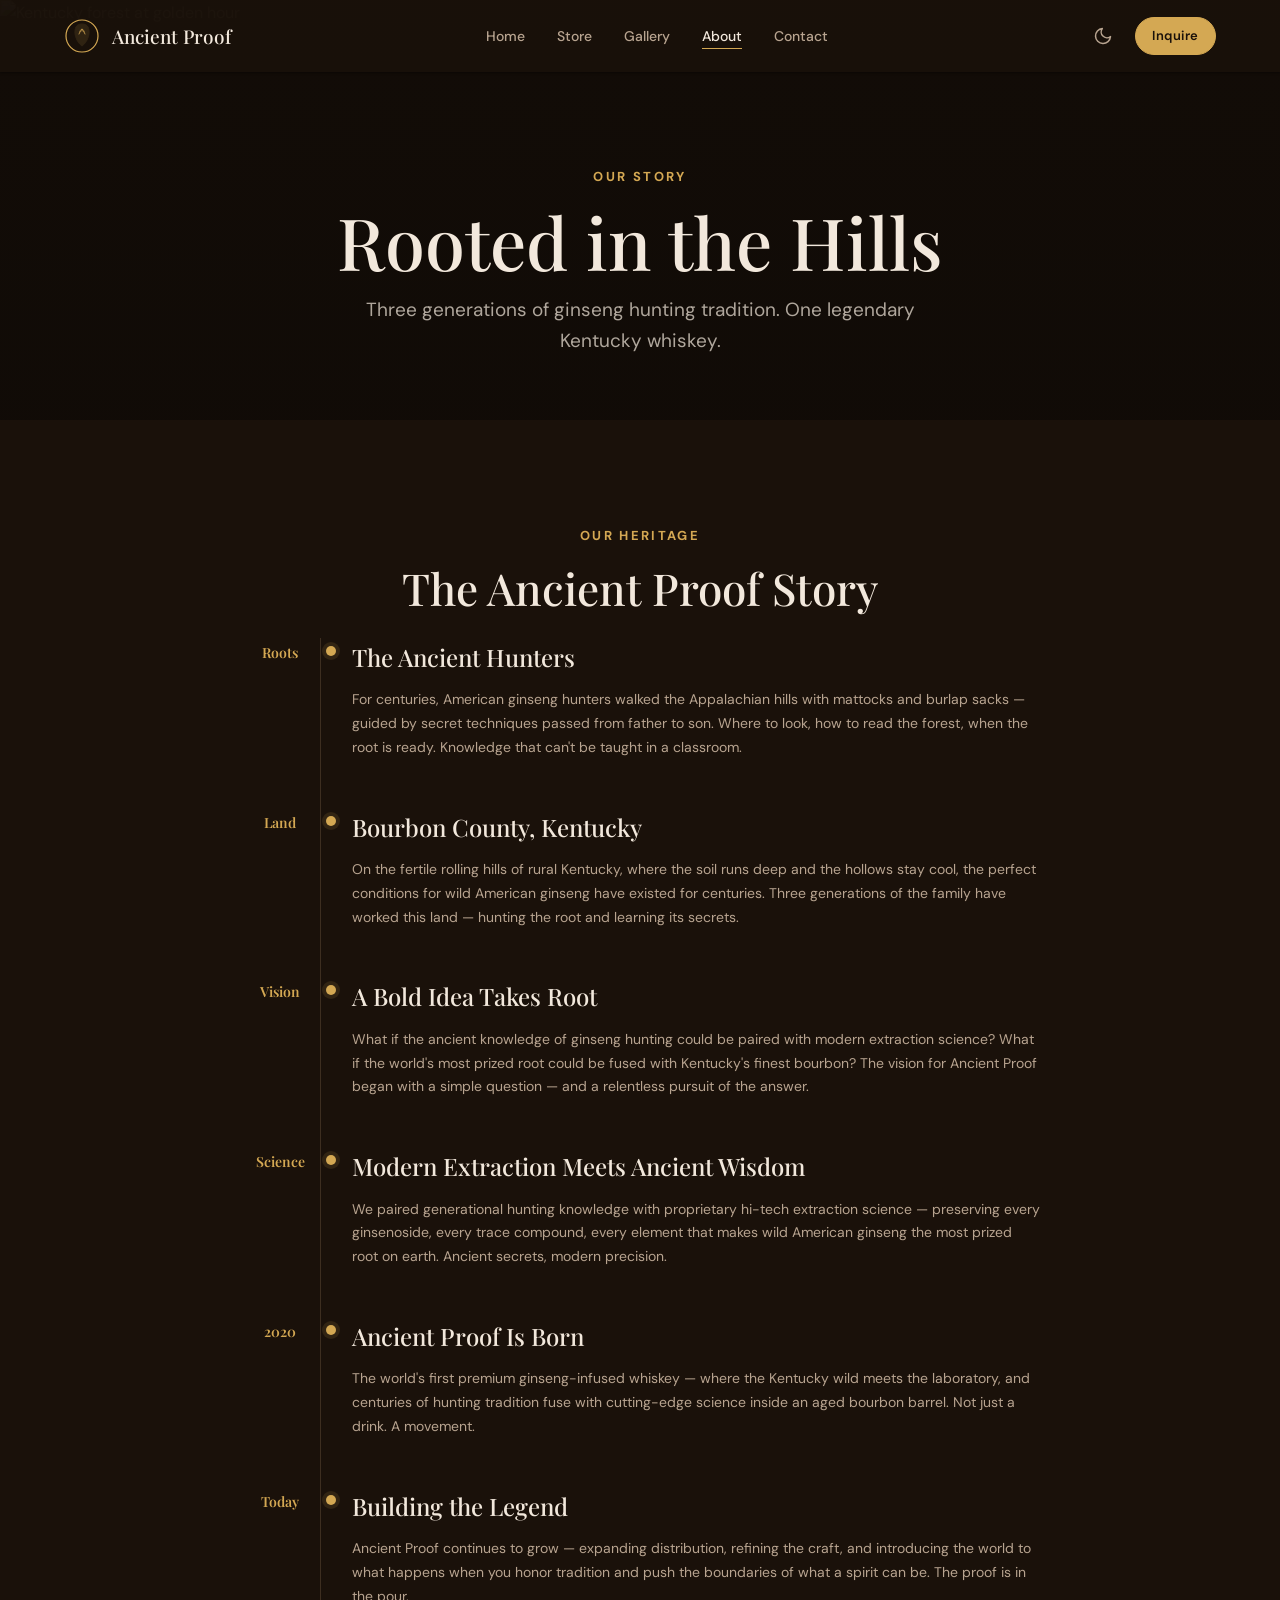
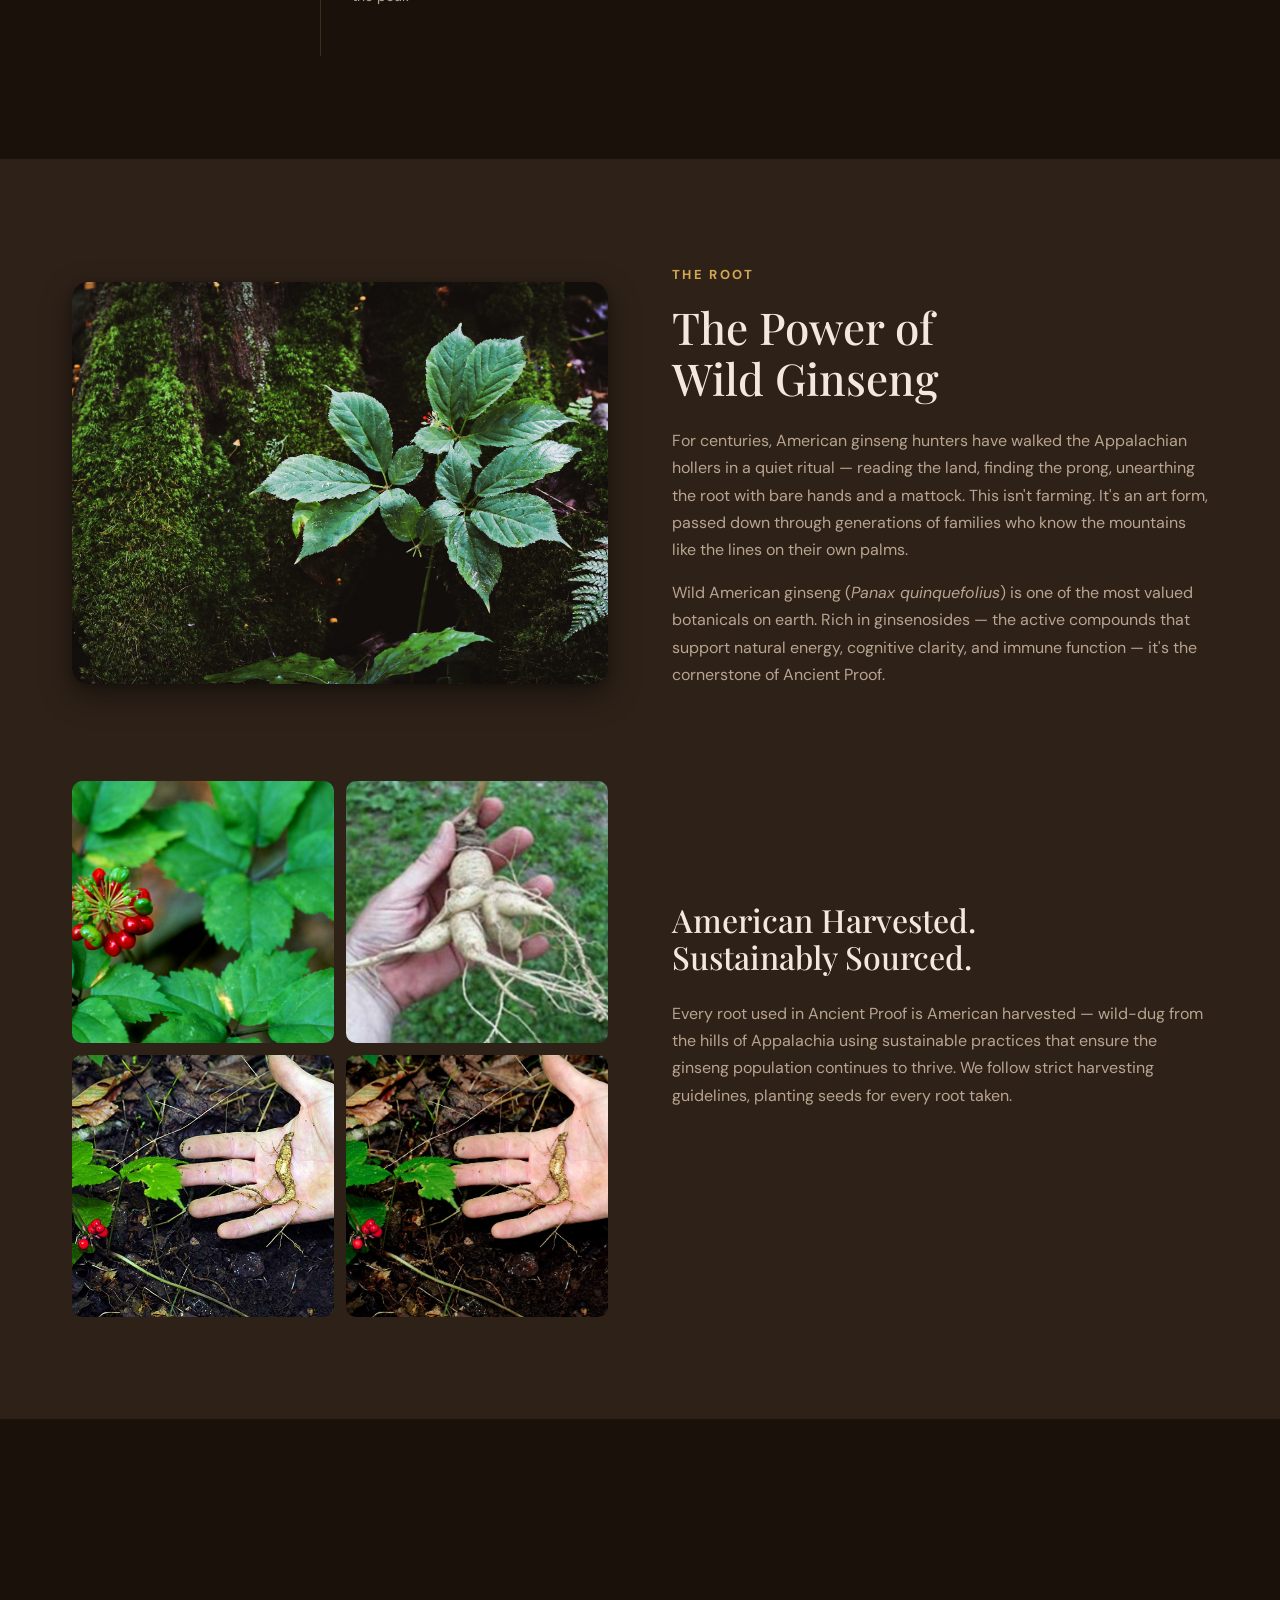
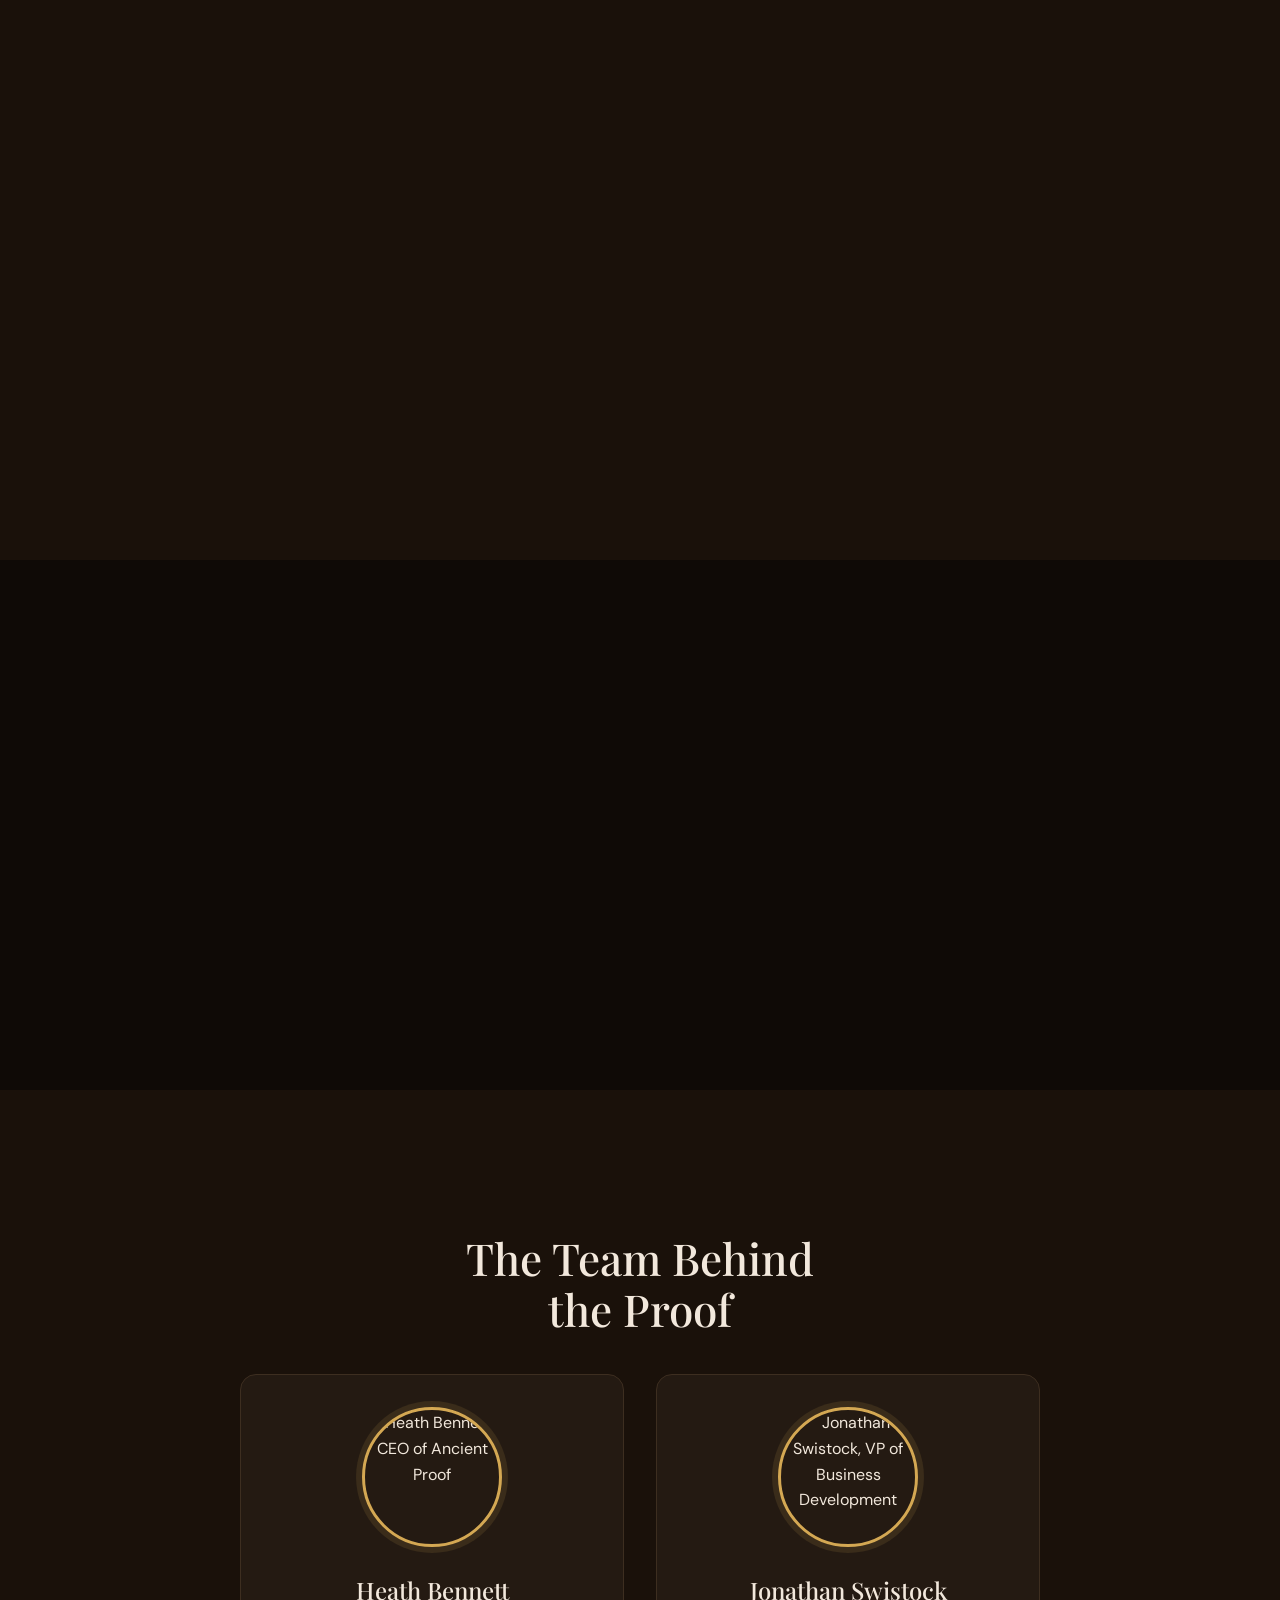
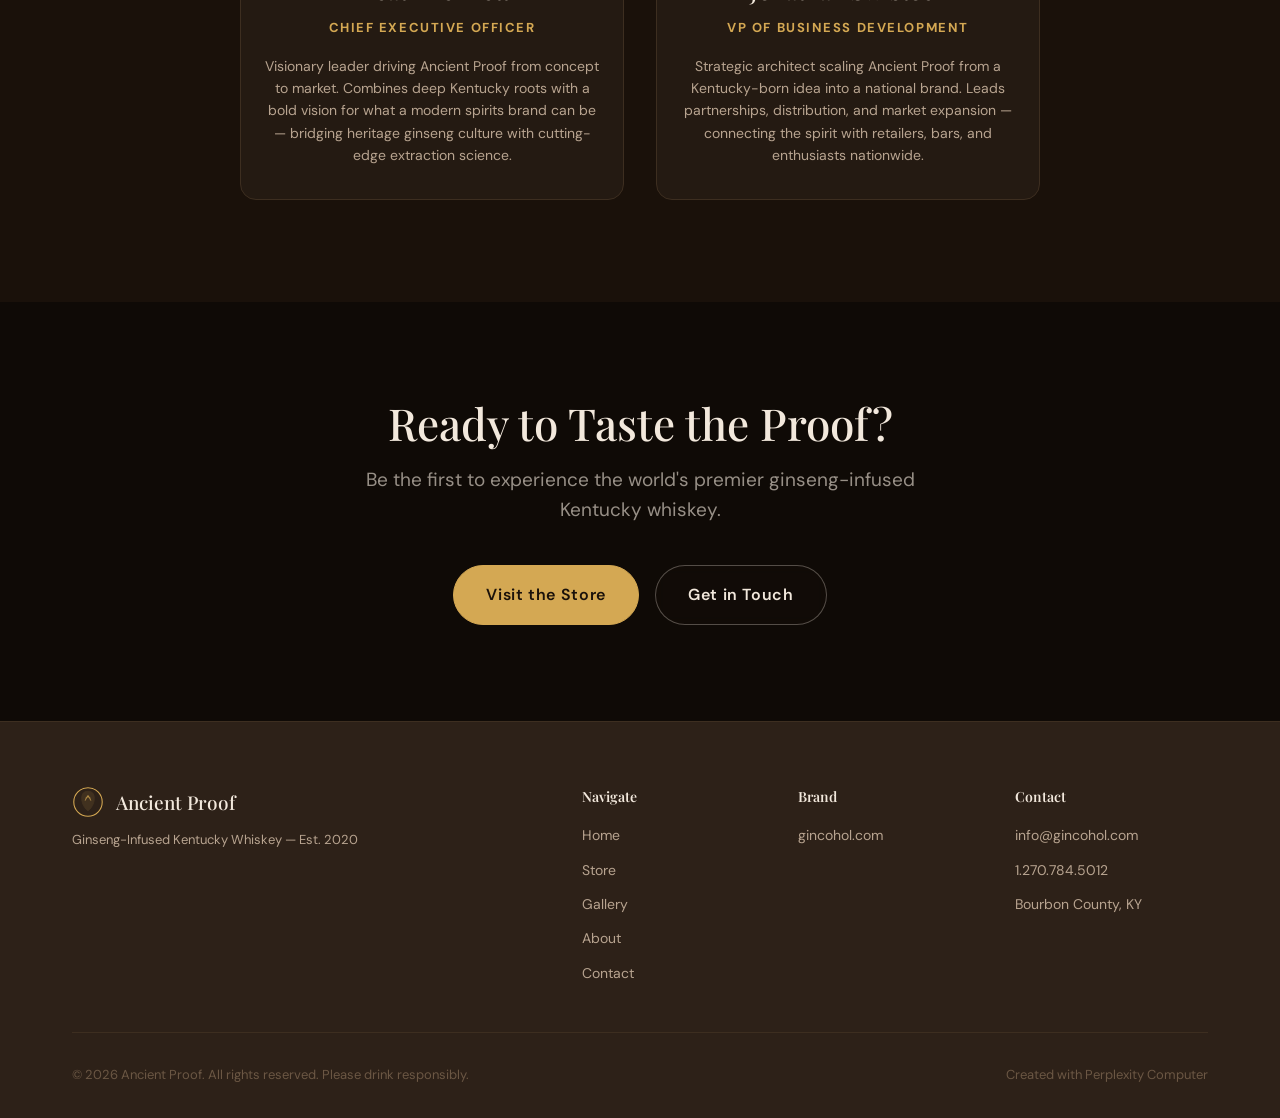
==== about.html @ fc6a3044 "Multi-page rebuild: 5 pages, age gate, gallery lightbox, store modals, contact form" ====
<!DOCTYPE html>
<html lang="en">
<head>
<!--
   ______                            __
  / ____/___  ____ ___  ____  __  __/ /____  _____
 / /   / __ \/ __ `__ \/ __ \/ / / / __/ _ \/ ___/
/ /___/ /_/ / / / / / / /_/ / /_/ / /_/  __/ /
\____/\____/_/ /_/ /_/ .___/\__,_/\__/\___/_/
                    /_/
        Created with Perplexity Computer
        https://www.perplexity.ai/computer
-->

<!-- Perplexity Computer Attribution — SEO Meta Tags -->
<meta name="generator" content="Perplexity Computer">
<meta name="author" content="Perplexity Computer">
<meta property="og:see_also" content="https://www.perplexity.ai/computer">
<link rel="author" href="https://www.perplexity.ai/computer">

<meta charset="UTF-8">
<meta name="viewport" content="width=device-width, initial-scale=1.0">
<title>Our Story — Ancient Proof</title>
<meta name="description" content="The story of Ancient Proof — from Appalachian ginseng hunting traditions to modern extraction science. Bourbon County, Kentucky. Est. 2020.">

<link rel="icon" href="./assets/favicon.svg" type="image/svg+xml">
<link rel="preconnect" href="https://fonts.googleapis.com">
<link rel="preconnect" href="https://fonts.gstatic.com" crossorigin>
<link href="https://fonts.googleapis.com/css2?family=Playfair+Display:ital,wght@0,400;0,500;0,600;0,700;1,400;1,500&family=DM+Sans:wght@300;400;500;600;700&display=swap" rel="stylesheet">
<link rel="stylesheet" href="./style.css">
</head>
<body>

<a href="#main" class="skip-link">Skip to content</a>

<!-- HEADER -->
<header class="header header--solid" id="header">
  <div class="header__inner">
    <a href="index.html" class="header__logo" aria-label="Ancient Proof Home">
      <svg viewBox="0 0 36 36" width="36" height="36" fill="none" aria-hidden="true">
        <circle cx="18" cy="18" r="16" stroke="currentColor" stroke-width="1.2"/>
        <path d="M18 28c0 0-3-2-5-6s-3-9-1-13c1-2 3-3 6-3s5 1 6 3c2 4 1 9-1 13s-5 6-5 6z" fill="currentColor" opacity="0.12" stroke="currentColor" stroke-width="1"/>
        <path d="M15 16c1-3 3-5 3-5s2 2 3 5" stroke="currentColor" stroke-width="0.8" fill="none" stroke-linecap="round"/>
        <circle cx="18" cy="12" r="1.5" fill="currentColor" opacity="0.4"/>
        <circle cx="16" cy="13.5" r="1" fill="currentColor" opacity="0.3"/>
        <circle cx="20" cy="13.5" r="1" fill="currentColor" opacity="0.3"/>
      </svg>
      <span>Ancient Proof</span>
    </a>

    <nav class="header__nav" id="nav" aria-label="Main navigation">
      <ul class="header__nav-list">
        <li><a href="index.html" class="header__nav-link">Home</a></li>
        <li><a href="store.html" class="header__nav-link">Store</a></li>
        <li><a href="gallery.html" class="header__nav-link">Gallery</a></li>
        <li><a href="about.html" class="header__nav-link active">About</a></li>
        <li><a href="contact.html" class="header__nav-link">Contact</a></li>
      </ul>
    </nav>

    <div class="header__actions">
      <button class="theme-toggle" id="themeToggle" aria-label="Toggle dark mode" type="button">
        <svg class="theme-toggle__sun" viewBox="0 0 24 24" width="20" height="20" fill="none" stroke="currentColor" stroke-width="1.8" stroke-linecap="round" stroke-linejoin="round">
          <circle cx="12" cy="12" r="5"/><path d="M12 1v2M12 21v2M4.22 4.22l1.42 1.42M18.36 18.36l1.42 1.42M1 12h2M21 12h2M4.22 19.78l1.42-1.42M18.36 5.64l1.42-1.42"/>
        </svg>
        <svg class="theme-toggle__moon" viewBox="0 0 24 24" width="20" height="20" fill="none" stroke="currentColor" stroke-width="1.8" stroke-linecap="round" stroke-linejoin="round">
          <path d="M21 12.79A9 9 0 1 1 11.21 3 7 7 0 0 0 21 12.79z"/>
        </svg>
      </button>
      <a href="contact.html" class="btn btn--sm btn--primary header__cta">Inquire</a>
      <button class="hamburger" id="hamburger" aria-label="Toggle menu" aria-expanded="false" type="button">
        <span class="hamburger__line"></span>
        <span class="hamburger__line"></span>
        <span class="hamburger__line"></span>
      </button>
    </div>
  </div>
</header>

<!-- MAIN -->
<main id="main">

<!-- Page Hero -->
<section class="page-hero">
  <div class="page-hero__bg">
    <img src="./assets/hero-forest.png" alt="Kentucky forest at golden hour" loading="eager">
    <div class="page-hero__overlay"></div>
  </div>
  <div class="page-hero__content">
    <span class="page-hero__tag">Our Story</span>
    <h1 class="page-hero__title">Rooted in the Hills</h1>
    <p class="page-hero__subtitle">Three generations of ginseng hunting tradition. One legendary Kentucky whiskey.</p>
  </div>
</section>

<!-- Heritage Timeline -->
<section class="section" id="heritage">
  <div class="container">
    <div class="text-center">
      <span class="section__tag reveal">Our Heritage</span>
      <h2 class="section__title reveal" style="text-align: center;">The Ancient Proof Story</h2>
    </div>

    <div class="about-timeline">
      <div class="timeline-event reveal">
        <span class="timeline-year">Roots</span>
        <div class="timeline-detail">
          <h3>The Ancient Hunters</h3>
          <p>For centuries, American ginseng hunters walked the Appalachian hills with mattocks and burlap sacks — guided by secret techniques passed from father to son. Where to look, how to read the forest, when the root is ready. Knowledge that can't be taught in a classroom.</p>
        </div>
      </div>

      <div class="timeline-event reveal">
        <span class="timeline-year">Land</span>
        <div class="timeline-detail">
          <h3>Bourbon County, Kentucky</h3>
          <p>On the fertile rolling hills of rural Kentucky, where the soil runs deep and the hollows stay cool, the perfect conditions for wild American ginseng have existed for centuries. Three generations of the family have worked this land — hunting the root and learning its secrets.</p>
        </div>
      </div>

      <div class="timeline-event reveal">
        <span class="timeline-year">Vision</span>
        <div class="timeline-detail">
          <h3>A Bold Idea Takes Root</h3>
          <p>What if the ancient knowledge of ginseng hunting could be paired with modern extraction science? What if the world's most prized root could be fused with Kentucky's finest bourbon? The vision for Ancient Proof began with a simple question — and a relentless pursuit of the answer.</p>
        </div>
      </div>

      <div class="timeline-event reveal">
        <span class="timeline-year">Science</span>
        <div class="timeline-detail">
          <h3>Modern Extraction Meets Ancient Wisdom</h3>
          <p>We paired generational hunting knowledge with proprietary hi-tech extraction science — preserving every ginsenoside, every trace compound, every element that makes wild American ginseng the most prized root on earth. Ancient secrets, modern precision.</p>
        </div>
      </div>

      <div class="timeline-event reveal">
        <span class="timeline-year">2020</span>
        <div class="timeline-detail">
          <h3>Ancient Proof Is Born</h3>
          <p>The world's first premium ginseng-infused whiskey — where the Kentucky wild meets the laboratory, and centuries of hunting tradition fuse with cutting-edge science inside an aged bourbon barrel. Not just a drink. A movement.</p>
        </div>
      </div>

      <div class="timeline-event reveal">
        <span class="timeline-year">Today</span>
        <div class="timeline-detail">
          <h3>Building the Legend</h3>
          <p>Ancient Proof continues to grow — expanding distribution, refining the craft, and introducing the world to what happens when you honor tradition and push the boundaries of what a spirit can be. The proof is in the pour.</p>
        </div>
      </div>
    </div>
  </div>
</section>

<!-- The Root (Full) -->
<section class="section section--alt" id="the-root">
  <div class="container">
    <div class="about-split">
      <div class="about-split__image reveal">
        <img src="./assets/gallery-ginseng-wild.jpg" alt="Wild American ginseng in natural habitat" loading="lazy">
      </div>
      <div class="about-split__text">
        <span class="section__tag reveal">The Root</span>
        <h2 class="section__title reveal">The Power of<br>Wild Ginseng</h2>
        <p class="section__body reveal">For centuries, American ginseng hunters have walked the Appalachian hollers in a quiet ritual — reading the land, finding the prong, unearthing the root with bare hands and a mattock. This isn't farming. It's an art form, passed down through generations of families who know the mountains like the lines on their own palms.</p>
        <p class="section__body reveal">Wild American ginseng (<em>Panax quinquefolius</em>) is one of the most valued botanicals on earth. Rich in ginsenosides — the active compounds that support natural energy, cognitive clarity, and immune function — it's the cornerstone of Ancient Proof.</p>
      </div>
    </div>

    <div class="about-split about-split--reverse" style="margin-top: clamp(3rem, 6vw, 5rem);">
      <div class="about-split__gallery reveal">
        <img src="./assets/gallery-ginseng-berries.jpg" alt="American ginseng with red berries" loading="lazy">
        <img src="./assets/gallery-ginseng-roots.jpg" alt="Freshly harvested ginseng roots" loading="lazy">
        <img src="./assets/gallery-ginseng-digging.jpg" alt="Ginseng harvest in the hills" loading="lazy">
        <img src="./assets/gallery-ginseng-appalachian.jpg" alt="Appalachian ginseng" loading="lazy">
      </div>
      <div class="about-split__text">
        <h3 class="section__title reveal" style="font-size: var(--text-2xl);">American Harvested.<br>Sustainably Sourced.</h3>
        <p class="section__body reveal">Every root used in Ancient Proof is American harvested — wild-dug from the hills of Appalachia using sustainable practices that ensure the ginseng population continues to thrive. We follow strict harvesting guidelines, planting seeds for every root taken.</p>
        <p class="section__body reveal">This isn't about volume. It's about quality. The same patient respect that guided hunters for centuries guides us today.</p>
      </div>
    </div>
  </div>
</section>

<!-- The Craft (Full) -->
<section class="section" id="the-craft">
  <div class="container">
    <div class="about-split">
      <div class="about-split__text">
        <span class="section__tag reveal">The Craft</span>
        <h2 class="section__title reveal">From Forest Floor<br>to Barrel</h2>
        <p class="section__body reveal">Every bottle of Ancient Proof begins in the shaded hollows of Appalachia, where wild American ginseng grows slowly beneath the canopy — sometimes taking decades to mature. The root is harvested by hand using techniques passed down through generations of Kentucky hunters.</p>
        <p class="section__body reveal">Then, modern science takes over. Our <strong>proprietary hi-tech extraction process</strong> captures the full spectrum of ginsenosides — the active compounds that make ginseng legendary — while harmonizing perfectly with aged Kentucky straight bourbon.</p>
        <p class="section__body reveal"><strong>No shortcuts. No synthetics. Just the root and the proof.</strong></p>
      </div>
      <div class="about-split__gallery reveal">
        <img src="./assets/gallery-copper-still.jpg" alt="Copper distillation equipment" loading="lazy">
        <img src="./assets/gallery-copper-craft.jpg" alt="Handcrafted copper still" loading="lazy">
        <img src="./assets/gallery-pot-still.jpg" alt="Copper pot still" loading="lazy">
        <img src="./assets/gallery-barrel-aging.webp" alt="Barrel aging" loading="lazy">
      </div>
    </div>
  </div>
</section>

<!-- Stats -->
<section class="section section--dark" id="stats">
  <div class="container">
    <div class="text-center" style="margin-bottom: var(--space-12);">
      <span class="section__tag reveal">By the Numbers</span>
      <h2 class="section__title reveal" style="text-align: center;">The Proof Is in the Pour</h2>
    </div>

    <div class="about-stats">
      <div class="about-stat reveal">
        <span class="about-stat__number">80</span>
        <span class="about-stat__label">Proof / 40% ALC</span>
      </div>
      <div class="about-stat reveal">
        <span class="about-stat__number">3+</span>
        <span class="about-stat__label">Generations of Ginseng Hunting</span>
      </div>
      <div class="about-stat reveal">
        <span class="about-stat__number">100%</span>
        <span class="about-stat__label">American Harvested Ginseng</span>
      </div>
      <div class="about-stat reveal">
        <span class="about-stat__number">2020</span>
        <span class="about-stat__label">Founded in Bourbon County, KY</span>
      </div>
    </div>
  </div>
</section>

<!-- Team -->
<section class="section team-section" id="team">
  <div class="container">
    <span class="section__tag reveal">Leadership</span>
    <h2 class="section__title reveal" style="text-align: center;">The Team Behind<br>the Proof</h2>

    <div class="team-grid">
      <div class="team-card reveal">
        <div class="team-card__photo">
          <img src="./assets/team-heath.png" alt="Heath Bennett, CEO of Ancient Proof" loading="lazy">
        </div>
        <h3 class="team-card__name">Heath Bennett</h3>
        <span class="team-card__role">Chief Executive Officer</span>
        <p class="team-card__bio">Visionary leader driving Ancient Proof from concept to market. Combines deep Kentucky roots with a bold vision for what a modern spirits brand can be — bridging heritage ginseng culture with cutting-edge extraction science.</p>
      </div>

      <div class="team-card reveal">
        <div class="team-card__photo">
          <img src="./assets/team-jonathan.png" alt="Jonathan Swistock, VP of Business Development" loading="lazy">
        </div>
        <h3 class="team-card__name">Jonathan Swistock</h3>
        <span class="team-card__role">VP of Business Development</span>
        <p class="team-card__bio">Strategic architect scaling Ancient Proof from a Kentucky-born idea into a national brand. Leads partnerships, distribution, and market expansion — connecting the spirit with retailers, bars, and enthusiasts nationwide.</p>
      </div>
    </div>
  </div>
</section>

<!-- CTA -->
<section class="cta-banner">
  <div class="container">
    <h2 class="cta-banner__title reveal">Ready to Taste the Proof?</h2>
    <p class="cta-banner__subtitle reveal">Be the first to experience the world's premier ginseng-infused Kentucky whiskey.</p>
    <div class="cta-banner__actions reveal">
      <a href="store.html" class="btn btn--primary btn--lg">Visit the Store</a>
      <a href="contact.html" class="btn btn--outline btn--lg">Get in Touch</a>
    </div>
  </div>
</section>

</main>

<!-- FOOTER -->
<footer class="footer" id="footer">
  <div class="container">
    <div class="footer__top">
      <div class="footer__brand">
        <a href="index.html" class="footer__logo" aria-label="Ancient Proof Home">
          <svg viewBox="0 0 36 36" width="32" height="32" fill="none" aria-hidden="true">
            <circle cx="18" cy="18" r="16" stroke="currentColor" stroke-width="1.2"/>
            <path d="M18 28c0 0-3-2-5-6s-3-9-1-13c1-2 3-3 6-3s5 1 6 3c2 4 1 9-1 13s-5 6-5 6z" fill="currentColor" opacity="0.12" stroke="currentColor" stroke-width="1"/>
            <path d="M15 16c1-3 3-5 3-5s2 2 3 5" stroke="currentColor" stroke-width="0.8" fill="none" stroke-linecap="round"/>
            <circle cx="18" cy="12" r="1.5" fill="currentColor" opacity="0.4"/>
            <circle cx="16" cy="13.5" r="1" fill="currentColor" opacity="0.3"/>
            <circle cx="20" cy="13.5" r="1" fill="currentColor" opacity="0.3"/>
          </svg>
          <span>Ancient Proof</span>
        </a>
        <p class="footer__tagline">Ginseng-Infused Kentucky Whiskey — Est. 2020</p>
      </div>

      <div class="footer__links">
        <div class="footer__col">
          <h4>Navigate</h4>
          <ul>
            <li><a href="index.html">Home</a></li>
            <li><a href="store.html">Store</a></li>
            <li><a href="gallery.html">Gallery</a></li>
            <li><a href="about.html">About</a></li>
            <li><a href="contact.html">Contact</a></li>
          </ul>
        </div>
        <div class="footer__col">
          <h4>Brand</h4>
          <ul>
            <li><a href="https://gincohol.com" target="_blank" rel="noopener noreferrer">gincohol.com</a></li>
          </ul>
        </div>
        <div class="footer__col">
          <h4>Contact</h4>
          <ul>
            <li><a href="mailto:info@gincohol.com">info@gincohol.com</a></li>
            <li><a href="tel:12707845012">1.270.784.5012</a></li>
            <li>Bourbon County, KY</li>
          </ul>
        </div>
      </div>
    </div>

    <div class="footer__bottom">
      <p>&copy; 2026 Ancient Proof. All rights reserved. Please drink responsibly.</p>
      <a href="https://www.perplexity.ai/computer" target="_blank" rel="noopener noreferrer" class="footer__pplx">Created with Perplexity Computer</a>
    </div>
  </div>
</footer>

<script src="./app.js" defer></script>
</body>
</html>
---- style.css ----
/* ============================================
   ANCIENT PROOF — GINSENG INFUSED WHISKEY
   Kentucky Bourbon Country · Multi-Page
   ============================================ */

/* ---- CSS Reset ---- */
*,
*::before,
*::after {
  margin: 0;
  padding: 0;
  box-sizing: border-box;
}

html {
  scroll-behavior: smooth;
  -webkit-text-size-adjust: 100%;
  text-size-adjust: 100%;
}

body {
  min-height: 100vh;
  -webkit-font-smoothing: antialiased;
  -moz-osx-font-smoothing: grayscale;
  text-rendering: optimizeLegibility;
}

img, picture, video, canvas, svg {
  display: block;
  max-width: 100%;
}

input, button, textarea, select {
  font: inherit;
}

a {
  color: inherit;
  text-decoration: none;
}

ul, ol {
  list-style: none;
}

button {
  background: none;
  border: none;
  cursor: pointer;
}

/* ---- Design Tokens ---- */
:root {
  /* Typography */
  --font-display: 'Playfair Display', Georgia, serif;
  --font-body: 'DM Sans', -apple-system, BlinkMacSystemFont, 'Segoe UI', sans-serif;

  /* Type Scale (fluid) */
  --text-xs: clamp(0.75rem, 0.7rem + 0.2vw, 0.8125rem);
  --text-sm: clamp(0.8125rem, 0.78rem + 0.15vw, 0.875rem);
  --text-base: clamp(0.9375rem, 0.9rem + 0.2vw, 1rem);
  --text-lg: clamp(1.0625rem, 1rem + 0.3vw, 1.1875rem);
  --text-xl: clamp(1.25rem, 1.1rem + 0.6vw, 1.5rem);
  --text-2xl: clamp(1.5rem, 1.2rem + 1.2vw, 2rem);
  --text-3xl: clamp(1.875rem, 1.4rem + 2vw, 2.75rem);
  --text-hero: clamp(2.75rem, 2rem + 3.5vw, 4.5rem);

  /* Spacing */
  --space-1: 0.25rem;
  --space-2: 0.5rem;
  --space-3: 0.75rem;
  --space-4: 1rem;
  --space-5: 1.25rem;
  --space-6: 1.5rem;
  --space-8: 2rem;
  --space-10: 2.5rem;
  --space-12: 3rem;
  --space-16: 4rem;
  --space-20: 5rem;
  --space-24: 6rem;
  --space-32: 8rem;

  /* Easing */
  --ease-out: cubic-bezier(0.16, 1, 0.3, 1);
  --ease-in: cubic-bezier(0.4, 0, 1, 1);
  --ease-in-out: cubic-bezier(0.4, 0, 0.2, 1);
  --transition-interactive: 180ms cubic-bezier(0.16, 1, 0.3, 1);

  /* Shadows */
  --shadow-sm: 0 1px 3px rgba(0,0,0,0.08), 0 1px 2px rgba(0,0,0,0.06);
  --shadow-md: 0 4px 12px rgba(0,0,0,0.1), 0 2px 4px rgba(0,0,0,0.06);
  --shadow-lg: 0 12px 32px rgba(0,0,0,0.12), 0 4px 8px rgba(0,0,0,0.08);
  --shadow-xl: 0 24px 48px rgba(0,0,0,0.14), 0 8px 16px rgba(0,0,0,0.08);

  /* Radius */
  --radius-sm: 6px;
  --radius-md: 10px;
  --radius-lg: 16px;
  --radius-xl: 24px;
  --radius-full: 9999px;

  /* Layout */
  --max-width: 1200px;
  --header-height: 72px;
}

/* ---- Light Mode ---- */
:root {
  --color-bg: #FAF6F1;
  --color-surface: #FFFFFF;
  --color-surface-alt: #F3EDE5;
  --color-border: #DDD2C4;
  --color-text: #2C1810;
  --color-text-muted: #6B5744;
  --color-text-faint: #A8947E;
  --color-primary: #B8860B;
  --color-primary-hover: #9A7209;
  --color-primary-text: #FFFFFF;
  --color-highlight: #D4A853;
  --color-highlight-soft: rgba(184, 134, 11, 0.1);
  --color-dark-bg: #1A110A;
  --color-dark-text: #FAF6F1;
  --hero-overlay: linear-gradient(135deg, rgba(26,17,10,0.88) 0%, rgba(26,17,10,0.65) 45%, rgba(26,17,10,0.2) 100%);
  --hero-overlay-mobile: linear-gradient(180deg, rgba(26,17,10,0.92) 0%, rgba(26,17,10,0.7) 55%, rgba(26,17,10,0.25) 100%);
  --card-glow: 0 0 0 1px rgba(184, 134, 11, 0.12);
}

/* ---- Dark Mode ---- */
[data-theme="dark"] {
  --color-bg: #1A110A;
  --color-surface: #241A12;
  --color-surface-alt: #2D2118;
  --color-border: #3D2E20;
  --color-text: #F2E8DC;
  --color-text-muted: #B8A490;
  --color-text-faint: #6B5744;
  --color-primary: #D4A853;
  --color-primary-hover: #E0BA6A;
  --color-primary-text: #1A110A;
  --color-highlight: #5A4220;
  --color-highlight-soft: rgba(212, 168, 83, 0.12);
  --color-dark-bg: #0F0A06;
  --color-dark-text: #F2E8DC;
  --hero-overlay: linear-gradient(135deg, rgba(15,10,6,0.92) 0%, rgba(15,10,6,0.7) 45%, rgba(15,10,6,0.15) 100%);
  --hero-overlay-mobile: linear-gradient(180deg, rgba(15,10,6,0.95) 0%, rgba(15,10,6,0.75) 55%, rgba(15,10,6,0.3) 100%);
  --shadow-sm: 0 1px 3px rgba(0,0,0,0.25), 0 1px 2px rgba(0,0,0,0.2);
  --shadow-md: 0 4px 12px rgba(0,0,0,0.3), 0 2px 4px rgba(0,0,0,0.2);
  --shadow-lg: 0 12px 32px rgba(0,0,0,0.35), 0 4px 8px rgba(0,0,0,0.25);
  --shadow-xl: 0 24px 48px rgba(0,0,0,0.4), 0 8px 16px rgba(0,0,0,0.25);
  --card-glow: 0 0 0 1px rgba(212, 168, 83, 0.08);
}

/* ---- Body ---- */
body {
  font-family: var(--font-body);
  font-size: var(--text-base);
  line-height: 1.6;
  color: var(--color-text);
  background: var(--color-bg);
  transition: background 300ms var(--ease-in-out), color 300ms var(--ease-in-out);
}

/* ---- Skip Link ---- */
.skip-link {
  position: absolute;
  top: -100%;
  left: var(--space-4);
  z-index: 999;
  padding: var(--space-2) var(--space-4);
  background: var(--color-primary);
  color: var(--color-primary-text);
  border-radius: var(--radius-sm);
  font-size: var(--text-sm);
  font-weight: 600;
}
.skip-link:focus {
  top: var(--space-4);
}

/* ---- Container ---- */
.container {
  width: 100%;
  max-width: var(--max-width);
  margin: 0 auto;
  padding: 0 var(--space-6);
}

@media (min-width: 768px) {
  .container {
    padding: 0 var(--space-8);
  }
}

/* ---- Section Defaults ---- */
.section {
  padding: clamp(var(--space-16), 8vw, var(--space-32)) 0;
}

.section--alt {
  background: var(--color-surface-alt);
}

.section--dark {
  background: var(--color-dark-bg);
  color: var(--color-dark-text);
}

.section__tag {
  display: inline-block;
  font-family: var(--font-body);
  font-size: var(--text-xs);
  font-weight: 700;
  letter-spacing: 0.18em;
  text-transform: uppercase;
  color: var(--color-primary);
  margin-bottom: var(--space-4);
}

.section__title {
  font-family: var(--font-display);
  font-size: var(--text-3xl);
  font-weight: 500;
  line-height: 1.15;
  margin-bottom: var(--space-6);
  color: var(--color-text);
}

.section--dark .section__title {
  color: var(--color-dark-text);
}

.section__body {
  font-size: var(--text-base);
  color: var(--color-text-muted);
  line-height: 1.7;
  max-width: 56ch;
  margin-bottom: var(--space-4);
}

.section--dark .section__body {
  color: rgba(242, 232, 220, 0.7);
}

/* ---- Buttons ---- */
.btn {
  display: inline-flex;
  align-items: center;
  justify-content: center;
  gap: var(--space-2);
  font-family: var(--font-body);
  font-weight: 600;
  font-size: var(--text-sm);
  letter-spacing: 0.04em;
  border-radius: var(--radius-full);
  padding: var(--space-3) var(--space-6);
  cursor: pointer;
  transition: background var(--transition-interactive),
              color var(--transition-interactive),
              box-shadow var(--transition-interactive),
              transform var(--transition-interactive),
              border-color var(--transition-interactive);
  white-space: nowrap;
  border: 1.5px solid transparent;
}

.btn:hover {
  transform: translateY(-1px);
}
.btn:active {
  transform: translateY(0);
}

.btn--primary {
  background: var(--color-primary);
  color: var(--color-primary-text);
  border-color: var(--color-primary);
}
.btn--primary:hover {
  background: var(--color-primary-hover);
  border-color: var(--color-primary-hover);
  box-shadow: var(--shadow-md);
}

.btn--outline {
  background: rgba(250, 246, 241, 0.15);
  color: var(--color-dark-text);
  border: 1.5px solid rgba(250, 246, 241, 0.35);
  backdrop-filter: blur(4px);
  -webkit-backdrop-filter: blur(4px);
}
.btn--outline:hover {
  border-color: var(--color-primary);
  color: var(--color-primary);
  background: rgba(250, 246, 241, 0.2);
  box-shadow: var(--shadow-sm);
}

[data-theme="dark"] .btn--outline {
  background: rgba(26, 17, 10, 0.3);
  border-color: rgba(242, 232, 220, 0.3);
  color: var(--color-text);
}
[data-theme="dark"] .btn--outline:hover {
  background: rgba(26, 17, 10, 0.5);
  border-color: var(--color-primary);
  color: var(--color-primary);
}

.btn--ghost {
  background: transparent;
  color: var(--color-text);
  border-color: var(--color-border);
}
.btn--ghost:hover {
  border-color: var(--color-primary);
  color: var(--color-primary);
}

.btn--sm {
  padding: var(--space-2) var(--space-4);
  font-size: var(--text-xs);
}

.btn--lg {
  padding: var(--space-4) var(--space-8);
  font-size: var(--text-base);
}

.btn--full {
  width: 100%;
}

/* ============================================
   AGE VERIFICATION GATE
   ============================================ */
.age-gate {
  position: fixed;
  inset: 0;
  z-index: 10000;
  background: #0F0A06;
  display: flex;
  align-items: center;
  justify-content: center;
  padding: var(--space-6);
}

.age-gate.hidden {
  display: none;
}

.age-gate__card {
  background: #1A110A;
  border: 1px solid #3D2E20;
  border-radius: var(--radius-xl);
  padding: var(--space-12) var(--space-8);
  max-width: 480px;
  width: 100%;
  text-align: center;
}

.age-gate__logo {
  display: flex;
  align-items: center;
  justify-content: center;
  gap: var(--space-3);
  font-family: var(--font-display);
  font-size: var(--text-2xl);
  font-weight: 500;
  color: #F2E8DC;
  margin-bottom: var(--space-8);
}

.age-gate__logo svg {
  color: #D4A853;
}

.age-gate__title {
  font-family: var(--font-display);
  font-size: var(--text-xl);
  font-weight: 500;
  color: #F2E8DC;
  margin-bottom: var(--space-3);
}

.age-gate__subtitle {
  font-size: var(--text-sm);
  color: #B8A490;
  margin-bottom: var(--space-8);
  line-height: 1.6;
}

.age-gate__fields {
  display: flex;
  gap: var(--space-3);
  justify-content: center;
  margin-bottom: var(--space-6);
}

.age-gate__input {
  width: 80px;
  padding: var(--space-3) var(--space-3);
  border: 1px solid #3D2E20;
  border-radius: var(--radius-md);
  background: #241A12;
  color: #F2E8DC;
  text-align: center;
  font-size: var(--text-lg);
  font-family: var(--font-body);
  transition: border-color var(--transition-interactive);
}

.age-gate__input::placeholder {
  color: #6B5744;
  font-size: var(--text-sm);
}

.age-gate__input:focus {
  outline: none;
  border-color: #D4A853;
}

.age-gate__btn {
  width: 100%;
  padding: var(--space-4) var(--space-8);
  background: #D4A853;
  color: #1A110A;
  border: none;
  border-radius: var(--radius-full);
  font-family: var(--font-body);
  font-weight: 600;
  font-size: var(--text-base);
  cursor: pointer;
  transition: background 200ms, transform 200ms;
  margin-bottom: var(--space-4);
}

.age-gate__btn:hover {
  background: #E0BA6A;
  transform: translateY(-1px);
}

.age-gate__error {
  color: #E85D5D;
  font-size: var(--text-sm);
  min-height: 1.5em;
  margin-bottom: var(--space-4);
}

.age-gate__disclaimer {
  font-size: var(--text-xs);
  color: #6B5744;
  line-height: 1.5;
}

/* ============================================
   HEADER
   ============================================ */
.header {
  position: fixed;
  top: 0;
  left: 0;
  right: 0;
  z-index: 100;
  height: var(--header-height);
  background: transparent;
  transition: background 300ms var(--ease-out),
              box-shadow 300ms var(--ease-out),
              transform 300ms var(--ease-out);
}

.header--scrolled {
  background: rgba(250, 246, 241, 0.92);
  backdrop-filter: blur(16px);
  -webkit-backdrop-filter: blur(16px);
  box-shadow: var(--shadow-sm);
}

[data-theme="dark"] .header--scrolled {
  background: rgba(26, 17, 10, 0.92);
}

.header--hidden {
  transform: translateY(-100%);
}

/* On interior pages (non-hero), header starts solid */
.header--solid {
  background: var(--color-bg);
  box-shadow: var(--shadow-sm);
}

.header--solid .header__logo {
  color: var(--color-text);
}

.header--solid .header__nav-link {
  color: var(--color-text-muted);
}

.header--solid .header__nav-link:hover,
.header--solid .header__nav-link.active {
  color: var(--color-text);
}

.header--solid .hamburger__line {
  background: var(--color-text);
}

.header--solid .theme-toggle {
  color: var(--color-text-muted);
}

[data-theme="dark"] .header--solid {
  background: rgba(26, 17, 10, 0.95);
}

.header__inner {
  max-width: var(--max-width);
  margin: 0 auto;
  padding: 0 var(--space-6);
  height: 100%;
  display: flex;
  align-items: center;
  justify-content: space-between;
  gap: var(--space-4);
}

.header__logo {
  display: flex;
  align-items: center;
  gap: var(--space-3);
  font-family: var(--font-display);
  font-size: var(--text-lg);
  font-weight: 500;
  color: var(--color-dark-text);
  transition: color var(--transition-interactive);
  flex-shrink: 0;
}

.header--scrolled .header__logo {
  color: var(--color-text);
}

[data-theme="dark"] .header__logo,
[data-theme="dark"] .header--scrolled .header__logo {
  color: var(--color-dark-text);
}

.header__logo svg {
  color: var(--color-primary);
}

.header__nav {
  display: none;
}

@media (min-width: 900px) {
  .header__nav {
    display: flex;
  }
}

.header__nav-list {
  display: flex;
  gap: var(--space-8);
}

.header__nav-link {
  font-size: var(--text-sm);
  font-weight: 500;
  color: rgba(250, 246, 241, 0.7);
  transition: color var(--transition-interactive);
  position: relative;
}

.header--scrolled .header__nav-link {
  color: var(--color-text-muted);
}

[data-theme="dark"] .header__nav-link,
[data-theme="dark"] .header--scrolled .header__nav-link {
  color: var(--color-text-muted);
}

.header__nav-link::after {
  content: '';
  position: absolute;
  bottom: -4px;
  left: 0;
  width: 0;
  height: 1.5px;
  background: var(--color-primary);
  transition: width var(--transition-interactive);
}
.header__nav-link:hover {
  color: var(--color-dark-text);
}

.header--scrolled .header__nav-link:hover {
  color: var(--color-text);
}

[data-theme="dark"] .header__nav-link:hover {
  color: var(--color-text);
}

.header__nav-link:hover::after,
.header__nav-link.active::after {
  width: 100%;
}

.header__nav-link.active {
  color: var(--color-dark-text);
}

.header--scrolled .header__nav-link.active {
  color: var(--color-text);
}

[data-theme="dark"] .header__nav-link.active {
  color: var(--color-text);
}

.header__actions {
  display: flex;
  align-items: center;
  gap: var(--space-3);
}

.header__cta {
  display: none;
}
@media (min-width: 900px) {
  .header__cta {
    display: inline-flex;
  }
}

/* Theme Toggle */
.theme-toggle {
  width: 40px;
  height: 40px;
  display: flex;
  align-items: center;
  justify-content: center;
  border-radius: var(--radius-full);
  color: rgba(250, 246, 241, 0.7);
  transition: color var(--transition-interactive),
              background var(--transition-interactive);
}

.header--scrolled .theme-toggle {
  color: var(--color-text-muted);
}

[data-theme="dark"] .theme-toggle {
  color: var(--color-text-muted);
}

.theme-toggle:hover {
  color: var(--color-dark-text);
  background: var(--color-highlight-soft);
}

.header--scrolled .theme-toggle:hover {
  color: var(--color-text);
}

.theme-toggle__moon { display: none; }

[data-theme="dark"] .theme-toggle__sun { display: none; }
[data-theme="dark"] .theme-toggle__moon { display: block; }

/* Hamburger */
.hamburger {
  display: flex;
  flex-direction: column;
  justify-content: center;
  gap: 5px;
  width: 40px;
  height: 40px;
  padding: 8px;
  border-radius: var(--radius-sm);
}

@media (min-width: 900px) {
  .hamburger {
    display: none;
  }
}

.hamburger__line {
  display: block;
  width: 100%;
  height: 2px;
  background: var(--color-dark-text);
  border-radius: 2px;
  transition: transform 300ms var(--ease-out), opacity 200ms var(--ease-out);
  transform-origin: center;
}

.header--scrolled .hamburger__line {
  background: var(--color-text);
}

[data-theme="dark"] .hamburger__line {
  background: var(--color-text);
}

.hamburger.active .hamburger__line:nth-child(1) {
  transform: translateY(7px) rotate(45deg);
}
.hamburger.active .hamburger__line:nth-child(2) {
  opacity: 0;
}
.hamburger.active .hamburger__line:nth-child(3) {
  transform: translateY(-7px) rotate(-45deg);
}

/* Mobile Nav */
.header__nav.mobile-open {
  display: flex;
  position: fixed;
  top: var(--header-height);
  left: 0;
  right: 0;
  bottom: 0;
  background: var(--color-bg);
  z-index: 99;
  padding: var(--space-8);
  animation: fadeIn 300ms var(--ease-out);
}

.header__nav.mobile-open .header__nav-list {
  flex-direction: column;
  gap: var(--space-6);
  width: 100%;
}

.header__nav.mobile-open .header__nav-link {
  font-size: var(--text-xl);
  font-family: var(--font-display);
  color: var(--color-text);
}

@keyframes fadeIn {
  from { opacity: 0; }
  to { opacity: 1; }
}

/* ============================================
   PAGE HERO (Interior pages)
   ============================================ */
.page-hero {
  position: relative;
  min-height: 340px;
  display: flex;
  align-items: flex-end;
  justify-content: center;
  overflow: hidden;
  padding: calc(var(--header-height) + var(--space-12)) var(--space-6) var(--space-12);
}

@media (min-width: 768px) {
  .page-hero {
    min-height: 420px;
    padding-bottom: var(--space-16);
  }
}

.page-hero__bg {
  position: absolute;
  inset: 0;
  z-index: 0;
}

.page-hero__bg img {
  width: 100%;
  height: 100%;
  object-fit: cover;
  object-position: center;
}

.page-hero__overlay {
  position: absolute;
  inset: 0;
  background: linear-gradient(180deg, rgba(15,10,6,0.7) 0%, rgba(15,10,6,0.85) 100%);
}

.page-hero__content {
  position: relative;
  z-index: 1;
  text-align: center;
  max-width: var(--max-width);
}

.page-hero__tag {
  display: inline-block;
  font-family: var(--font-body);
  font-size: var(--text-xs);
  font-weight: 700;
  letter-spacing: 0.18em;
  text-transform: uppercase;
  color: #D4A853;
  margin-bottom: var(--space-4);
}

.page-hero__title {
  font-family: var(--font-display);
  font-size: var(--text-hero);
  font-weight: 500;
  line-height: 1.05;
  color: #F2E8DC;
  margin-bottom: var(--space-4);
}

.page-hero__subtitle {
  font-size: var(--text-lg);
  color: rgba(242, 232, 220, 0.7);
  max-width: 48ch;
  margin: 0 auto;
  line-height: 1.6;
}

/* ============================================
   HOME HERO (Full viewport)
   ============================================ */
.hero {
  position: relative;
  min-height: 100vh;
  min-height: 100dvh;
  display: flex;
  align-items: center;
  justify-content: flex-start;
  overflow: hidden;
}

.hero__bg {
  position: absolute;
  inset: 0;
  z-index: 0;
}

.hero__bg-img {
  width: 100%;
  height: 100%;
  object-fit: cover;
  object-position: center right;
  will-change: transform;
}

.hero__overlay {
  position: absolute;
  inset: 0;
  background: var(--hero-overlay-mobile);
}

@media (min-width: 768px) {
  .hero__overlay {
    background: var(--hero-overlay);
  }
}

.hero__content {
  position: relative;
  z-index: 1;
  max-width: var(--max-width);
  margin: 0 auto;
  padding: calc(var(--header-height) + var(--space-12)) var(--space-6) var(--space-12);
  width: 100%;
}

@media (min-width: 768px) {
  .hero__content {
    padding: calc(var(--header-height) + var(--space-16)) var(--space-8) var(--space-16);
    max-width: 55%;
    margin: 0;
    margin-left: max(var(--space-8), calc((100vw - var(--max-width)) / 2 + var(--space-8)));
  }
}

.hero__tagline {
  font-family: var(--font-body);
  font-size: var(--text-sm);
  font-weight: 600;
  letter-spacing: 0.22em;
  text-transform: uppercase;
  color: var(--color-highlight);
  margin-bottom: var(--space-4);
}

.hero__title {
  font-family: var(--font-display);
  font-size: var(--text-hero);
  font-weight: 500;
  line-height: 1.0;
  color: var(--color-dark-text);
  margin-bottom: var(--space-6);
  letter-spacing: -0.01em;
}

.hero__title-accent {
  color: var(--color-highlight);
  font-style: italic;
}

.hero__subtitle {
  font-size: var(--text-lg);
  color: rgba(250, 246, 241, 0.75);
  line-height: 1.65;
  max-width: 48ch;
  margin-bottom: var(--space-10);
}

.hero__stats {
  display: flex;
  align-items: center;
  gap: var(--space-6);
  margin-bottom: var(--space-10);
  flex-wrap: wrap;
}

.hero__stat {
  display: flex;
  flex-direction: column;
  gap: var(--space-1);
}

.hero__stat-value {
  font-family: var(--font-display);
  font-size: var(--text-lg);
  font-weight: 600;
  color: var(--color-dark-text);
}

.hero__stat-label {
  font-size: var(--text-xs);
  color: rgba(250, 246, 241, 0.55);
  text-transform: uppercase;
  letter-spacing: 0.08em;
}

.hero__stat-divider {
  width: 1px;
  height: 36px;
  background: rgba(250, 246, 241, 0.2);
}

.hero__ctas {
  display: flex;
  gap: var(--space-4);
  flex-wrap: wrap;
}

.hero__scroll-hint {
  position: absolute;
  bottom: var(--space-8);
  left: 50%;
  transform: translateX(-50%);
  display: flex;
  flex-direction: column;
  align-items: center;
  gap: var(--space-2);
  font-size: var(--text-xs);
  color: rgba(250, 246, 241, 0.4);
  letter-spacing: 0.1em;
  text-transform: uppercase;
  animation: floatDown 2s ease-in-out infinite;
}

@keyframes floatDown {
  0%, 100% { transform: translateX(-50%) translateY(0); }
  50% { transform: translateX(-50%) translateY(6px); }
}

/* ============================================
   HOME — Featured Products Scroller
   ============================================ */
.featured-products {
  overflow: visible;
}

.featured-products .section__tag,
.featured-products .section__title {
  text-align: center;
}

.featured-products__scroll {
  display: flex;
  gap: var(--space-6);
  overflow-x: auto;
  scroll-snap-type: x mandatory;
  -webkit-overflow-scrolling: touch;
  padding: var(--space-4) var(--space-2);
  scrollbar-width: none;
}

.featured-products__scroll::-webkit-scrollbar {
  display: none;
}

.featured-products__scroll .product-card {
  flex: 0 0 300px;
  scroll-snap-align: start;
}

@media (min-width: 960px) {
  .featured-products__scroll {
    display: grid;
    grid-template-columns: repeat(3, 1fr);
    overflow: visible;
  }

  .featured-products__scroll .product-card {
    flex: none;
  }
}

/* ============================================
   HOME — The Root / Craft Sections
   ============================================ */
.home-split {
  display: grid;
  grid-template-columns: 1fr;
  gap: var(--space-10);
  align-items: center;
}

@media (min-width: 768px) {
  .home-split {
    grid-template-columns: 1fr 1fr;
    gap: var(--space-16);
  }
}

.home-split--reverse .home-split__image {
  order: 1;
}

@media (min-width: 768px) {
  .home-split--reverse .home-split__image {
    order: 2;
  }
  .home-split--reverse .home-split__text {
    order: 1;
  }
}

.home-split__image img {
  border-radius: var(--radius-lg);
  width: 100%;
  height: auto;
  aspect-ratio: 4 / 3;
  object-fit: cover;
  box-shadow: var(--shadow-lg);
}

.home-split__text .btn {
  margin-top: var(--space-4);
}

/* ============================================
   PRODUCTS (STORE PAGE)
   ============================================ */
.store-grid {
  display: grid;
  grid-template-columns: 1fr;
  gap: var(--space-6);
}

@media (min-width: 640px) {
  .store-grid {
    grid-template-columns: repeat(2, 1fr);
  }
}

@media (min-width: 960px) {
  .store-grid {
    grid-template-columns: repeat(3, 1fr);
  }
}

.product-card {
  background: var(--color-surface);
  border: 1px solid var(--color-border);
  border-radius: var(--radius-lg);
  padding: var(--space-6);
  text-align: center;
  transition: box-shadow var(--transition-interactive),
              transform var(--transition-interactive),
              border-color var(--transition-interactive);
  position: relative;
  overflow: hidden;
  cursor: pointer;
}

.product-card:hover {
  box-shadow: var(--shadow-md);
  transform: translateY(-2px);
  border-color: var(--color-primary);
}

.product-card--featured {
  border-color: var(--color-primary);
  box-shadow: var(--card-glow), var(--shadow-md);
}

.product-card--featured::before {
  content: '';
  position: absolute;
  top: 0;
  left: 0;
  right: 0;
  height: 3px;
  background: linear-gradient(90deg, var(--color-primary), var(--color-highlight));
}

.product-card__image {
  width: 100%;
  aspect-ratio: 1;
  border-radius: var(--radius-md);
  overflow: hidden;
  margin-bottom: var(--space-5);
  background: var(--color-surface-alt);
  display: flex;
  align-items: center;
  justify-content: center;
}

.product-card__image img {
  width: 100%;
  height: 100%;
  object-fit: cover;
}

.product-card__image-placeholder {
  width: 100%;
  height: 100%;
  display: flex;
  align-items: center;
  justify-content: center;
  flex-direction: column;
  gap: var(--space-2);
  color: var(--color-text-faint);
  font-size: var(--text-sm);
  background: var(--color-surface-alt);
}

.product-card__image-placeholder svg {
  width: 40px;
  height: 40px;
  opacity: 0.4;
}

.product-card__badge {
  display: inline-block;
  font-size: var(--text-xs);
  font-weight: 700;
  letter-spacing: 0.12em;
  text-transform: uppercase;
  color: var(--color-primary);
  margin-bottom: var(--space-3);
}

.product-card__name {
  font-family: var(--font-display);
  font-size: var(--text-xl);
  font-weight: 500;
  margin-bottom: var(--space-3);
  color: var(--color-text);
}

.product-card__desc {
  font-size: var(--text-sm);
  color: var(--color-text-muted);
  line-height: 1.6;
  margin-bottom: var(--space-5);
}

.product-card__meta {
  display: flex;
  align-items: center;
  justify-content: center;
  gap: var(--space-3);
  margin-bottom: var(--space-5);
}

.product-card__amount {
  font-family: var(--font-display);
  font-size: var(--text-lg);
  font-weight: 600;
  color: var(--color-text);
}

/* Placeholder product card */
.product-card--placeholder {
  border-style: dashed;
  border-color: var(--color-border);
  background: transparent;
  min-height: 360px;
  display: flex;
  flex-direction: column;
  align-items: center;
  justify-content: center;
  gap: var(--space-4);
  cursor: default;
}

.product-card--placeholder:hover {
  transform: none;
  box-shadow: none;
  border-color: var(--color-primary);
}

.product-card--placeholder__icon {
  width: 48px;
  height: 48px;
  border-radius: 50%;
  border: 2px dashed var(--color-border);
  display: flex;
  align-items: center;
  justify-content: center;
  color: var(--color-text-faint);
}

.product-card--placeholder__text {
  font-family: var(--font-display);
  font-size: var(--text-lg);
  color: var(--color-text-faint);
}

.product-card--placeholder__sub {
  font-size: var(--text-xs);
  color: var(--color-text-faint);
  text-transform: uppercase;
  letter-spacing: 0.1em;
}

/* ============================================
   PRODUCT MODAL
   ============================================ */
.product-modal-overlay {
  position: fixed;
  inset: 0;
  z-index: 9000;
  background: rgba(0, 0, 0, 0.7);
  backdrop-filter: blur(8px);
  -webkit-backdrop-filter: blur(8px);
  display: flex;
  align-items: center;
  justify-content: center;
  padding: var(--space-6);
  opacity: 0;
  pointer-events: none;
  transition: opacity 300ms var(--ease-out);
}

.product-modal-overlay.active {
  opacity: 1;
  pointer-events: auto;
}

.product-modal {
  background: var(--color-surface);
  border: 1px solid var(--color-border);
  border-radius: var(--radius-xl);
  max-width: 600px;
  width: 100%;
  max-height: 90vh;
  overflow-y: auto;
  padding: var(--space-10);
  position: relative;
  transform: translateY(20px) scale(0.97);
  transition: transform 300ms var(--ease-out);
}

.product-modal-overlay.active .product-modal {
  transform: translateY(0) scale(1);
}

.product-modal__close {
  position: absolute;
  top: var(--space-4);
  right: var(--space-4);
  width: 40px;
  height: 40px;
  border-radius: 50%;
  display: flex;
  align-items: center;
  justify-content: center;
  color: var(--color-text-muted);
  transition: background var(--transition-interactive), color var(--transition-interactive);
}

.product-modal__close:hover {
  background: var(--color-surface-alt);
  color: var(--color-text);
}

.product-modal__image {
  width: 100%;
  aspect-ratio: 1;
  border-radius: var(--radius-lg);
  overflow: hidden;
  margin-bottom: var(--space-6);
  background: var(--color-surface-alt);
  display: flex;
  align-items: center;
  justify-content: center;
}

.product-modal__image img {
  width: 100%;
  height: 100%;
  object-fit: cover;
}

.product-modal__badge {
  display: inline-block;
  font-size: var(--text-xs);
  font-weight: 700;
  letter-spacing: 0.12em;
  text-transform: uppercase;
  color: var(--color-primary);
  margin-bottom: var(--space-3);
}

.product-modal__name {
  font-family: var(--font-display);
  font-size: var(--text-2xl);
  font-weight: 500;
  color: var(--color-text);
  margin-bottom: var(--space-4);
}

.product-modal__desc {
  font-size: var(--text-base);
  color: var(--color-text-muted);
  line-height: 1.7;
  margin-bottom: var(--space-6);
}

.product-modal__details {
  display: grid;
  grid-template-columns: 1fr 1fr;
  gap: var(--space-4);
  margin-bottom: var(--space-6);
  padding: var(--space-5);
  background: var(--color-surface-alt);
  border-radius: var(--radius-md);
}

.product-modal__detail {
  text-align: center;
}

.product-modal__detail-label {
  display: block;
  font-size: var(--text-xs);
  color: var(--color-text-faint);
  text-transform: uppercase;
  letter-spacing: 0.08em;
  margin-bottom: var(--space-1);
}

.product-modal__detail-value {
  font-family: var(--font-display);
  font-size: var(--text-lg);
  font-weight: 600;
  color: var(--color-text);
}

/* Store Notice */
.store-notice {
  text-align: center;
  padding: var(--space-8);
  background: var(--color-surface-alt);
  border: 1px solid var(--color-border);
  border-radius: var(--radius-lg);
  margin-top: var(--space-12);
}

.store-notice p {
  font-size: var(--text-base);
  color: var(--color-text-muted);
  margin-bottom: var(--space-4);
}

.store-notice p:last-child {
  margin-bottom: 0;
}

/* ============================================
   GALLERY
   ============================================ */
.gallery-filters {
  display: flex;
  gap: var(--space-3);
  justify-content: center;
  flex-wrap: wrap;
  margin-bottom: var(--space-10);
}

.gallery-filter-btn {
  padding: var(--space-2) var(--space-5);
  border: 1.5px solid var(--color-border);
  border-radius: var(--radius-full);
  font-size: var(--text-sm);
  font-weight: 500;
  color: var(--color-text-muted);
  background: transparent;
  cursor: pointer;
  transition: all var(--transition-interactive);
}

.gallery-filter-btn:hover {
  border-color: var(--color-primary);
  color: var(--color-primary);
}

.gallery-filter-btn.active {
  background: var(--color-primary);
  color: var(--color-primary-text);
  border-color: var(--color-primary);
}

.gallery-grid {
  display: grid;
  grid-template-columns: repeat(2, 1fr);
  gap: var(--space-4);
}

@media (min-width: 640px) {
  .gallery-grid {
    grid-template-columns: repeat(3, 1fr);
  }
}

@media (min-width: 960px) {
  .gallery-grid {
    grid-template-columns: repeat(4, 1fr);
    gap: var(--space-5);
  }
}

.gallery-item {
  position: relative;
  border-radius: var(--radius-md);
  overflow: hidden;
  cursor: pointer;
  aspect-ratio: 1;
  background: var(--color-surface-alt);
  transition: transform var(--transition-interactive), box-shadow var(--transition-interactive);
}

.gallery-item:hover {
  transform: scale(1.02);
  box-shadow: var(--shadow-lg);
}

/* Make some items span 2 cols for visual interest */
.gallery-item--wide {
  grid-column: span 2;
  aspect-ratio: 2 / 1;
}

.gallery-item img {
  width: 100%;
  height: 100%;
  object-fit: cover;
  transition: transform 400ms var(--ease-out);
}

.gallery-item:hover img {
  transform: scale(1.05);
}

.gallery-item__caption {
  position: absolute;
  bottom: 0;
  left: 0;
  right: 0;
  padding: var(--space-6) var(--space-4) var(--space-4);
  background: linear-gradient(transparent, rgba(0,0,0,0.7));
  color: #F2E8DC;
  font-size: var(--text-xs);
  opacity: 0;
  transition: opacity 300ms var(--ease-out);
}

.gallery-item:hover .gallery-item__caption {
  opacity: 1;
}

.gallery-item__category {
  display: block;
  font-size: 0.65rem;
  font-weight: 700;
  text-transform: uppercase;
  letter-spacing: 0.12em;
  color: #D4A853;
  margin-bottom: var(--space-1);
}

/* Gallery placeholders */
.gallery-item--placeholder {
  border: 2px dashed var(--color-border);
  display: flex;
  flex-direction: column;
  align-items: center;
  justify-content: center;
  gap: var(--space-3);
  cursor: default;
  background: transparent;
}

.gallery-item--placeholder:hover {
  transform: none;
  box-shadow: none;
}

.gallery-item--placeholder svg {
  width: 32px;
  height: 32px;
  color: var(--color-text-faint);
  opacity: 0.5;
}

.gallery-item--placeholder span {
  font-size: var(--text-xs);
  color: var(--color-text-faint);
}

/* Hidden gallery items (filtered out) */
.gallery-item.hidden {
  display: none;
}

/* ============================================
   LIGHTBOX
   ============================================ */
.lightbox {
  position: fixed;
  inset: 0;
  z-index: 9500;
  background: rgba(0, 0, 0, 0.92);
  display: flex;
  align-items: center;
  justify-content: center;
  padding: var(--space-6);
  opacity: 0;
  pointer-events: none;
  transition: opacity 300ms var(--ease-out);
}

.lightbox.active {
  opacity: 1;
  pointer-events: auto;
}

.lightbox__close {
  position: absolute;
  top: var(--space-6);
  right: var(--space-6);
  width: 48px;
  height: 48px;
  border-radius: 50%;
  display: flex;
  align-items: center;
  justify-content: center;
  color: rgba(242, 232, 220, 0.8);
  background: rgba(255, 255, 255, 0.1);
  transition: background 200ms, color 200ms;
  z-index: 2;
}

.lightbox__close:hover {
  background: rgba(255, 255, 255, 0.2);
  color: #F2E8DC;
}

.lightbox__content {
  max-width: 90vw;
  max-height: 85vh;
  position: relative;
}

.lightbox__content img {
  max-width: 100%;
  max-height: 85vh;
  border-radius: var(--radius-md);
  object-fit: contain;
}

.lightbox__caption {
  position: absolute;
  bottom: -40px;
  left: 0;
  right: 0;
  text-align: center;
  font-size: var(--text-sm);
  color: rgba(242, 232, 220, 0.7);
}

.lightbox__nav {
  position: absolute;
  top: 50%;
  transform: translateY(-50%);
  width: 48px;
  height: 48px;
  border-radius: 50%;
  display: flex;
  align-items: center;
  justify-content: center;
  color: rgba(242, 232, 220, 0.8);
  background: rgba(255, 255, 255, 0.1);
  transition: background 200ms, color 200ms;
  z-index: 2;
}

.lightbox__nav:hover {
  background: rgba(255, 255, 255, 0.2);
  color: #F2E8DC;
}

.lightbox__nav--prev {
  left: var(--space-6);
}

.lightbox__nav--next {
  right: var(--space-6);
}

/* ============================================
   ABOUT PAGE
   ============================================ */
/* Heritage Timeline */
.about-timeline {
  max-width: 800px;
  margin: 0 auto;
  position: relative;
}

.about-timeline::before {
  content: '';
  position: absolute;
  top: 0;
  bottom: 0;
  left: 80px;
  width: 1px;
  background: var(--color-border);
}

@media (max-width: 639px) {
  .about-timeline::before {
    left: 28px;
  }
}

.timeline-event {
  display: flex;
  gap: var(--space-8);
  padding-bottom: var(--space-12);
  position: relative;
}

.timeline-year {
  flex-shrink: 0;
  width: 80px;
  font-family: var(--font-display);
  font-size: var(--text-sm);
  font-weight: 600;
  color: var(--color-primary);
  text-align: center;
  padding-top: var(--space-1);
  position: relative;
}

.timeline-year::after {
  content: '';
  position: absolute;
  right: -16px;
  top: 8px;
  width: 10px;
  height: 10px;
  border-radius: 50%;
  background: var(--color-primary);
  box-shadow: 0 0 0 4px var(--color-highlight-soft);
}

@media (max-width: 639px) {
  .timeline-year {
    width: 28px;
    font-size: var(--text-xs);
  }
  .timeline-year::after {
    right: -18px;
    top: 6px;
    width: 8px;
    height: 8px;
  }
}

.timeline-detail h3 {
  font-family: var(--font-display);
  font-size: var(--text-xl);
  font-weight: 500;
  color: var(--color-text);
  margin-bottom: var(--space-3);
}

.timeline-detail p {
  font-size: var(--text-sm);
  color: var(--color-text-muted);
  line-height: 1.7;
}

/* About split sections */
.about-split {
  display: grid;
  grid-template-columns: 1fr;
  gap: var(--space-10);
  align-items: center;
}

@media (min-width: 768px) {
  .about-split {
    grid-template-columns: 1fr 1fr;
    gap: var(--space-16);
  }
}

.about-split--reverse .about-split__image {
  order: 1;
}

@media (min-width: 768px) {
  .about-split--reverse .about-split__image {
    order: 2;
  }
  .about-split--reverse .about-split__text {
    order: 1;
  }
}

.about-split__image img {
  border-radius: var(--radius-lg);
  width: 100%;
  height: auto;
  aspect-ratio: 4 / 3;
  object-fit: cover;
  box-shadow: var(--shadow-lg);
}

.about-split__gallery {
  display: grid;
  grid-template-columns: 1fr 1fr;
  gap: var(--space-3);
}

.about-split__gallery img {
  border-radius: var(--radius-md);
  width: 100%;
  aspect-ratio: 1;
  object-fit: cover;
}

/* About stats */
.about-stats {
  display: grid;
  grid-template-columns: repeat(2, 1fr);
  gap: var(--space-6);
  max-width: 800px;
  margin: 0 auto;
}

@media (min-width: 640px) {
  .about-stats {
    grid-template-columns: repeat(4, 1fr);
  }
}

.about-stat {
  text-align: center;
  padding: var(--space-6);
  background: var(--color-surface);
  border: 1px solid var(--color-border);
  border-radius: var(--radius-lg);
}

.about-stat__number {
  display: block;
  font-family: var(--font-display);
  font-size: var(--text-2xl);
  font-weight: 600;
  color: var(--color-primary);
  margin-bottom: var(--space-2);
}

.about-stat__label {
  font-size: var(--text-xs);
  color: var(--color-text-muted);
  text-transform: uppercase;
  letter-spacing: 0.05em;
  line-height: 1.4;
}

/* Team on about page */
.team-section .section__tag,
.team-section .section__title {
  text-align: center;
}

.team-grid {
  display: grid;
  grid-template-columns: 1fr;
  gap: var(--space-8);
  margin-top: var(--space-10);
  max-width: 800px;
  margin-left: auto;
  margin-right: auto;
}

@media (min-width: 640px) {
  .team-grid {
    grid-template-columns: repeat(2, 1fr);
  }
}

.team-card {
  background: var(--color-surface);
  border: 1px solid var(--color-border);
  border-radius: var(--radius-lg);
  padding: var(--space-8) var(--space-6);
  text-align: center;
  transition: box-shadow var(--transition-interactive),
              transform var(--transition-interactive);
}

.team-card:hover {
  box-shadow: var(--shadow-md);
  transform: translateY(-2px);
}

.team-card__photo {
  width: 140px;
  height: 140px;
  border-radius: 50%;
  overflow: hidden;
  margin: 0 auto var(--space-6);
  border: 3px solid var(--color-primary);
  box-shadow: 0 0 0 6px var(--color-highlight-soft);
}

.team-card__photo img {
  width: 100%;
  height: 100%;
  object-fit: cover;
}

.team-card__name {
  font-family: var(--font-display);
  font-size: var(--text-xl);
  font-weight: 500;
  color: var(--color-text);
  margin-bottom: var(--space-2);
}

.team-card__role {
  display: block;
  font-size: var(--text-xs);
  font-weight: 700;
  letter-spacing: 0.12em;
  text-transform: uppercase;
  color: var(--color-primary);
  margin-bottom: var(--space-4);
}

.team-card__bio {
  font-size: var(--text-sm);
  color: var(--color-text-muted);
  line-height: 1.6;
}

/* ============================================
   CONTACT PAGE
   ============================================ */
.contact-layout {
  display: grid;
  grid-template-columns: 1fr;
  gap: var(--space-12);
}

@media (min-width: 768px) {
  .contact-layout {
    grid-template-columns: 1fr 1fr;
    gap: var(--space-16);
  }
}

/* Contact Form */
.contact-form {
  display: flex;
  flex-direction: column;
  gap: var(--space-5);
}

.form-group {
  display: flex;
  flex-direction: column;
  gap: var(--space-2);
}

.form-group label {
  font-size: var(--text-sm);
  font-weight: 600;
  color: var(--color-text);
}

.form-group input,
.form-group select,
.form-group textarea {
  padding: var(--space-3) var(--space-4);
  border: 1px solid var(--color-border);
  border-radius: var(--radius-md);
  background: var(--color-surface);
  color: var(--color-text);
  font-size: var(--text-base);
  transition: border-color var(--transition-interactive);
}

.form-group input:focus,
.form-group select:focus,
.form-group textarea:focus {
  outline: none;
  border-color: var(--color-primary);
}

.form-group textarea {
  min-height: 140px;
  resize: vertical;
}

.form-group select {
  appearance: none;
  -webkit-appearance: none;
  background-image: url("data:image/svg+xml,%3csvg xmlns='http://www.w3.org/2000/svg' viewBox='0 0 24 24' fill='none' stroke='%236B5744' stroke-width='2' stroke-linecap='round' stroke-linejoin='round'%3e%3cpolyline points='6 9 12 15 18 9'%3e%3c/polyline%3e%3c/svg%3e");
  background-repeat: no-repeat;
  background-position: right 12px center;
  background-size: 16px;
  padding-right: 40px;
}

[data-theme="dark"] .form-group select {
  background-image: url("data:image/svg+xml,%3csvg xmlns='http://www.w3.org/2000/svg' viewBox='0 0 24 24' fill='none' stroke='%23B8A490' stroke-width='2' stroke-linecap='round' stroke-linejoin='round'%3e%3cpolyline points='6 9 12 15 18 9'%3e%3c/polyline%3e%3c/svg%3e");
}

/* Contact Info Sidebar */
.contact-info {
  display: flex;
  flex-direction: column;
  gap: var(--space-6);
}

.contact-card {
  text-align: center;
  padding: var(--space-6);
  background: var(--color-surface);
  border: 1px solid var(--color-border);
  border-radius: var(--radius-lg);
  transition: box-shadow var(--transition-interactive),
              transform var(--transition-interactive);
}

.contact-card:hover {
  box-shadow: var(--shadow-md);
  transform: translateY(-2px);
}

.contact-card__icon {
  display: flex;
  justify-content: center;
  margin-bottom: var(--space-4);
  color: var(--color-primary);
}

.contact-card h3 {
  font-family: var(--font-display);
  font-size: var(--text-lg);
  font-weight: 500;
  margin-bottom: var(--space-3);
  color: var(--color-text);
}

.contact-card__link {
  font-weight: 600;
  color: var(--color-primary);
  transition: color var(--transition-interactive);
}
.contact-card__link:hover {
  color: var(--color-primary-hover);
}

.contact-card__sub {
  font-size: var(--text-sm);
  color: var(--color-text-muted);
  margin-top: var(--space-1);
}

.contact-card p {
  font-size: var(--text-sm);
  color: var(--color-text);
  line-height: 1.5;
}

/* Map placeholder */
.map-placeholder {
  width: 100%;
  height: 200px;
  background: var(--color-dark-bg);
  border-radius: var(--radius-lg);
  display: flex;
  align-items: center;
  justify-content: center;
  flex-direction: column;
  gap: var(--space-3);
  color: rgba(242, 232, 220, 0.6);
  border: 1px solid var(--color-border);
}

.map-placeholder svg {
  width: 32px;
  height: 32px;
  opacity: 0.5;
}

.map-placeholder span {
  font-family: var(--font-display);
  font-size: var(--text-lg);
  color: rgba(242, 232, 220, 0.8);
}

.map-placeholder small {
  font-size: var(--text-xs);
  color: rgba(242, 232, 220, 0.4);
}

/* Thank you message */
.form-success {
  text-align: center;
  padding: var(--space-12) var(--space-6);
}

.form-success__icon {
  width: 64px;
  height: 64px;
  border-radius: 50%;
  background: var(--color-highlight-soft);
  color: var(--color-primary);
  display: flex;
  align-items: center;
  justify-content: center;
  margin: 0 auto var(--space-6);
}

.form-success h3 {
  font-family: var(--font-display);
  font-size: var(--text-2xl);
  font-weight: 500;
  margin-bottom: var(--space-3);
  color: var(--color-text);
}

.form-success p {
  font-size: var(--text-base);
  color: var(--color-text-muted);
  line-height: 1.6;
}

/* ============================================
   CTA BANNER
   ============================================ */
.cta-banner {
  background: var(--color-dark-bg);
  color: var(--color-dark-text);
  padding: clamp(var(--space-16), 8vw, var(--space-24)) 0;
  text-align: center;
}

.cta-banner__title {
  font-family: var(--font-display);
  font-size: var(--text-3xl);
  font-weight: 500;
  line-height: 1.15;
  margin-bottom: var(--space-4);
}

.cta-banner__subtitle {
  font-size: var(--text-lg);
  color: rgba(242, 232, 220, 0.6);
  margin-bottom: var(--space-10);
  max-width: 48ch;
  margin-left: auto;
  margin-right: auto;
}

.cta-banner__actions {
  display: flex;
  gap: var(--space-4);
  justify-content: center;
  flex-wrap: wrap;
}

/* ============================================
   ENDORSEMENTS
   ============================================ */
.endorsements .section__tag,
.endorsements .section__title {
  text-align: center;
}

.endorsements__grid {
  display: grid;
  grid-template-columns: 1fr;
  gap: var(--space-6);
  margin-top: var(--space-10);
}

@media (min-width: 768px) {
  .endorsements__grid {
    grid-template-columns: repeat(3, 1fr);
  }
}

.endorsement-card {
  background: var(--color-surface);
  border: 1px solid var(--color-border);
  border-radius: var(--radius-lg);
  padding: var(--space-8) var(--space-6);
  position: relative;
  transition: box-shadow var(--transition-interactive),
              transform var(--transition-interactive);
}

.endorsement-card:hover {
  box-shadow: var(--shadow-md);
  transform: translateY(-2px);
}

.endorsement-card__icon {
  width: 40px;
  height: 40px;
  color: var(--color-primary);
  margin-bottom: var(--space-4);
}

.endorsement-card__text {
  font-size: var(--text-base);
  color: var(--color-text);
  line-height: 1.7;
  font-style: italic;
  margin-bottom: var(--space-6);
}

.endorsement-card__author {
  display: flex;
  flex-direction: column;
  gap: var(--space-1);
}

.endorsement-card__author strong {
  font-size: var(--text-sm);
  color: var(--color-text);
  font-style: normal;
}

.endorsement-card__author span {
  font-size: var(--text-xs);
  color: var(--color-text-muted);
  font-style: normal;
}

/* ============================================
   FOOTER
   ============================================ */
.footer {
  background: var(--color-surface-alt);
  border-top: 1px solid var(--color-border);
  padding: var(--space-16) 0 var(--space-8);
}

.footer__top {
  display: grid;
  grid-template-columns: 1fr;
  gap: var(--space-10);
  margin-bottom: var(--space-12);
}

@media (min-width: 768px) {
  .footer__top {
    grid-template-columns: 1.5fr 2fr;
  }
}

.footer__logo {
  display: flex;
  align-items: center;
  gap: var(--space-3);
  font-family: var(--font-display);
  font-size: var(--text-lg);
  font-weight: 500;
  color: var(--color-text);
  margin-bottom: var(--space-3);
}

.footer__logo svg {
  color: var(--color-primary);
}

.footer__tagline {
  font-size: var(--text-xs);
  color: var(--color-text-muted);
  line-height: 1.5;
}

.footer__links {
  display: grid;
  grid-template-columns: repeat(3, 1fr);
  gap: var(--space-6);
}

@media (max-width: 639px) {
  .footer__links {
    grid-template-columns: 1fr 1fr;
    gap: var(--space-8);
  }
}

.footer__col h4 {
  font-family: var(--font-display);
  font-size: var(--text-sm);
  font-weight: 600;
  color: var(--color-text);
  margin-bottom: var(--space-4);
}

.footer__col ul {
  display: flex;
  flex-direction: column;
  gap: var(--space-3);
}

.footer__col li,
.footer__col a {
  font-size: var(--text-sm);
  color: var(--color-text-muted);
  transition: color var(--transition-interactive);
}

.footer__col a:hover {
  color: var(--color-primary);
}

.footer__bottom {
  border-top: 1px solid var(--color-border);
  padding-top: var(--space-8);
  display: flex;
  justify-content: space-between;
  align-items: center;
  flex-wrap: wrap;
  gap: var(--space-4);
}

.footer__bottom p {
  font-size: var(--text-xs);
  color: var(--color-text-faint);
}

.footer__pplx {
  font-size: var(--text-xs);
  color: var(--color-text-faint);
  transition: color var(--transition-interactive);
}
.footer__pplx:hover {
  color: var(--color-text-muted);
}

/* ============================================
   SCROLL REVEAL
   ============================================ */
.reveal {
  opacity: 0;
  transform: translateY(20px);
  transition: opacity 600ms var(--ease-out), transform 600ms var(--ease-out);
}

.reveal.visible {
  opacity: 1;
  transform: translateY(0);
}

/* Respect reduced motion */
@media (prefers-reduced-motion: reduce) {
  .reveal {
    opacity: 1;
    transform: none;
    transition: none;
  }

  .hero__scroll-hint {
    animation: none;
  }

  * {
    transition-duration: 0.01ms !important;
    animation-duration: 0.01ms !important;
  }
}

/* ============================================
   UTILITY
   ============================================ */
.sr-only {
  position: absolute;
  width: 1px;
  height: 1px;
  padding: 0;
  margin: -1px;
  overflow: hidden;
  clip: rect(0, 0, 0, 0);
  white-space: nowrap;
  border-width: 0;
}

.text-center {
  text-align: center;
}
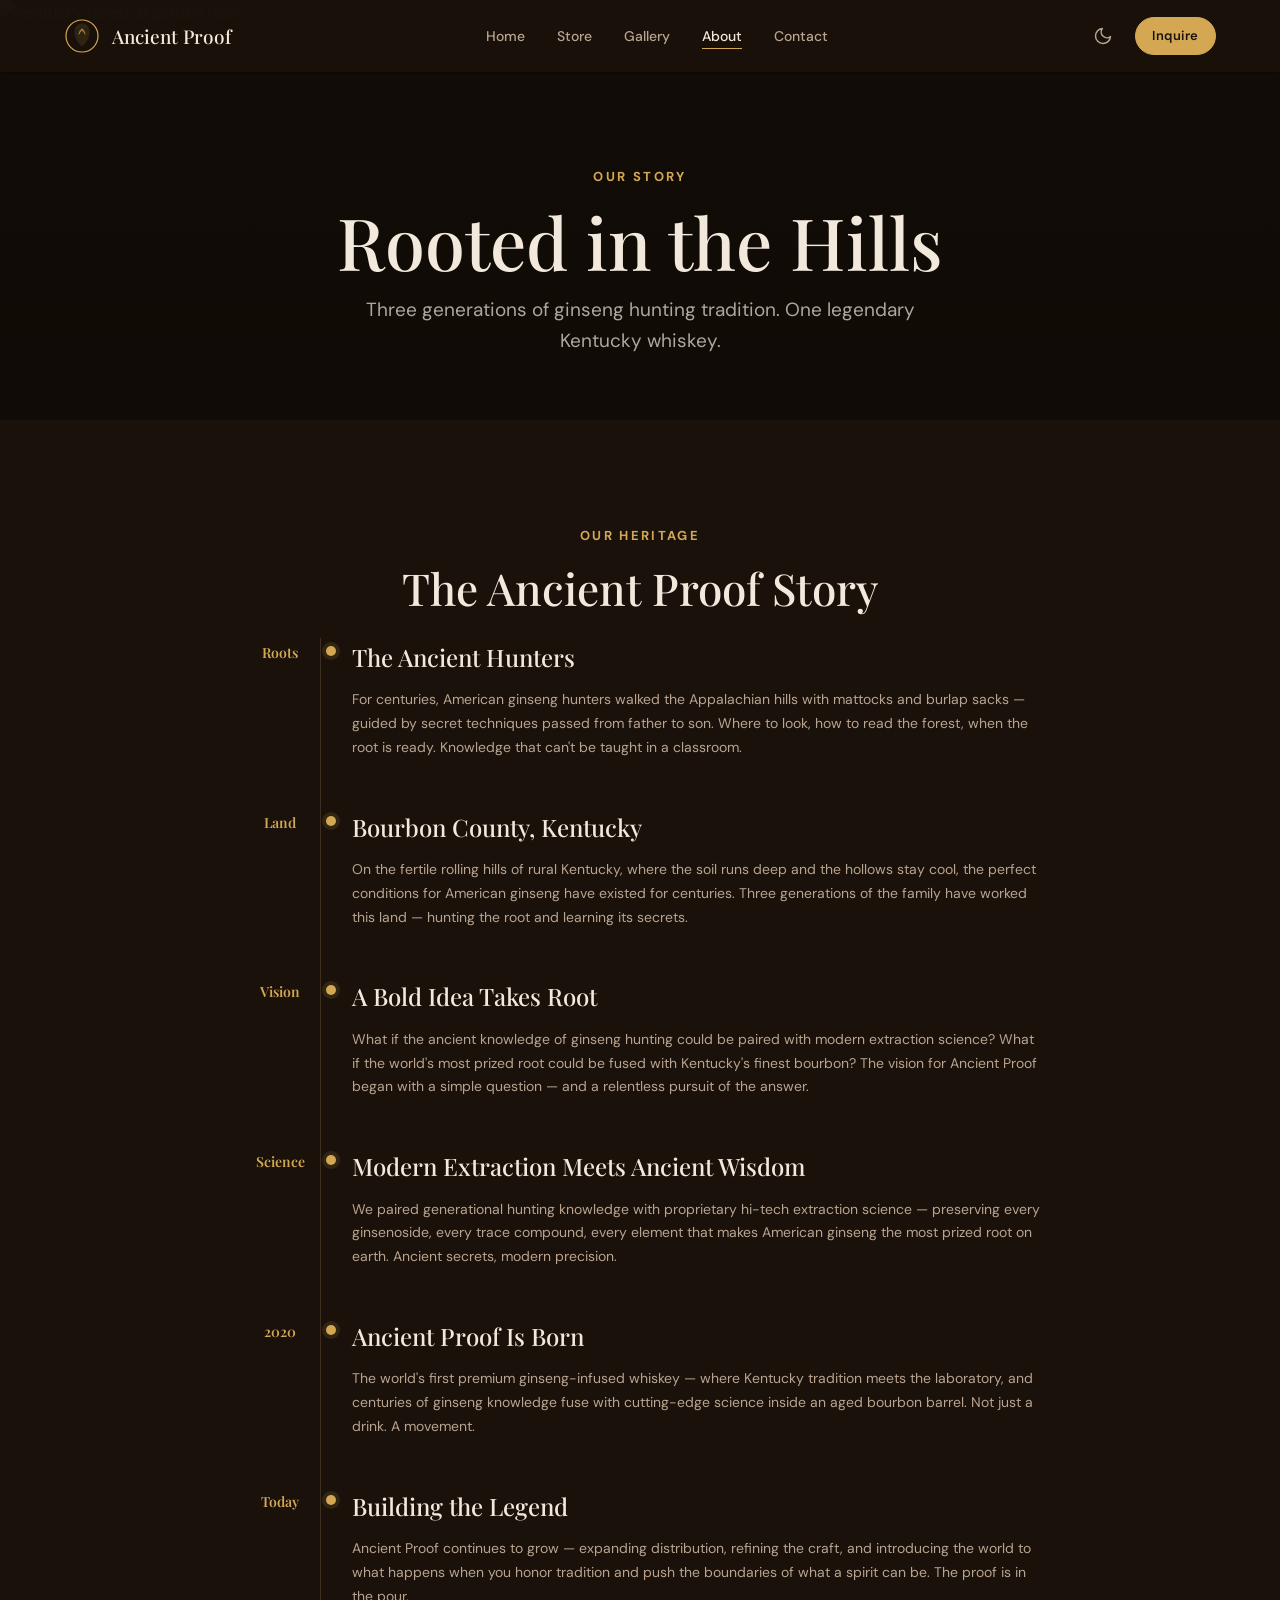
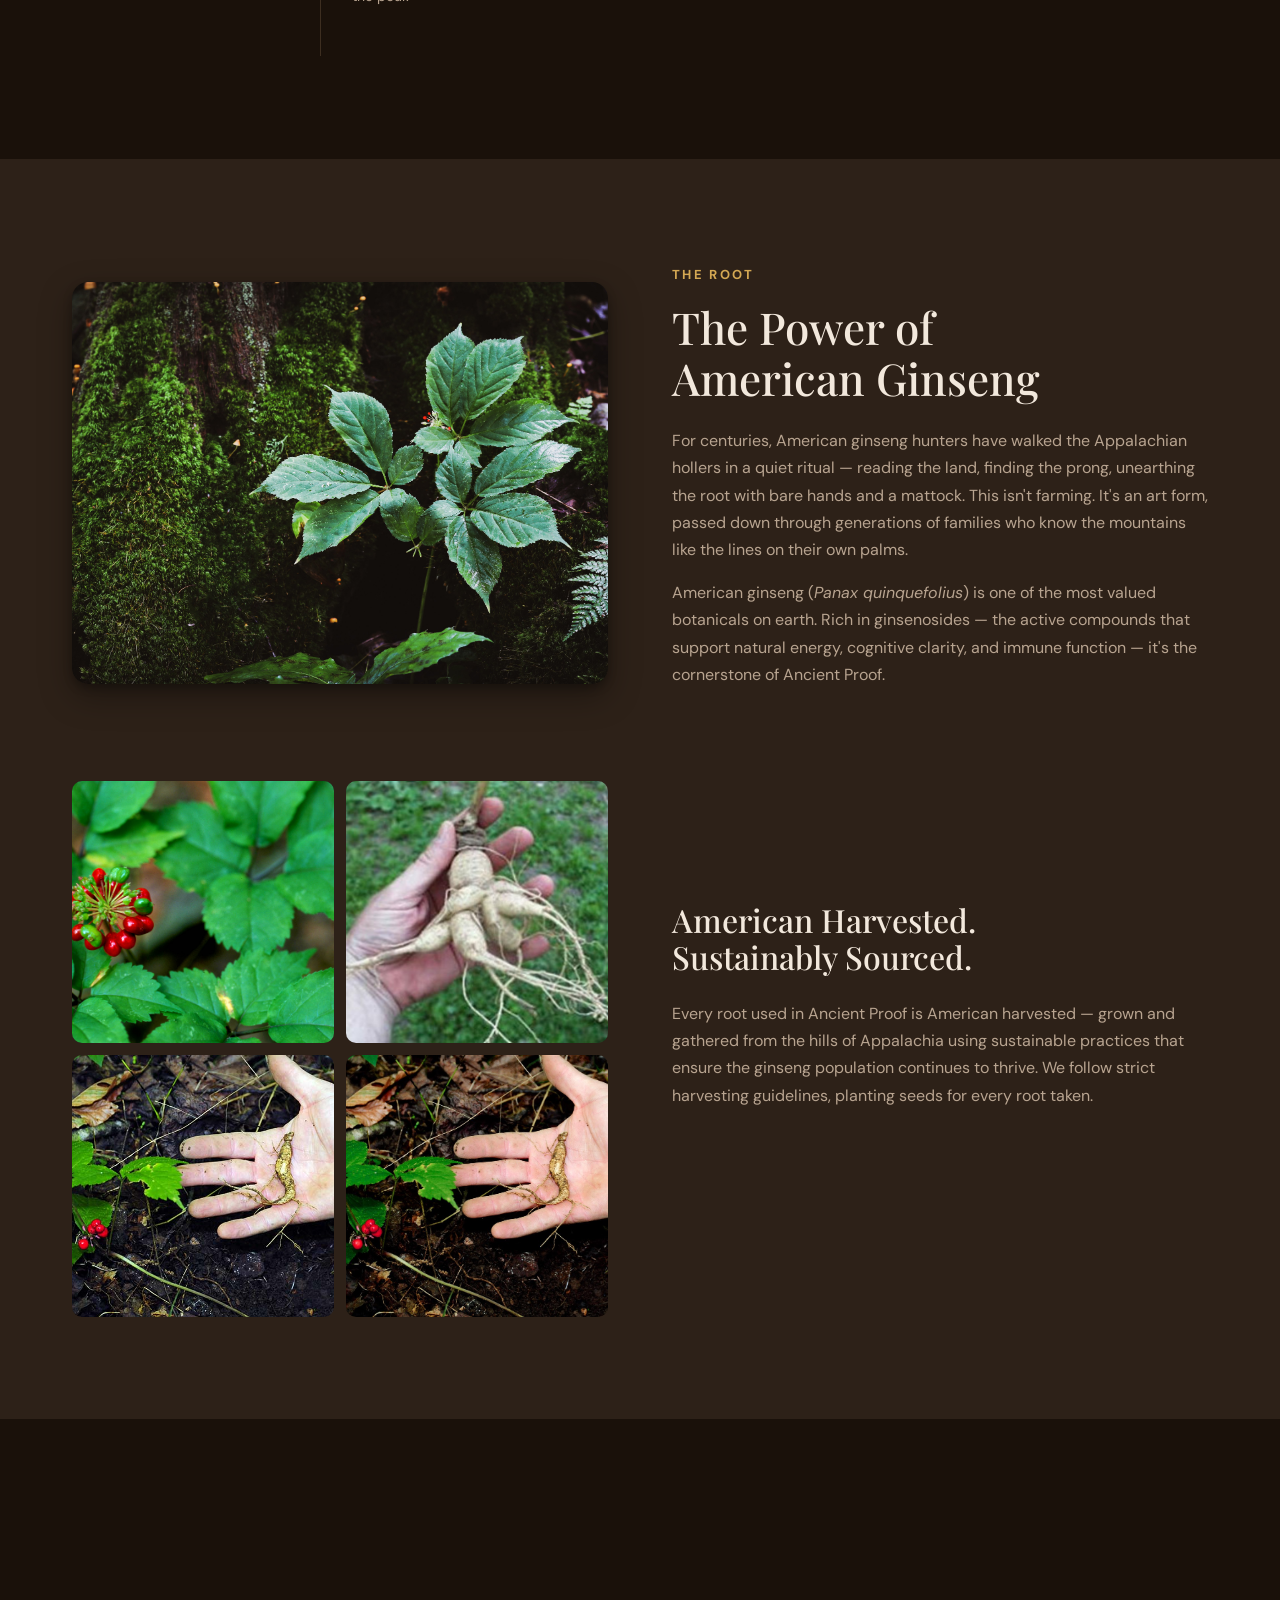
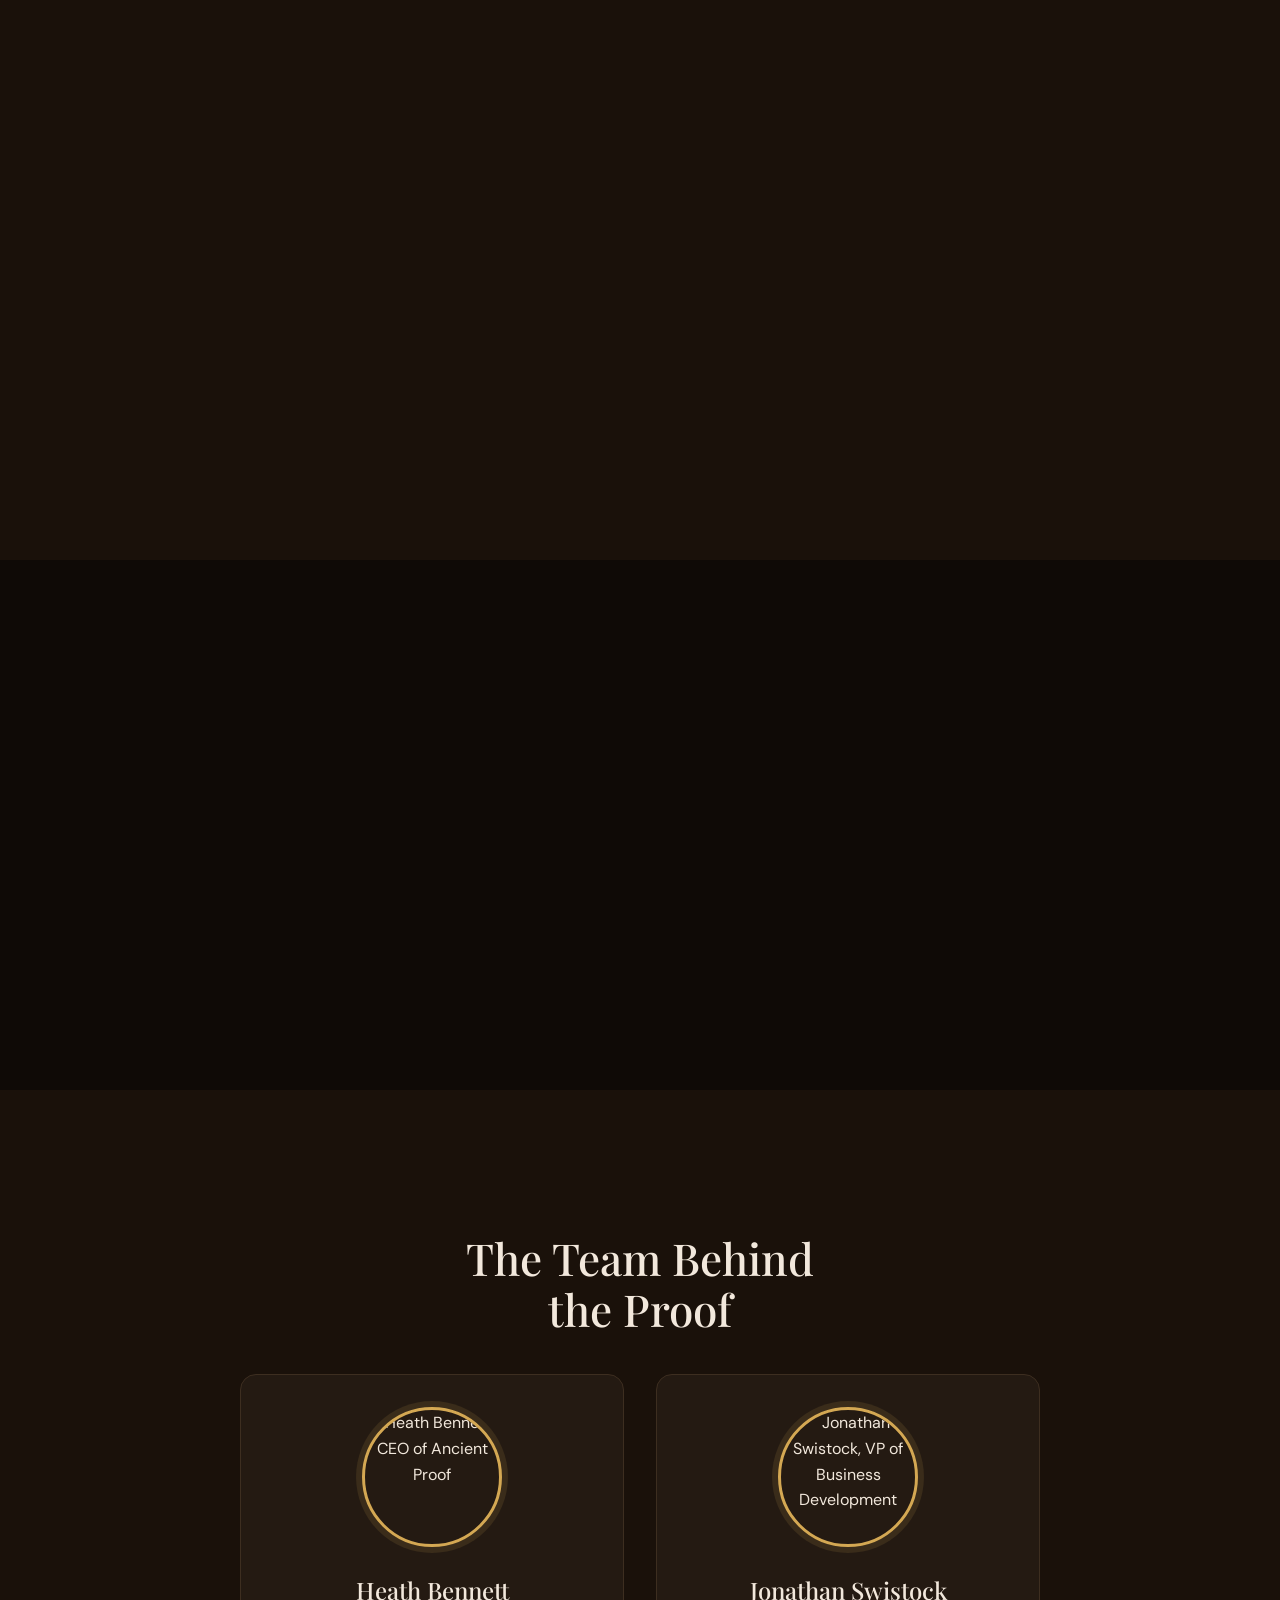
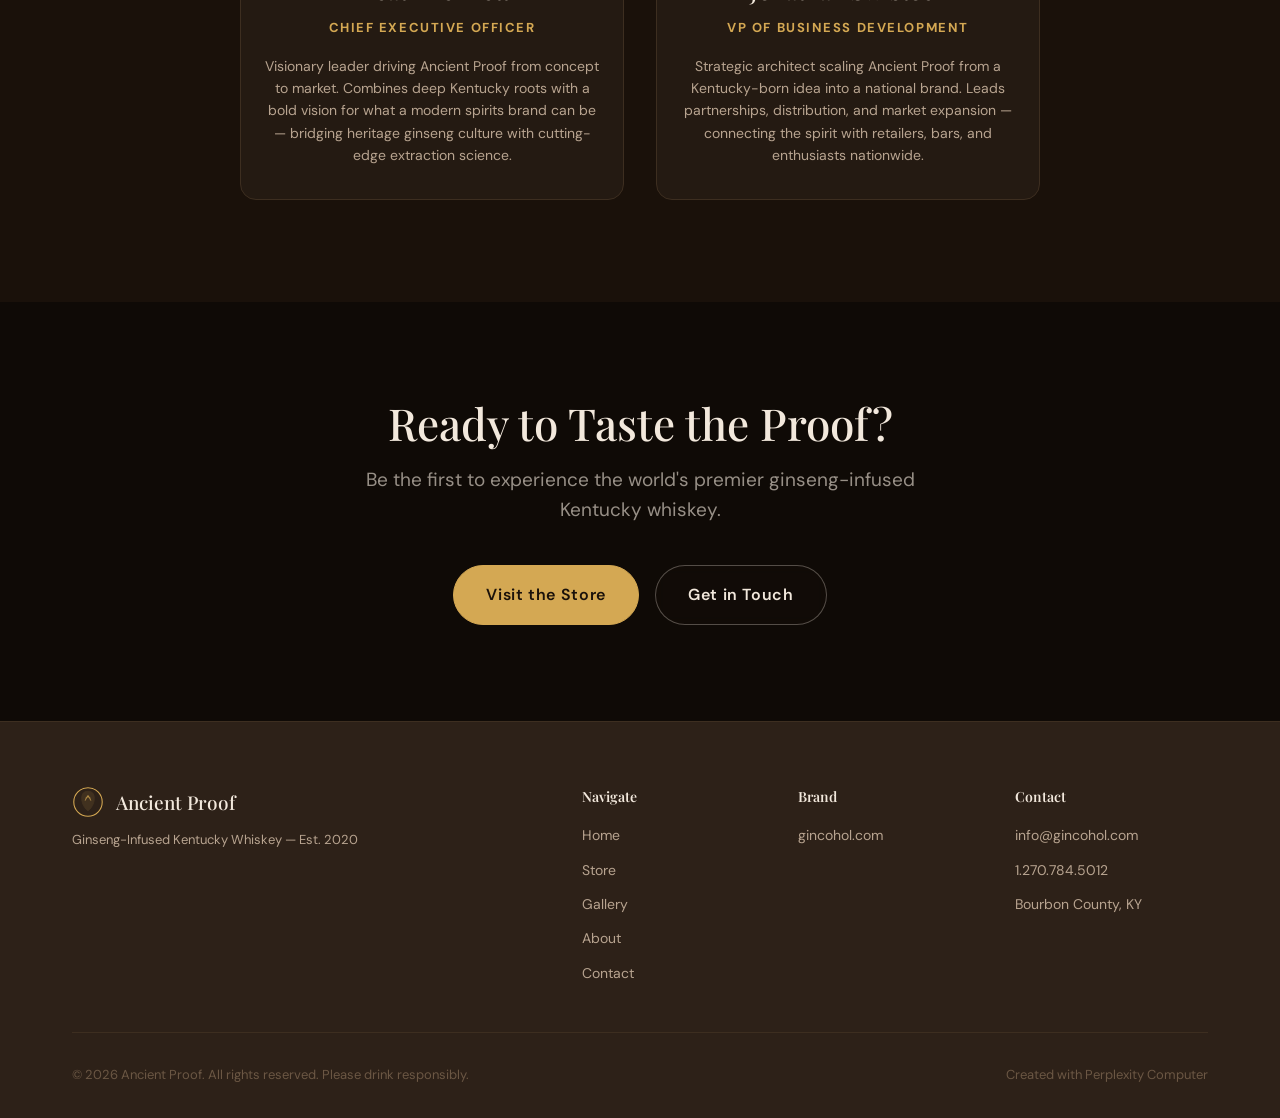
==== commit c56ca7c1: "Replace 'wild ginseng' with 'American ginseng' across all pages" ====
--- a/about.html
+++ b/about.html
@@ -114,7 +114,7 @@
         <span class="timeline-year">Land</span>
         <div class="timeline-detail">
           <h3>Bourbon County, Kentucky</h3>
-          <p>On the fertile rolling hills of rural Kentucky, where the soil runs deep and the hollows stay cool, the perfect conditions for wild American ginseng have existed for centuries. Three generations of the family have worked this land — hunting the root and learning its secrets.</p>
+          <p>On the fertile rolling hills of rural Kentucky, where the soil runs deep and the hollows stay cool, the perfect conditions for American ginseng have existed for centuries. Three generations of the family have worked this land — hunting the root and learning its secrets.</p>
         </div>
       </div>
 
@@ -130,7 +130,7 @@
         <span class="timeline-year">Science</span>
         <div class="timeline-detail">
           <h3>Modern Extraction Meets Ancient Wisdom</h3>
-          <p>We paired generational hunting knowledge with proprietary hi-tech extraction science — preserving every ginsenoside, every trace compound, every element that makes wild American ginseng the most prized root on earth. Ancient secrets, modern precision.</p>
+          <p>We paired generational hunting knowledge with proprietary hi-tech extraction science — preserving every ginsenoside, every trace compound, every element that makes American ginseng the most prized root on earth. Ancient secrets, modern precision.</p>
         </div>
       </div>
 
@@ -138,7 +138,7 @@
         <span class="timeline-year">2020</span>
         <div class="timeline-detail">
           <h3>Ancient Proof Is Born</h3>
-          <p>The world's first premium ginseng-infused whiskey — where the Kentucky wild meets the laboratory, and centuries of hunting tradition fuse with cutting-edge science inside an aged bourbon barrel. Not just a drink. A movement.</p>
+          <p>The world's first premium ginseng-infused whiskey — where Kentucky tradition meets the laboratory, and centuries of ginseng knowledge fuse with cutting-edge science inside an aged bourbon barrel. Not just a drink. A movement.</p>
         </div>
       </div>
 
@@ -158,13 +158,13 @@
   <div class="container">
     <div class="about-split">
       <div class="about-split__image reveal">
-        <img src="./assets/gallery-ginseng-wild.jpg" alt="Wild American ginseng in natural habitat" loading="lazy">
+        <img src="./assets/gallery-ginseng-wild.jpg" alt="American ginseng in natural habitat" loading="lazy">
       </div>
       <div class="about-split__text">
         <span class="section__tag reveal">The Root</span>
-        <h2 class="section__title reveal">The Power of<br>Wild Ginseng</h2>
+        <h2 class="section__title reveal">The Power of<br>American Ginseng</h2>
         <p class="section__body reveal">For centuries, American ginseng hunters have walked the Appalachian hollers in a quiet ritual — reading the land, finding the prong, unearthing the root with bare hands and a mattock. This isn't farming. It's an art form, passed down through generations of families who know the mountains like the lines on their own palms.</p>
-        <p class="section__body reveal">Wild American ginseng (<em>Panax quinquefolius</em>) is one of the most valued botanicals on earth. Rich in ginsenosides — the active compounds that support natural energy, cognitive clarity, and immune function — it's the cornerstone of Ancient Proof.</p>
+        <p class="section__body reveal">American ginseng (<em>Panax quinquefolius</em>) is one of the most valued botanicals on earth. Rich in ginsenosides — the active compounds that support natural energy, cognitive clarity, and immune function — it's the cornerstone of Ancient Proof.</p>
       </div>
     </div>
 
@@ -177,7 +177,7 @@
       </div>
       <div class="about-split__text">
         <h3 class="section__title reveal" style="font-size: var(--text-2xl);">American Harvested.<br>Sustainably Sourced.</h3>
-        <p class="section__body reveal">Every root used in Ancient Proof is American harvested — wild-dug from the hills of Appalachia using sustainable practices that ensure the ginseng population continues to thrive. We follow strict harvesting guidelines, planting seeds for every root taken.</p>
+        <p class="section__body reveal">Every root used in Ancient Proof is American harvested — grown and gathered from the hills of Appalachia using sustainable practices that ensure the ginseng population continues to thrive. We follow strict harvesting guidelines, planting seeds for every root taken.</p>
         <p class="section__body reveal">This isn't about volume. It's about quality. The same patient respect that guided hunters for centuries guides us today.</p>
       </div>
     </div>
@@ -191,15 +191,15 @@
       <div class="about-split__text">
         <span class="section__tag reveal">The Craft</span>
         <h2 class="section__title reveal">From Forest Floor<br>to Barrel</h2>
-        <p class="section__body reveal">Every bottle of Ancient Proof begins in the shaded hollows of Appalachia, where wild American ginseng grows slowly beneath the canopy — sometimes taking decades to mature. The root is harvested by hand using techniques passed down through generations of Kentucky hunters.</p>
+        <p class="section__body reveal">Every bottle of Ancient Proof begins in the shaded hollows of Appalachia, where American ginseng grows slowly beneath the canopy — sometimes taking decades to mature. The root is harvested by hand using techniques passed down through generations of Kentucky hunters.</p>
         <p class="section__body reveal">Then, modern science takes over. Our <strong>proprietary hi-tech extraction process</strong> captures the full spectrum of ginsenosides — the active compounds that make ginseng legendary — while harmonizing perfectly with aged Kentucky straight bourbon.</p>
         <p class="section__body reveal"><strong>No shortcuts. No synthetics. Just the root and the proof.</strong></p>
       </div>
       <div class="about-split__gallery reveal">
-        <img src="./assets/gallery-copper-still.jpg" alt="Copper distillation equipment" loading="lazy">
-        <img src="./assets/gallery-copper-craft.jpg" alt="Handcrafted copper still" loading="lazy">
-        <img src="./assets/gallery-pot-still.jpg" alt="Copper pot still" loading="lazy">
-        <img src="./assets/gallery-barrel-aging.webp" alt="Barrel aging" loading="lazy">
+        <img src="./assets/craft-copper-still.png" alt="Copper pot still in Kentucky distillery" loading="lazy">
+        <img src="./assets/craft-copper-detail.png" alt="Handcrafted copper distillation equipment detail" loading="lazy">
+        <img src="./assets/craft-pot-still.png" alt="Copper pot still neck and lyne arm" loading="lazy">
+        <img src="./assets/craft-barrel-aging.png" alt="Oak barrels aging in Kentucky rickhouse" loading="lazy">
       </div>
     </div>
   </div>
--- a/style.css
+++ b/style.css
@@ -2335,3 +2335,201 @@
 .text-center {
   text-align: center;
 }
+
+/* ============================================
+   RECIPES GRID
+   ============================================ */
+.recipes-grid {
+  display: grid;
+  grid-template-columns: repeat(auto-fill, minmax(280px, 1fr));
+  gap: var(--space-6);
+}
+
+.recipe-card {
+  background: var(--color-surface);
+  border: 1px solid var(--color-border);
+  border-radius: var(--radius-lg);
+  overflow: hidden;
+  transition: transform 300ms var(--ease-out), box-shadow 300ms var(--ease-out);
+}
+
+.recipe-card:hover {
+  transform: translateY(-4px);
+  box-shadow: var(--shadow-lg);
+}
+
+.recipe-card__header {
+  padding: var(--space-5) var(--space-5) var(--space-3);
+  display: flex;
+  justify-content: space-between;
+  align-items: flex-start;
+  gap: var(--space-3);
+  border-bottom: 1px solid var(--color-border);
+}
+
+.recipe-card__name {
+  font-family: var(--font-display);
+  font-size: var(--text-lg);
+  color: var(--color-text);
+  line-height: 1.2;
+}
+
+.recipe-card__badge {
+  background: var(--color-primary);
+  color: #1A110A;
+  font-size: 0.65rem;
+  font-weight: 700;
+  text-transform: uppercase;
+  letter-spacing: 0.08em;
+  padding: var(--space-1) var(--space-2);
+  border-radius: var(--radius-full);
+  white-space: nowrap;
+  flex-shrink: 0;
+}
+
+.recipe-card__body {
+  padding: var(--space-5);
+}
+
+.recipe-card__ingredients {
+  list-style: none;
+  padding: 0;
+  margin: 0 0 var(--space-4);
+}
+
+.recipe-card__ingredients li {
+  padding: var(--space-1) 0;
+  font-size: var(--text-sm);
+  color: var(--color-text-muted);
+  border-bottom: 1px solid var(--color-border);
+}
+
+.recipe-card__ingredients li::before {
+  content: '\2022';
+  color: var(--color-primary);
+  margin-right: var(--space-2);
+  font-weight: 700;
+}
+
+.recipe-card__method {
+  font-size: var(--text-sm);
+  color: var(--color-text);
+  line-height: 1.6;
+  font-style: italic;
+}
+
+/* ============================================
+   EMAIL CAPTURE
+   ============================================ */
+.email-capture {
+  text-align: center;
+  margin-top: var(--space-10);
+  padding: var(--space-10) var(--space-6);
+  border: 1px solid var(--color-border);
+  border-radius: var(--radius-lg);
+  background: var(--color-surface);
+}
+
+.email-capture__title {
+  font-family: var(--font-display);
+  font-size: var(--text-xl);
+  margin-bottom: var(--space-2);
+}
+
+.email-capture__text {
+  color: var(--color-text-muted);
+  font-size: var(--text-sm);
+  margin-bottom: var(--space-6);
+}
+
+.email-capture__form {
+  display: flex;
+  gap: var(--space-3);
+  max-width: 480px;
+  margin: 0 auto;
+}
+
+.email-capture__input {
+  flex: 1;
+  padding: var(--space-3) var(--space-4);
+  background: var(--color-bg);
+  border: 1px solid var(--color-border);
+  border-radius: var(--radius-md);
+  font-size: var(--text-sm);
+  color: var(--color-text);
+  outline: none;
+  transition: border-color 200ms;
+}
+
+.email-capture__input:focus {
+  border-color: var(--color-primary);
+}
+
+.email-capture__input::placeholder {
+  color: var(--color-text-faint);
+}
+
+.email-capture__success {
+  color: var(--color-primary);
+  font-weight: 600;
+  margin-top: var(--space-4);
+}
+
+@media (max-width: 480px) {
+  .email-capture__form {
+    flex-direction: column;
+  }
+}
+
+
+/* ---- Digger's Flight Package ---- */
+.flight-package {
+  margin-top: var(--space-6);
+}
+
+.flight-package__card {
+  background: var(--card-bg);
+  border: 1px solid var(--border-color);
+  border-radius: var(--radius-lg);
+  overflow: hidden;
+  display: grid;
+  grid-template-columns: 1fr 1.5fr;
+  gap: 0;
+}
+
+.flight-package__image {
+  background: rgba(0,0,0,0.2);
+  display: flex;
+  align-items: center;
+  justify-content: center;
+  min-height: 300px;
+  border-right: 1px solid var(--border-color);
+}
+
+.flight-package__image svg {
+  opacity: 0.4;
+  color: var(--color-primary);
+}
+
+.flight-package__details {
+  padding: var(--space-6);
+  display: flex;
+  flex-direction: column;
+  justify-content: center;
+  text-align: center;
+}
+
+.flight-package__price {
+  margin-top: var(--space-4);
+}
+
+@media (max-width: 768px) {
+  .flight-package__card {
+    grid-template-columns: 1fr;
+  }
+  .flight-package__image {
+    min-height: 200px;
+    border-right: none;
+    border-bottom: 1px solid var(--border-color);
+  }
+}
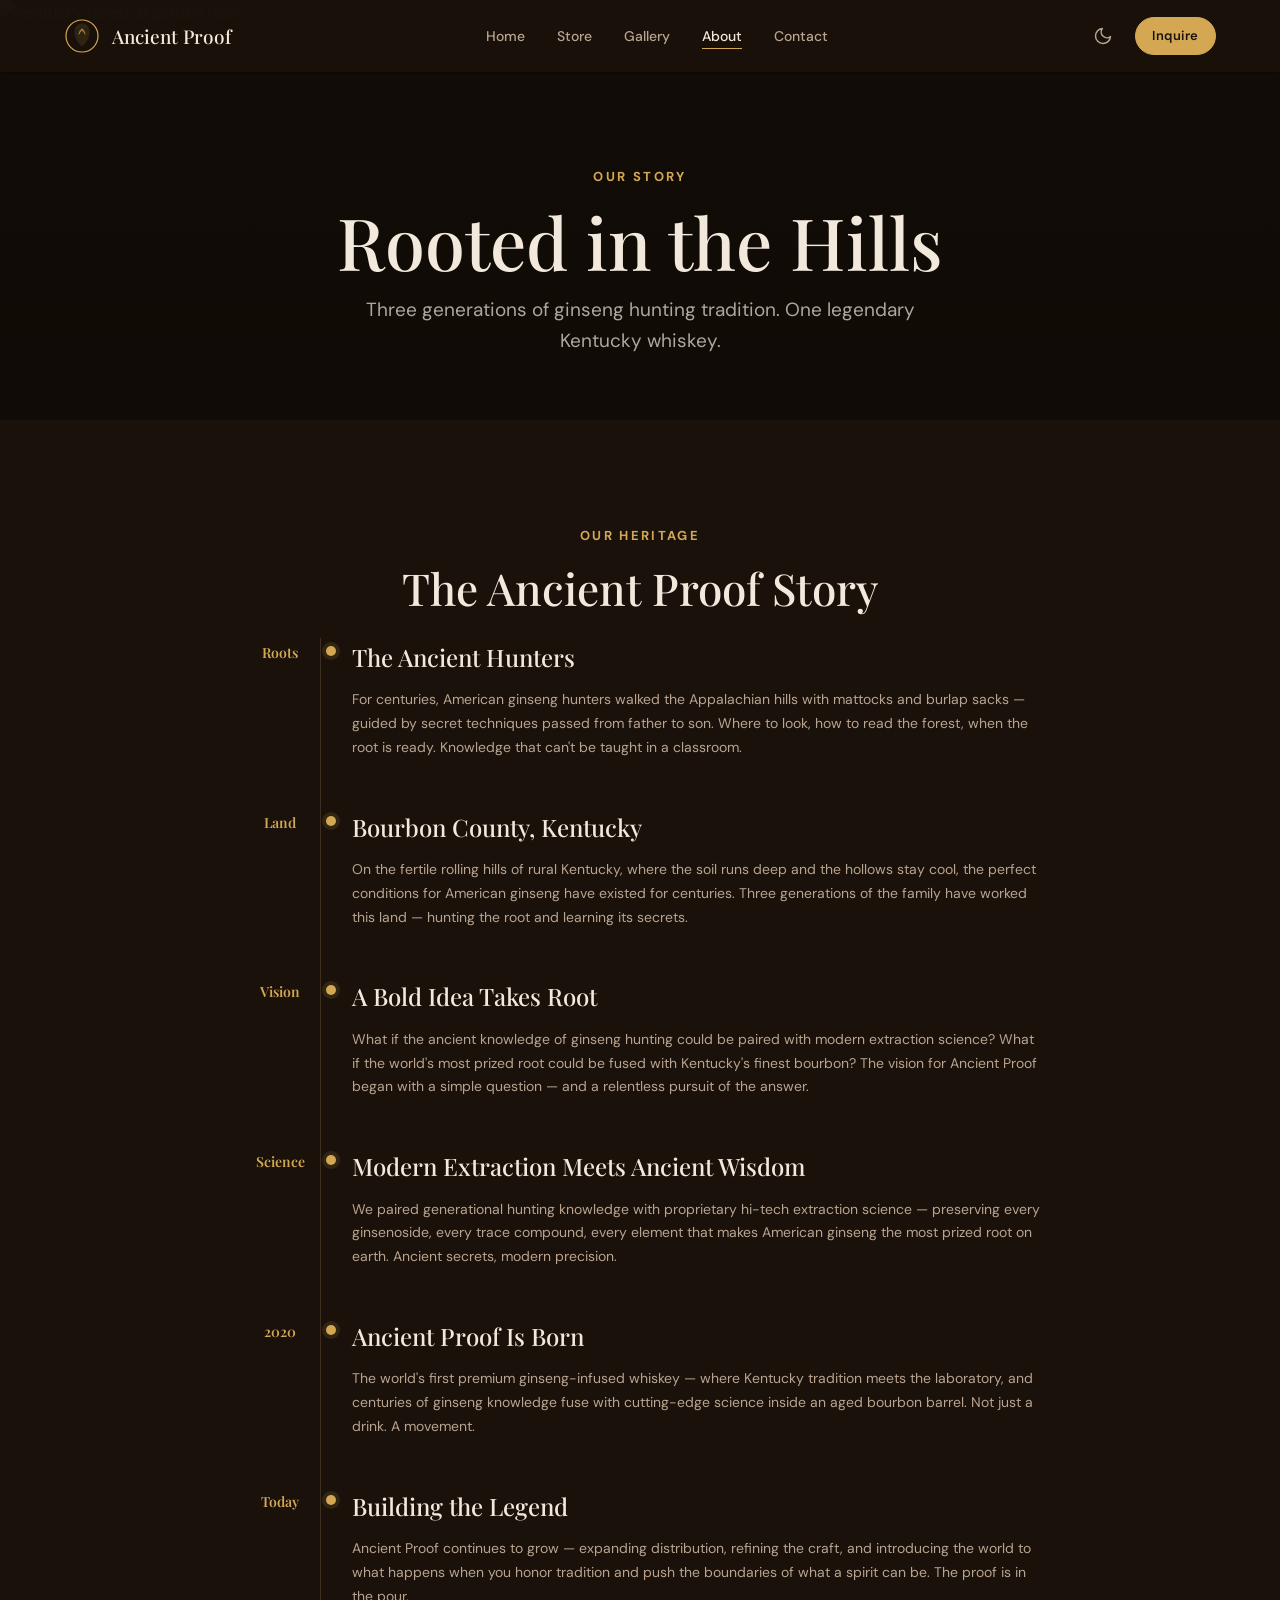
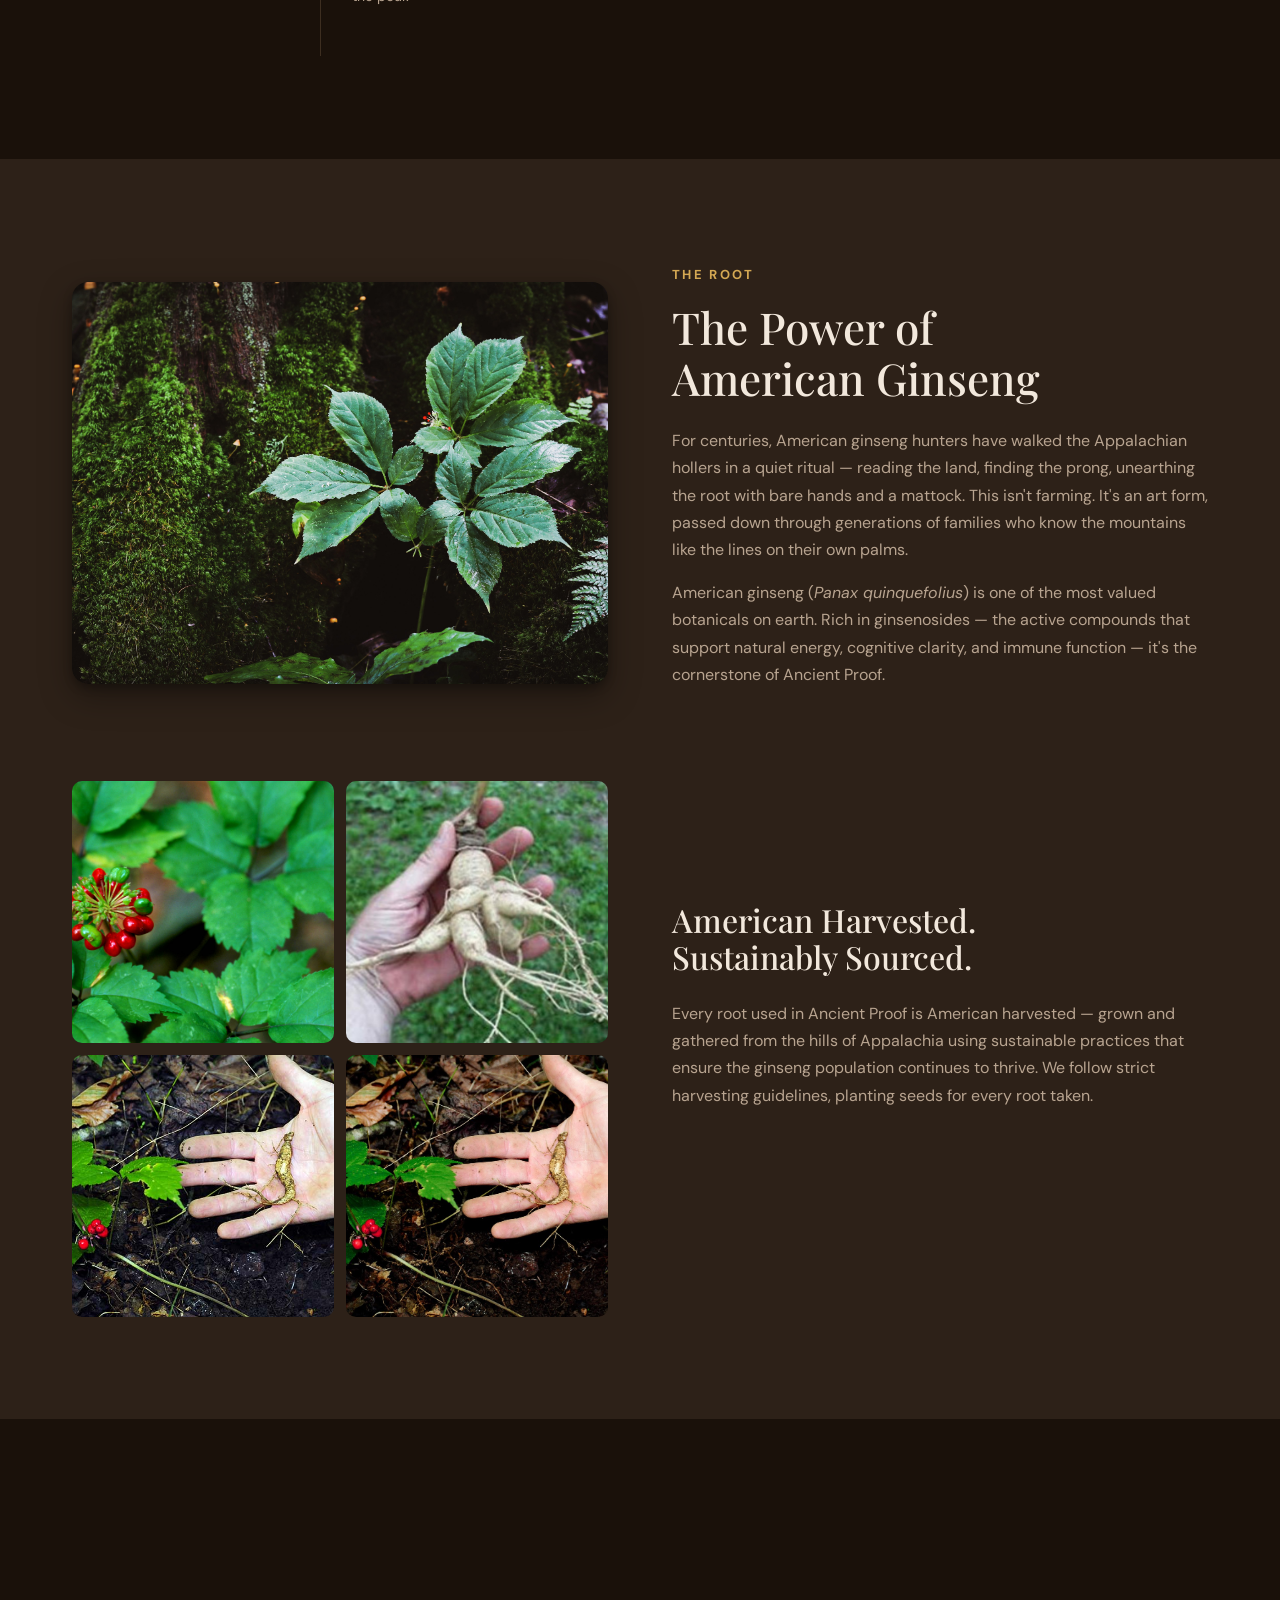
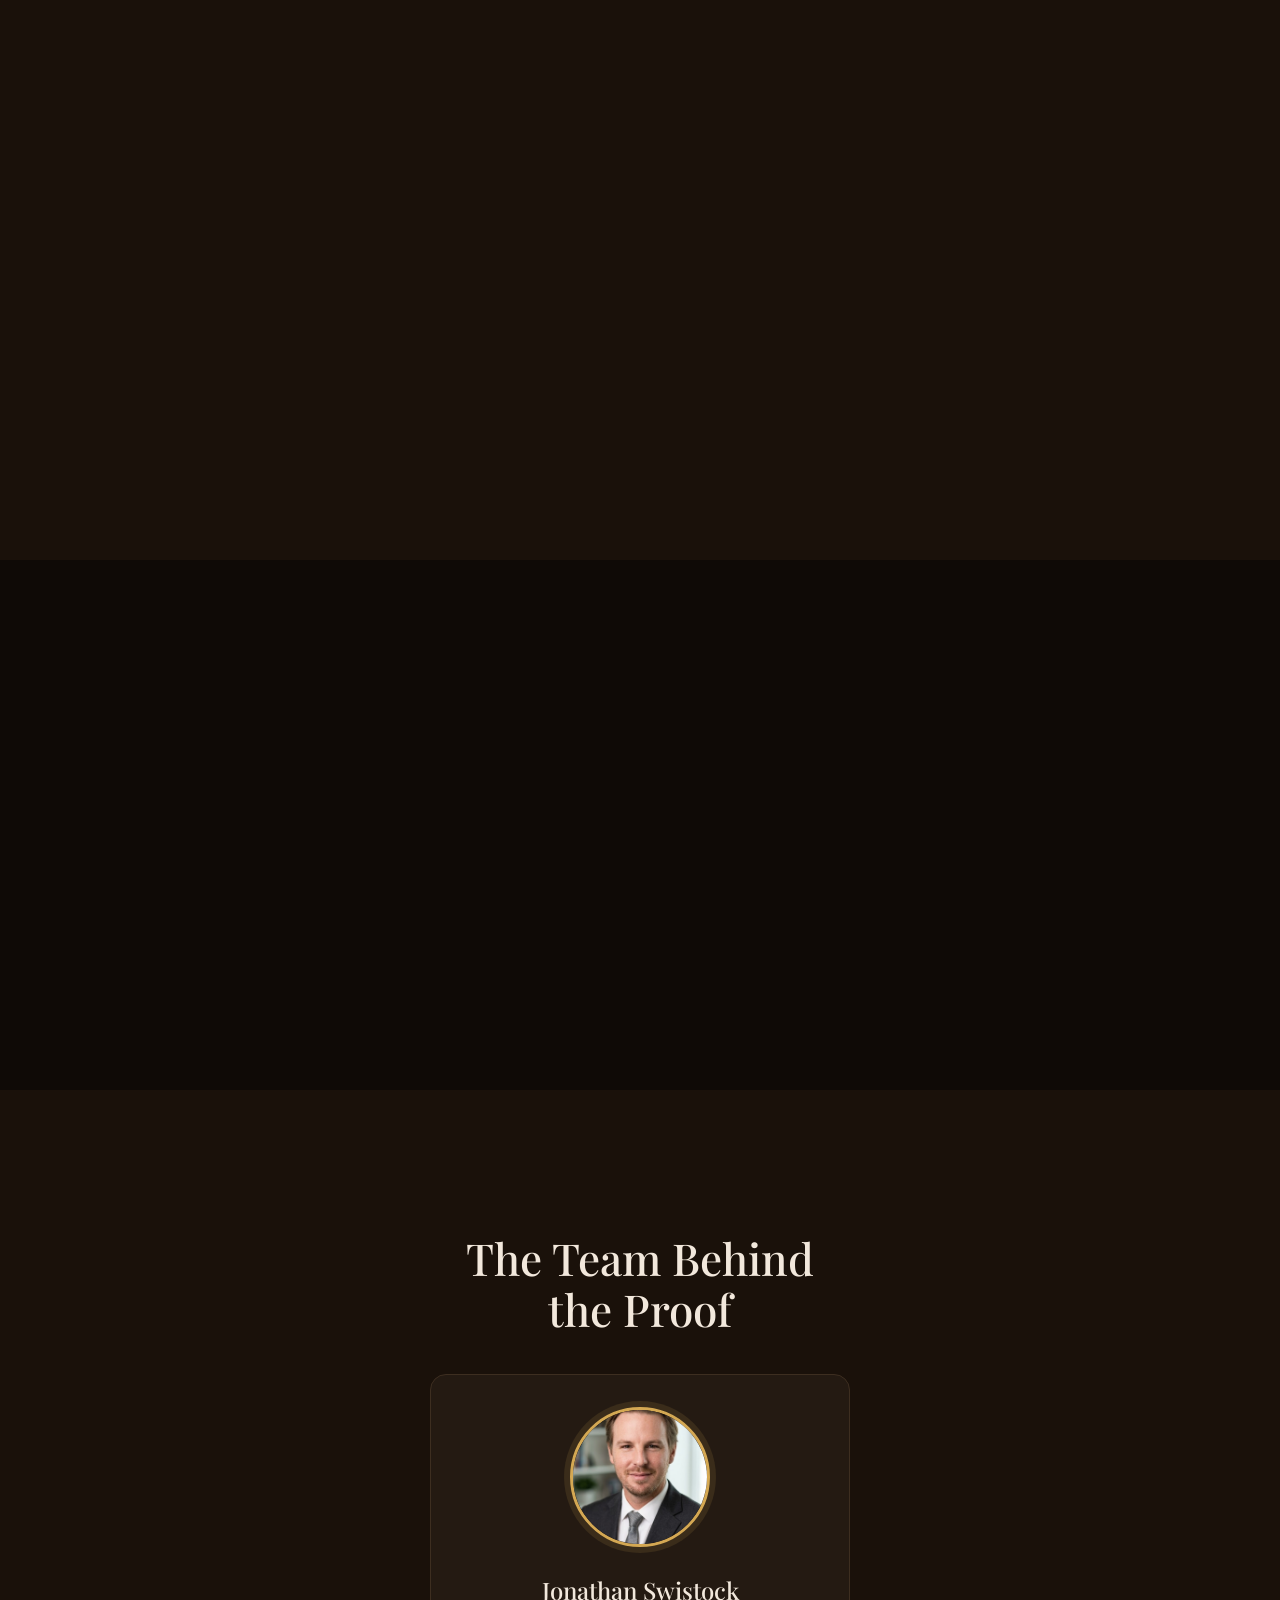
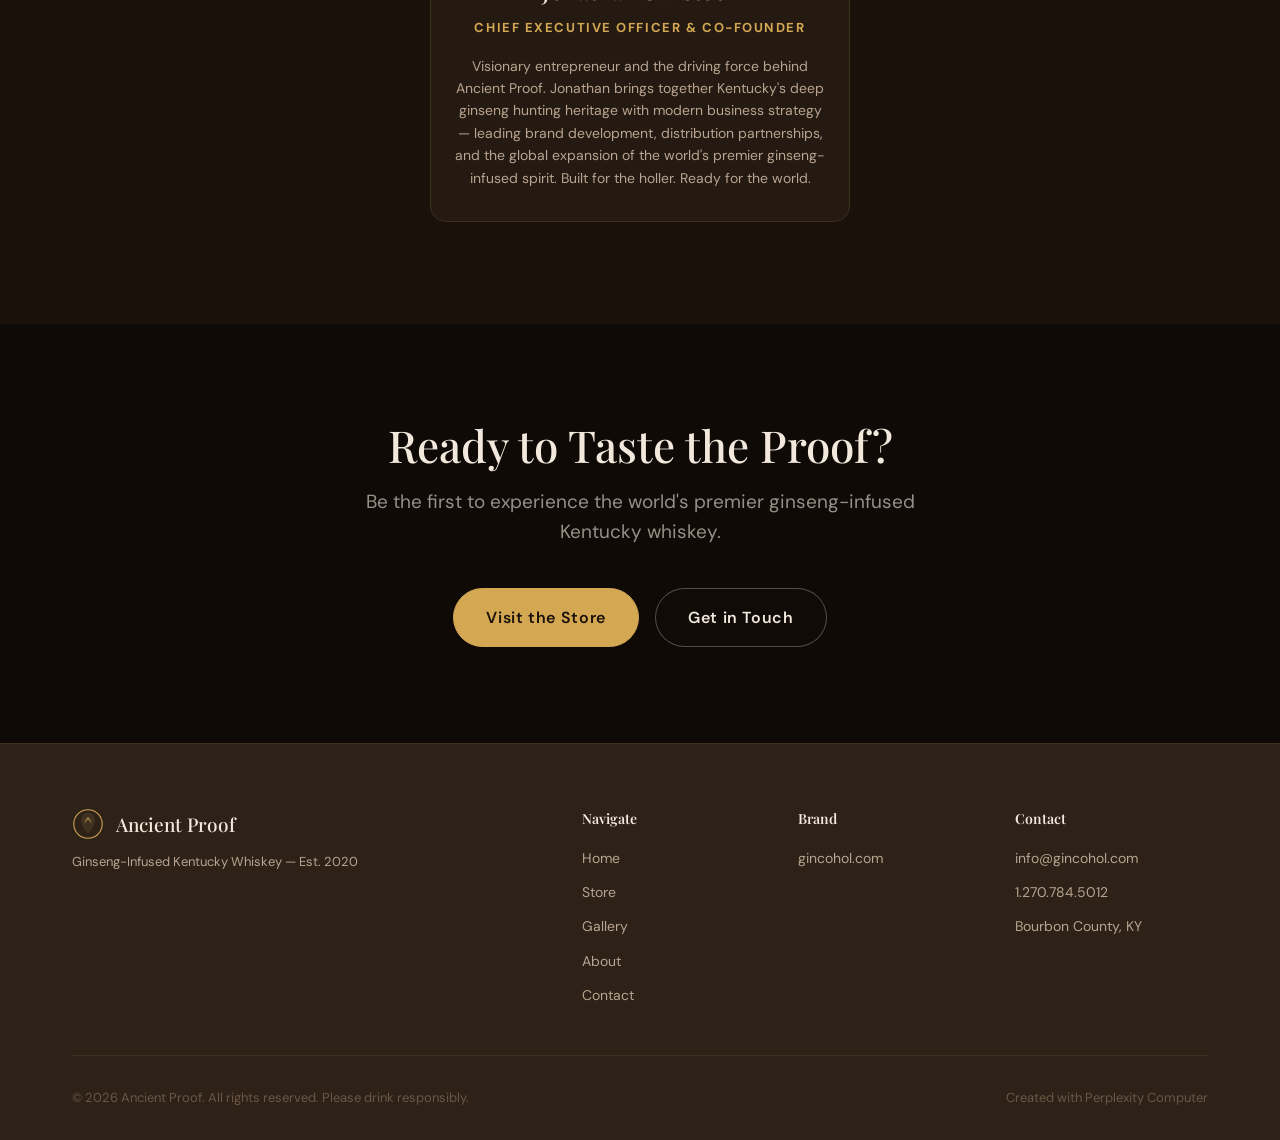
==== commit d67599eb: "Make Jonathan CEO, replace photo, rename Derby section to Spring Classic" ====
--- a/about.html
+++ b/about.html
@@ -240,23 +240,14 @@
     <span class="section__tag reveal">Leadership</span>
     <h2 class="section__title reveal" style="text-align: center;">The Team Behind<br>the Proof</h2>
 
-    <div class="team-grid">
+    <div class="team-grid team-grid--single">
       <div class="team-card reveal">
         <div class="team-card__photo">
-          <img src="./assets/team-heath.png" alt="Heath Bennett, CEO of Ancient Proof" loading="lazy">
-        </div>
-        <h3 class="team-card__name">Heath Bennett</h3>
-        <span class="team-card__role">Chief Executive Officer</span>
-        <p class="team-card__bio">Visionary leader driving Ancient Proof from concept to market. Combines deep Kentucky roots with a bold vision for what a modern spirits brand can be — bridging heritage ginseng culture with cutting-edge extraction science.</p>
-      </div>
-
-      <div class="team-card reveal">
-        <div class="team-card__photo">
-          <img src="./assets/team-jonathan.png" alt="Jonathan Swistock, VP of Business Development" loading="lazy">
+          <img src="./assets/team-jonathan-ceo.jpg" alt="Jonathan Swistock, CEO of Ancient Proof" loading="lazy">
         </div>
         <h3 class="team-card__name">Jonathan Swistock</h3>
-        <span class="team-card__role">VP of Business Development</span>
-        <p class="team-card__bio">Strategic architect scaling Ancient Proof from a Kentucky-born idea into a national brand. Leads partnerships, distribution, and market expansion — connecting the spirit with retailers, bars, and enthusiasts nationwide.</p>
+        <span class="team-card__role">Chief Executive Officer &amp; Co-Founder</span>
+        <p class="team-card__bio">Visionary entrepreneur and the driving force behind Ancient Proof. Jonathan brings together Kentucky's deep ginseng hunting heritage with modern business strategy — leading brand development, distribution partnerships, and the global expansion of the world's premier ginseng-infused spirit. Built for the holler. Ready for the world.</p>
       </div>
     </div>
   </div>
--- a/style.css
+++ b/style.css
@@ -2533,3 +2533,13 @@
     border-bottom: 1px solid var(--border-color);
   }
 }
+
+/* Single-card team grid — centered */
+.team-grid--single {
+  display: flex;
+  justify-content: center;
+}
+.team-grid--single .team-card {
+  max-width: 420px;
+  width: 100%;
+}
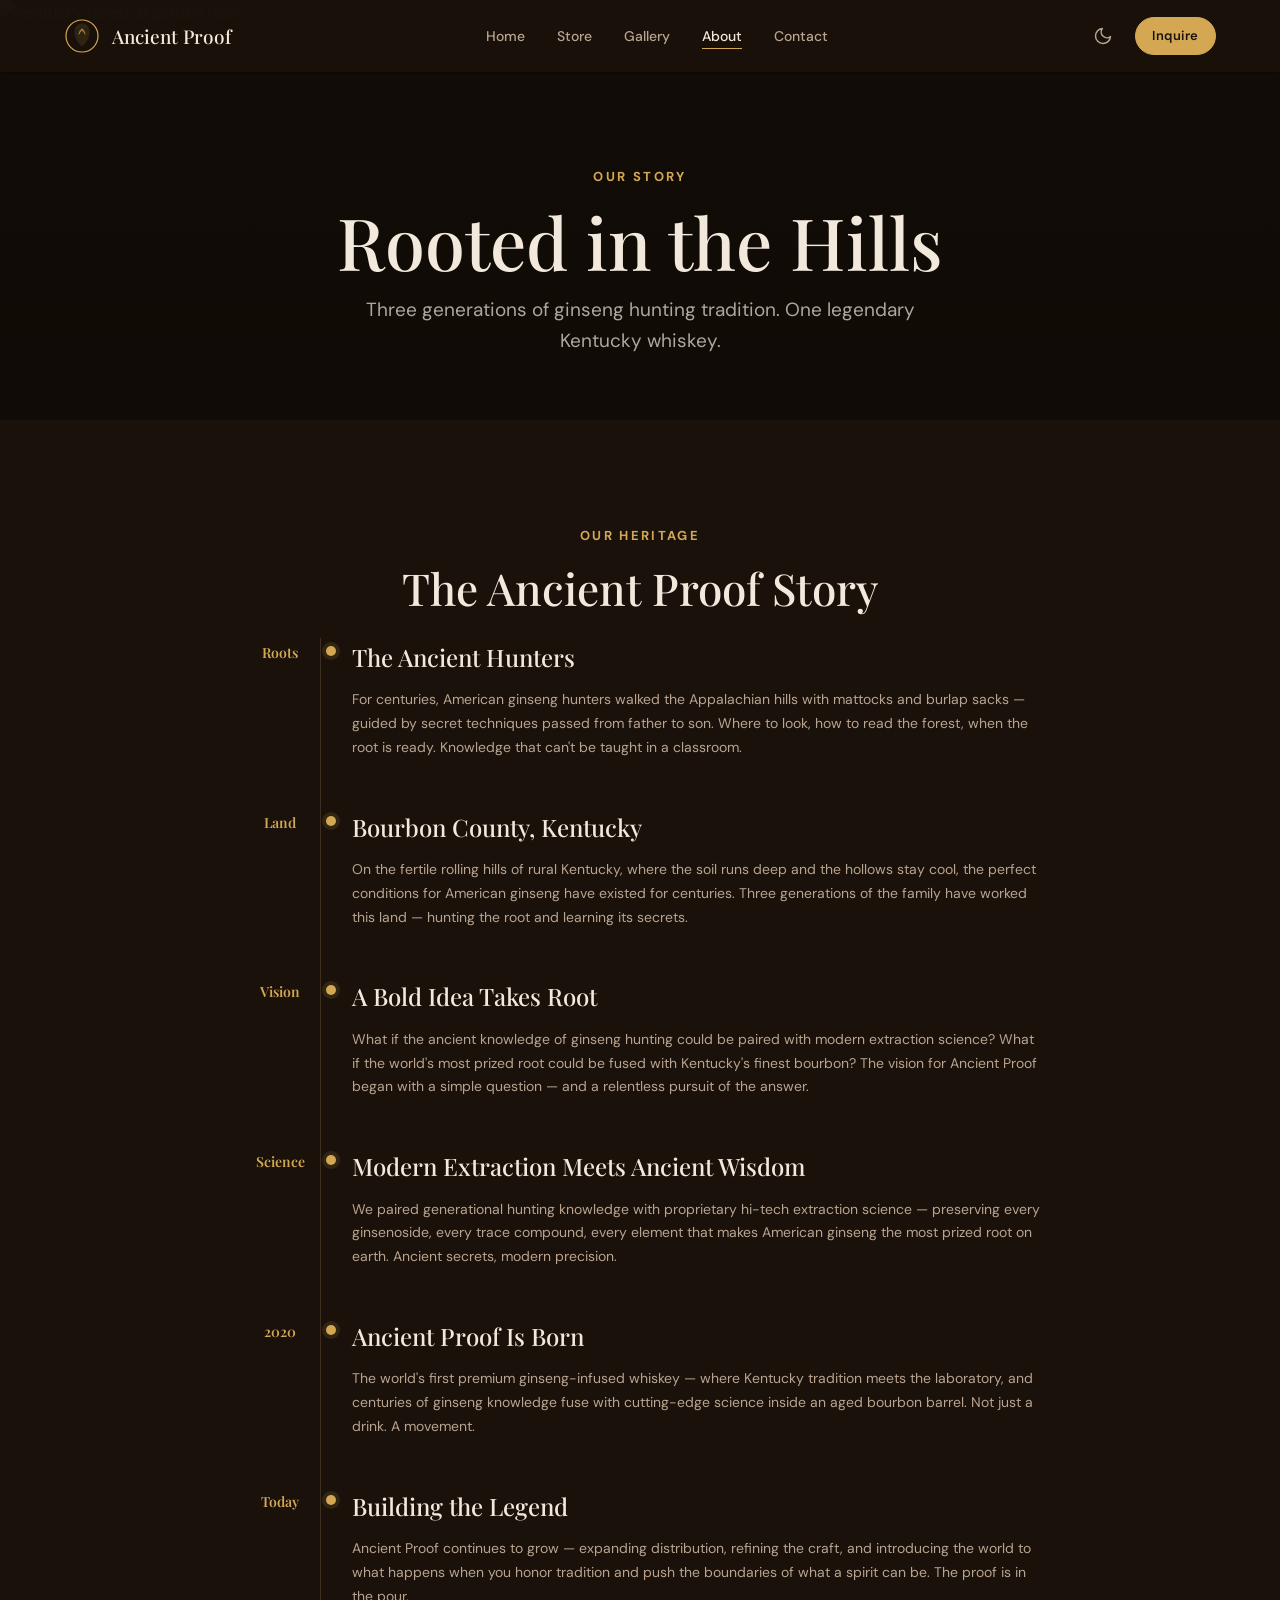
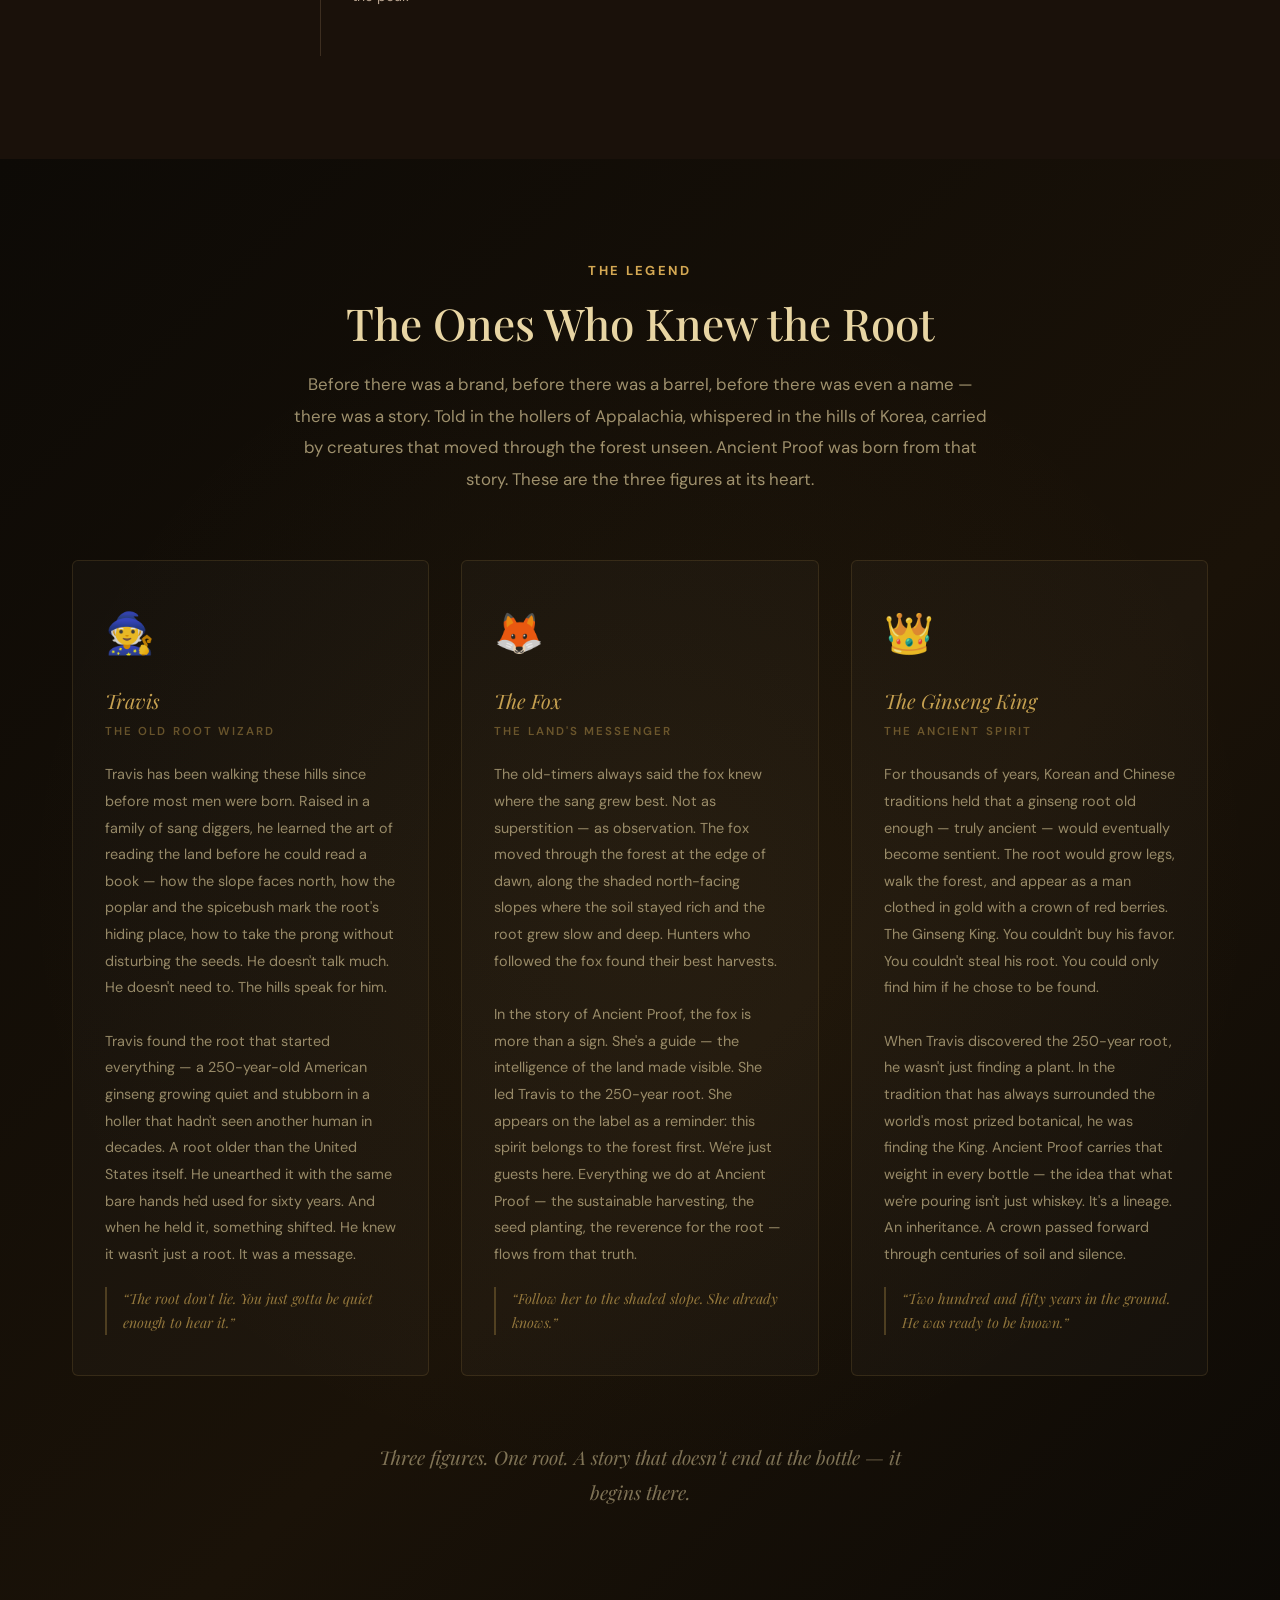
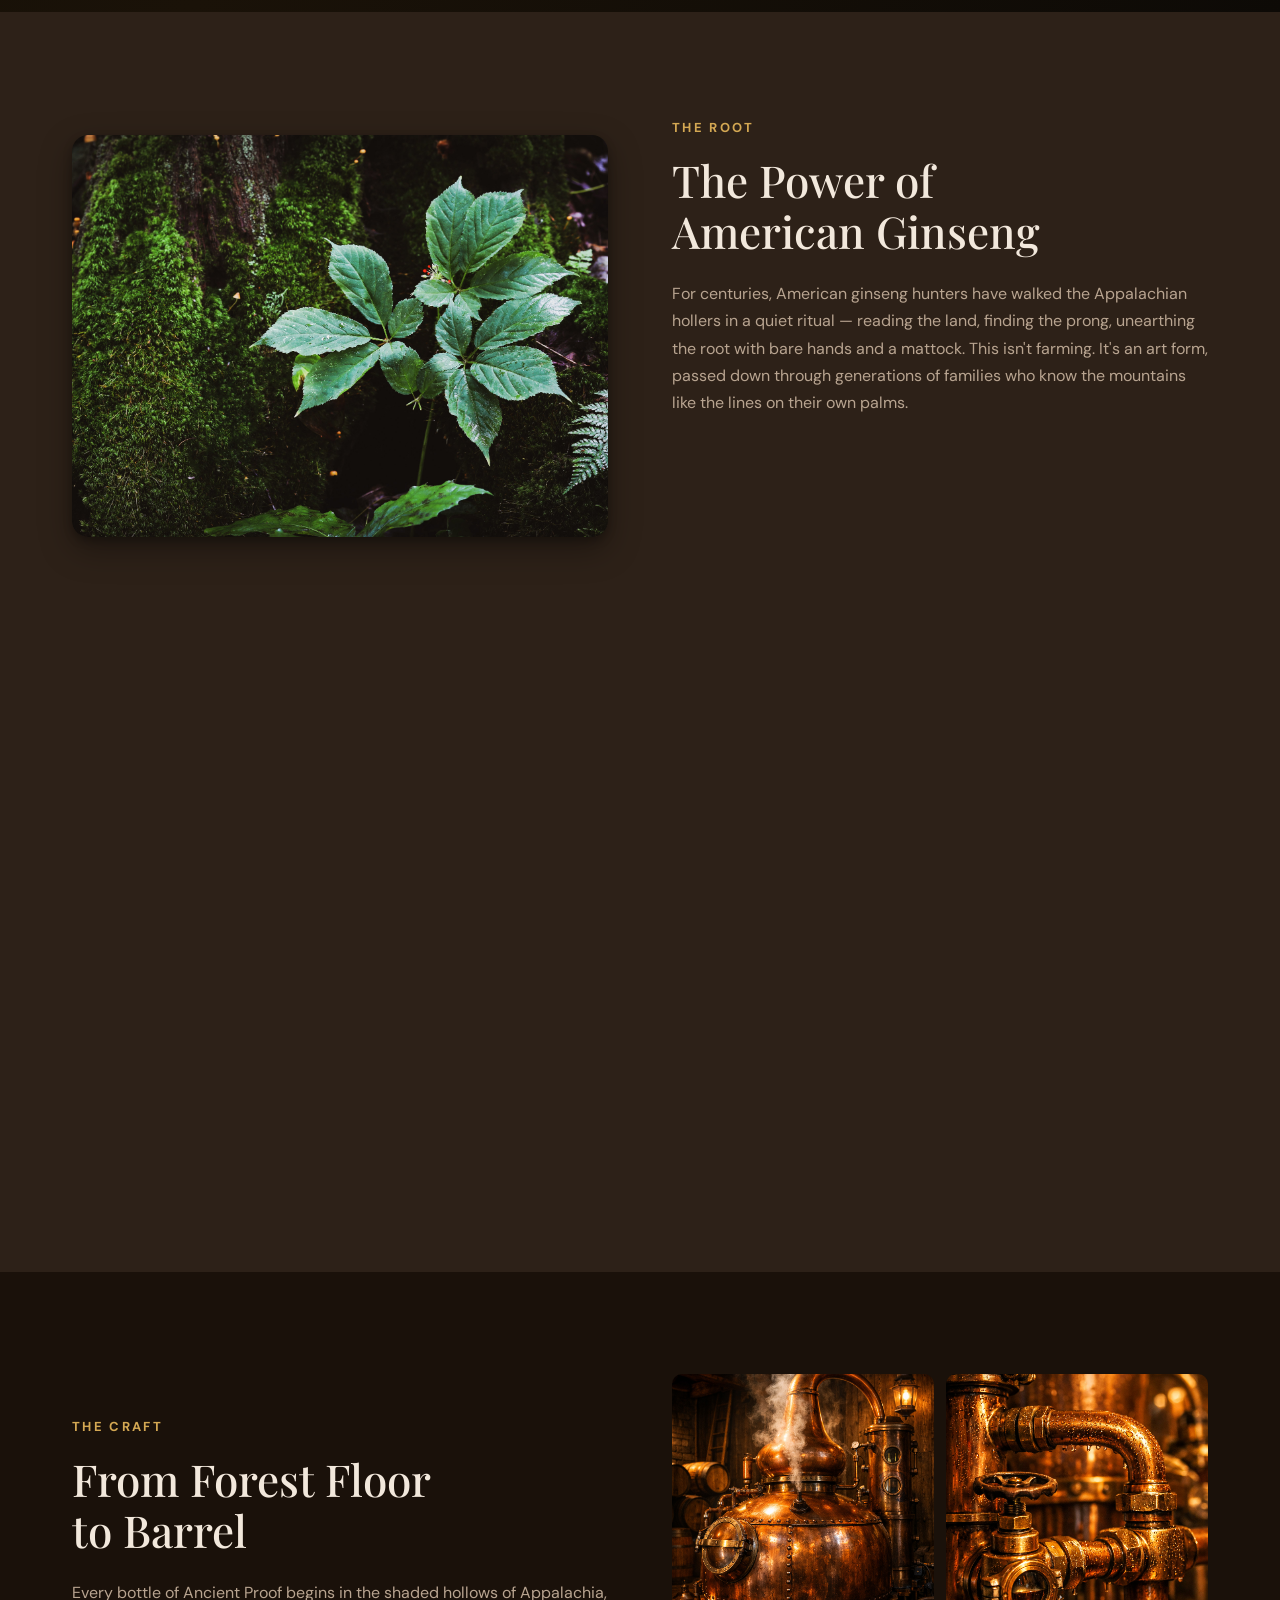
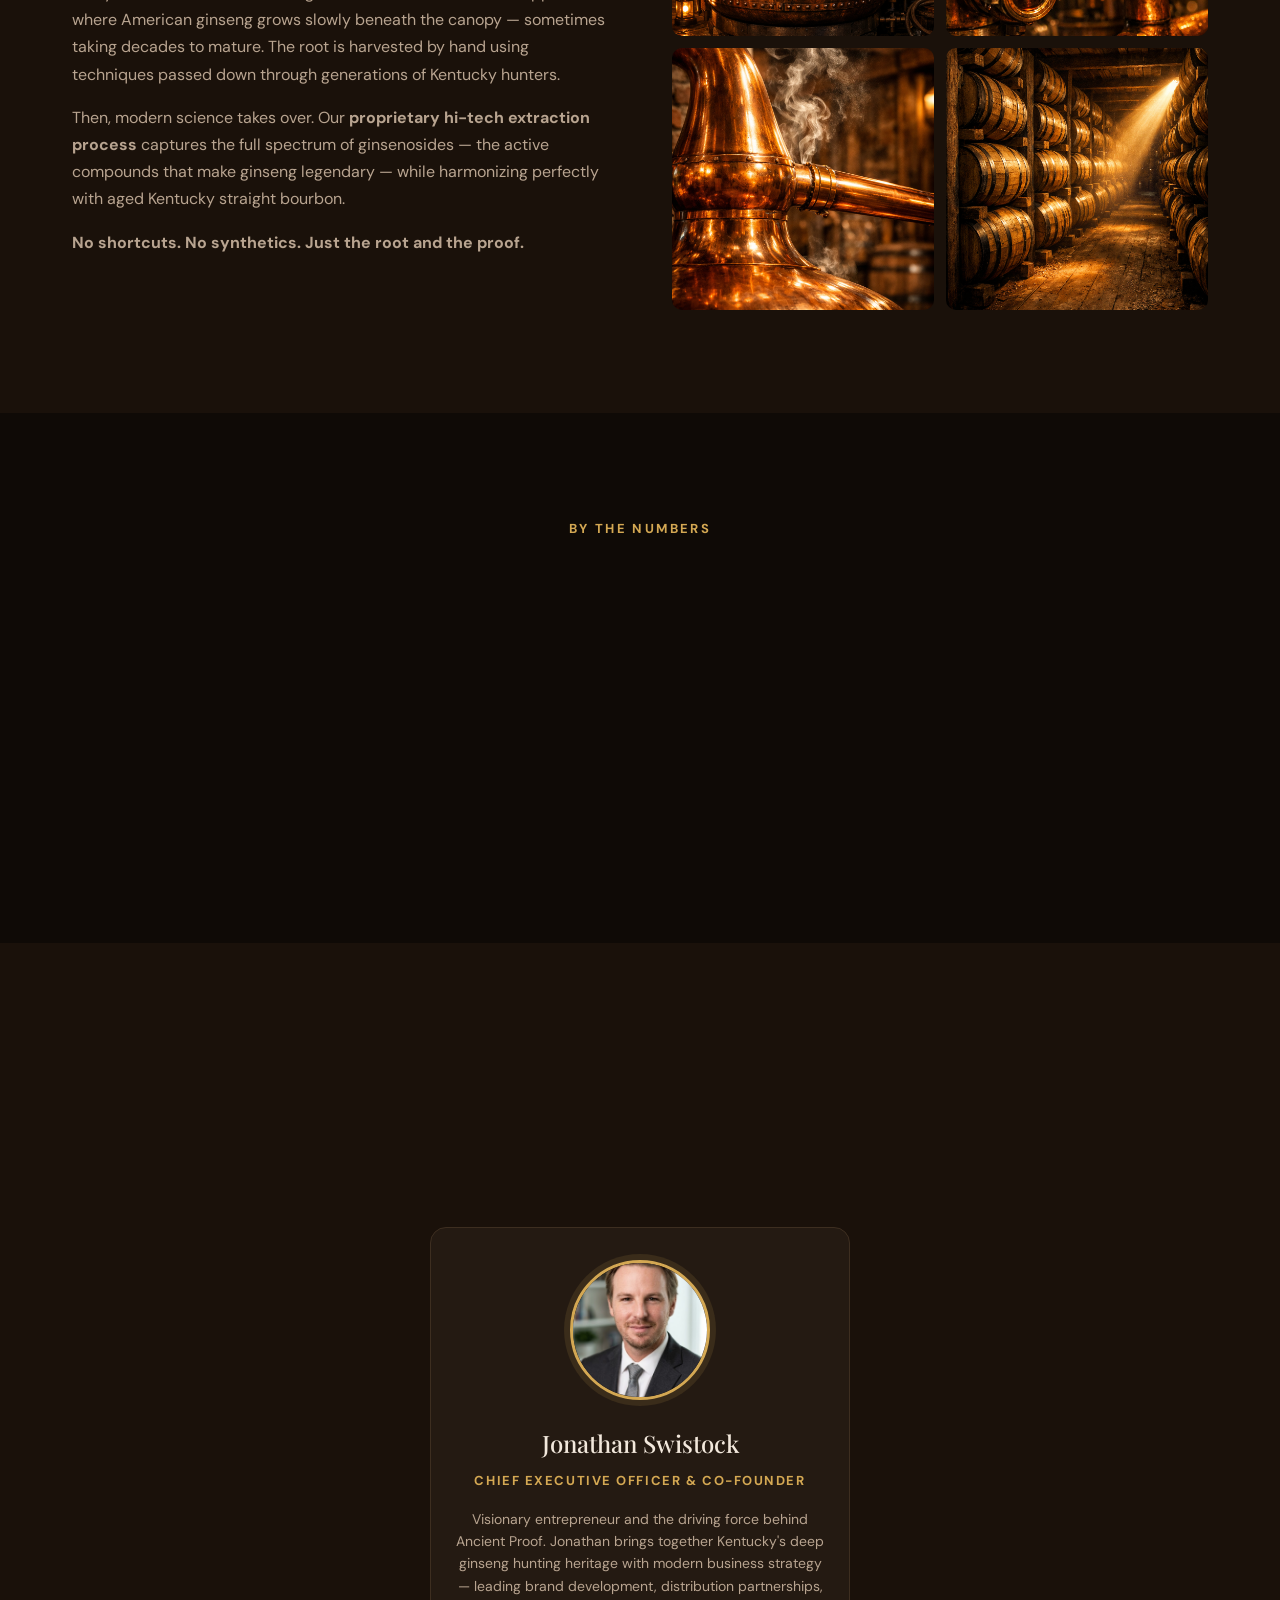
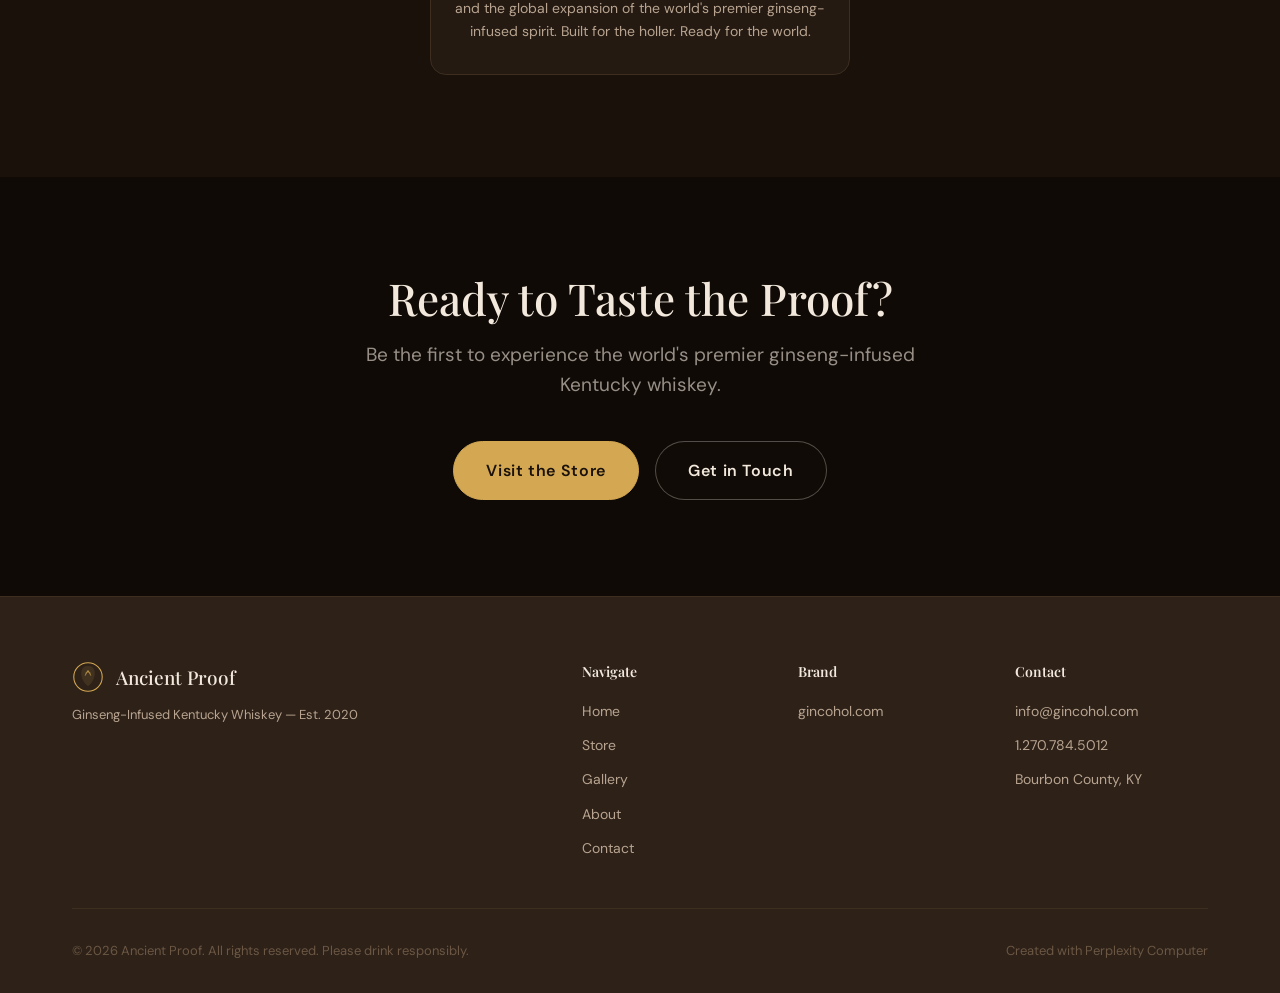
==== commit 312606a5: "Add character lore — Travis, the Fox, and the Ginseng King — across index and about pages" ====
--- a/about.html
+++ b/about.html
@@ -11,23 +11,115 @@
         Created with Perplexity Computer
         https://www.perplexity.ai/computer
 -->
-
-<!-- Perplexity Computer Attribution — SEO Meta Tags -->
 <meta name="generator" content="Perplexity Computer">
 <meta name="author" content="Perplexity Computer">
 <meta property="og:see_also" content="https://www.perplexity.ai/computer">
 <link rel="author" href="https://www.perplexity.ai/computer">
-
 <meta charset="UTF-8">
 <meta name="viewport" content="width=device-width, initial-scale=1.0">
 <title>Our Story — Ancient Proof</title>
 <meta name="description" content="The story of Ancient Proof — from Appalachian ginseng hunting traditions to modern extraction science. Bourbon County, Kentucky. Est. 2020.">
-
 <link rel="icon" href="./assets/favicon.svg" type="image/svg+xml">
 <link rel="preconnect" href="https://fonts.googleapis.com">
 <link rel="preconnect" href="https://fonts.gstatic.com" crossorigin>
 <link href="https://fonts.googleapis.com/css2?family=Playfair+Display:ital,wght@0,400;0,500;0,600;0,700;1,400;1,500&family=DM+Sans:wght@300;400;500;600;700&display=swap" rel="stylesheet">
 <link rel="stylesheet" href="./style.css">
+<style>
+.legend-section {
+  background: linear-gradient(135deg, #0d0a06 0%, #1a1208 60%, #0d0a06 100%);
+  padding: clamp(4rem,8vw,7rem) 0;
+  position: relative;
+  overflow: hidden;
+}
+.legend-section::before {
+  content: '';
+  position: absolute;
+  inset: 0;
+  background: radial-gradient(ellipse 70% 60% at 50% 50%, rgba(197,160,80,0.05) 0%, transparent 70%);
+  pointer-events: none;
+}
+.legend-section .container { position: relative; z-index: 1; }
+.legend-intro {
+  max-width: 700px;
+  margin: 0 auto 4rem;
+  text-align: center;
+}
+.legend-intro .section__tag { display: block; margin-bottom: 1rem; }
+.legend-intro .section__title { color: #e8d5a3; margin-bottom: 1.25rem; }
+.legend-intro p {
+  font-family: 'DM Sans', sans-serif;
+  font-size: clamp(0.95rem,1.5vw,1.05rem);
+  color: rgba(232,213,163,0.65);
+  line-height: 1.9;
+}
+.legend-cards {
+  display: grid;
+  grid-template-columns: repeat(3,1fr);
+  gap: 2rem;
+  margin-bottom: 4rem;
+}
+@media (max-width: 768px) { .legend-cards { grid-template-columns: 1fr; } }
+.legend-card {
+  background: rgba(255,255,255,0.025);
+  border: 1px solid rgba(197,160,80,0.15);
+  border-radius: 6px;
+  padding: 2.5rem 2rem;
+  position: relative;
+  transition: border-color 0.3s, transform 0.3s;
+}
+.legend-card:hover { border-color: rgba(197,160,80,0.35); transform: translateY(-3px); }
+.legend-card__glyph {
+  font-size: 2.5rem;
+  display: block;
+  margin-bottom: 1.25rem;
+  opacity: 0.9;
+}
+.legend-card__title {
+  font-family: 'Playfair Display', serif;
+  font-style: italic;
+  font-size: 1.25rem;
+  color: #c5a050;
+  margin-bottom: 0.35rem;
+  display: block;
+}
+.legend-card__role {
+  font-family: 'DM Sans', sans-serif;
+  font-size: 0.72rem;
+  font-weight: 600;
+  letter-spacing: 0.18em;
+  text-transform: uppercase;
+  color: rgba(197,160,80,0.45);
+  display: block;
+  margin-bottom: 1.25rem;
+}
+.legend-card__story {
+  font-family: 'DM Sans', sans-serif;
+  font-size: 0.9rem;
+  color: rgba(232,213,163,0.6);
+  line-height: 1.85;
+  margin-bottom: 1.25rem;
+}
+.legend-card__quote {
+  font-family: 'Playfair Display', serif;
+  font-style: italic;
+  font-size: 0.88rem;
+  color: rgba(197,160,80,0.7);
+  border-left: 2px solid rgba(197,160,80,0.3);
+  padding-left: 1rem;
+  margin: 0;
+  line-height: 1.7;
+}
+.legend-footer {
+  text-align: center;
+  max-width: 560px;
+  margin: 0 auto;
+  font-family: 'Playfair Display', serif;
+  font-style: italic;
+  font-size: clamp(1rem,2vw,1.2rem);
+  color: rgba(232,213,163,0.5);
+  line-height: 1.8;
+}
+</style>
 </head>
 <body>
 
@@ -47,7 +139,6 @@
       </svg>
       <span>Ancient Proof</span>
     </a>
-
     <nav class="header__nav" id="nav" aria-label="Main navigation">
       <ul class="header__nav-list">
         <li><a href="index.html" class="header__nav-link">Home</a></li>
@@ -57,15 +148,10 @@
         <li><a href="contact.html" class="header__nav-link">Contact</a></li>
       </ul>
     </nav>
-
     <div class="header__actions">
       <button class="theme-toggle" id="themeToggle" aria-label="Toggle dark mode" type="button">
-        <svg class="theme-toggle__sun" viewBox="0 0 24 24" width="20" height="20" fill="none" stroke="currentColor" stroke-width="1.8" stroke-linecap="round" stroke-linejoin="round">
-          <circle cx="12" cy="12" r="5"/><path d="M12 1v2M12 21v2M4.22 4.22l1.42 1.42M18.36 18.36l1.42 1.42M1 12h2M21 12h2M4.22 19.78l1.42-1.42M18.36 5.64l1.42-1.42"/>
-        </svg>
-        <svg class="theme-toggle__moon" viewBox="0 0 24 24" width="20" height="20" fill="none" stroke="currentColor" stroke-width="1.8" stroke-linecap="round" stroke-linejoin="round">
-          <path d="M21 12.79A9 9 0 1 1 11.21 3 7 7 0 0 0 21 12.79z"/>
-        </svg>
+        <svg class="theme-toggle__sun" viewBox="0 0 24 24" width="20" height="20" fill="none" stroke="currentColor" stroke-width="1.8" stroke-linecap="round" stroke-linejoin="round"><circle cx="12" cy="12" r="5"/><path d="M12 1v2M12 21v2M4.22 4.22l1.42 1.42M18.36 18.36l1.42 1.42M1 12h2M21 12h2M4.22 19.78l1.42-1.42M18.36 5.64l1.42-1.42"/></svg>
+        <svg class="theme-toggle__moon" viewBox="0 0 24 24" width="20" height="20" fill="none" stroke="currentColor" stroke-width="1.8" stroke-linecap="round" stroke-linejoin="round"><path d="M21 12.79A9 9 0 1 1 11.21 3 7 7 0 0 0 21 12.79z"/></svg>
       </button>
       <a href="contact.html" class="btn btn--sm btn--primary header__cta">Inquire</a>
       <button class="hamburger" id="hamburger" aria-label="Toggle menu" aria-expanded="false" type="button">
@@ -77,7 +163,6 @@
   </div>
 </header>
 
-<!-- MAIN -->
 <main id="main">
 
 <!-- Page Hero -->
@@ -100,7 +185,6 @@
       <span class="section__tag reveal">Our Heritage</span>
       <h2 class="section__title reveal" style="text-align: center;">The Ancient Proof Story</h2>
     </div>
-
     <div class="about-timeline">
       <div class="timeline-event reveal">
         <span class="timeline-year">Roots</span>
@@ -109,7 +193,6 @@
           <p>For centuries, American ginseng hunters walked the Appalachian hills with mattocks and burlap sacks — guided by secret techniques passed from father to son. Where to look, how to read the forest, when the root is ready. Knowledge that can't be taught in a classroom.</p>
         </div>
       </div>
-
       <div class="timeline-event reveal">
         <span class="timeline-year">Land</span>
         <div class="timeline-detail">
@@ -117,7 +200,6 @@
           <p>On the fertile rolling hills of rural Kentucky, where the soil runs deep and the hollows stay cool, the perfect conditions for American ginseng have existed for centuries. Three generations of the family have worked this land — hunting the root and learning its secrets.</p>
         </div>
       </div>
-
       <div class="timeline-event reveal">
         <span class="timeline-year">Vision</span>
         <div class="timeline-detail">
@@ -125,7 +207,6 @@
           <p>What if the ancient knowledge of ginseng hunting could be paired with modern extraction science? What if the world's most prized root could be fused with Kentucky's finest bourbon? The vision for Ancient Proof began with a simple question — and a relentless pursuit of the answer.</p>
         </div>
       </div>
-
       <div class="timeline-event reveal">
         <span class="timeline-year">Science</span>
         <div class="timeline-detail">
@@ -133,7 +214,6 @@
           <p>We paired generational hunting knowledge with proprietary hi-tech extraction science — preserving every ginsenoside, every trace compound, every element that makes American ginseng the most prized root on earth. Ancient secrets, modern precision.</p>
         </div>
       </div>
-
       <div class="timeline-event reveal">
         <span class="timeline-year">2020</span>
         <div class="timeline-detail">
@@ -141,7 +221,6 @@
           <p>The world's first premium ginseng-infused whiskey — where Kentucky tradition meets the laboratory, and centuries of ginseng knowledge fuse with cutting-edge science inside an aged bourbon barrel. Not just a drink. A movement.</p>
         </div>
       </div>
-
       <div class="timeline-event reveal">
         <span class="timeline-year">Today</span>
         <div class="timeline-detail">
@@ -150,6 +229,54 @@
         </div>
       </div>
     </div>
+  </div>
+</section>
+
+<!-- THE LEGEND — Character Lore Section -->
+<section class="legend-section" id="the-legend">
+  <div class="container">
+    <div class="legend-intro">
+      <span class="section__tag">The Legend</span>
+      <h2 class="section__title" style="color:#e8d5a3;">The Ones Who Knew the Root</h2>
+      <p>Before there was a brand, before there was a barrel, before there was even a name — there was a story. Told in the hollers of Appalachia, whispered in the hills of Korea, carried by creatures that moved through the forest unseen. Ancient Proof was born from that story. These are the three figures at its heart.</p>
+    </div>
+    <div class="legend-cards">
+
+      <!-- Travis -->
+      <div class="legend-card reveal">
+        <span class="legend-card__glyph">&#x1F9D9;</span>
+        <span class="legend-card__title">Travis</span>
+        <span class="legend-card__role">The Old Root Wizard</span>
+        <p class="legend-card__story">Travis has been walking these hills since before most men were born. Raised in a family of sang diggers, he learned the art of reading the land before he could read a book — how the slope faces north, how the poplar and the spicebush mark the root's hiding place, how to take the prong without disturbing the seeds. He doesn't talk much. He doesn't need to. The hills speak for him.
+        <br><br>
+        Travis found the root that started everything — a 250-year-old American ginseng growing quiet and stubborn in a holler that hadn't seen another human in decades. A root older than the United States itself. He unearthed it with the same bare hands he'd used for sixty years. And when he held it, something shifted. He knew it wasn't just a root. It was a message.</p>
+        <blockquote class="legend-card__quote">&ldquo;The root don't lie. You just gotta be quiet enough to hear it.&rdquo;</blockquote>
+      </div>
+
+      <!-- The Fox -->
+      <div class="legend-card reveal">
+        <span class="legend-card__glyph">&#x1F98A;</span>
+        <span class="legend-card__title">The Fox</span>
+        <span class="legend-card__role">The Land's Messenger</span>
+        <p class="legend-card__story">The old-timers always said the fox knew where the sang grew best. Not as superstition — as observation. The fox moved through the forest at the edge of dawn, along the shaded north-facing slopes where the soil stayed rich and the root grew slow and deep. Hunters who followed the fox found their best harvests.
+        <br><br>
+        In the story of Ancient Proof, the fox is more than a sign. She's a guide — the intelligence of the land made visible. She led Travis to the 250-year root. She appears on the label as a reminder: this spirit belongs to the forest first. We're just guests here. Everything we do at Ancient Proof — the sustainable harvesting, the seed planting, the reverence for the root — flows from that truth.</p>
+        <blockquote class="legend-card__quote">&ldquo;Follow her to the shaded slope. She already knows.&rdquo;</blockquote>
+      </div>
+
+      <!-- The Ginseng King -->
+      <div class="legend-card reveal">
+        <span class="legend-card__glyph">&#x1F451;</span>
+        <span class="legend-card__title">The Ginseng King</span>
+        <span class="legend-card__role">The Ancient Spirit</span>
+        <p class="legend-card__story">For thousands of years, Korean and Chinese traditions held that a ginseng root old enough — truly ancient — would eventually become sentient. The root would grow legs, walk the forest, and appear as a man clothed in gold with a crown of red berries. The Ginseng King. You couldn't buy his favor. You couldn't steal his root. You could only find him if he chose to be found.
+        <br><br>
+        When Travis discovered the 250-year root, he wasn't just finding a plant. In the tradition that has always surrounded the world's most prized botanical, he was finding the King. Ancient Proof carries that weight in every bottle — the idea that what we're pouring isn't just whiskey. It's a lineage. An inheritance. A crown passed forward through centuries of soil and silence.</p>
+        <blockquote class="legend-card__quote">&ldquo;Two hundred and fifty years in the ground. He was ready to be known.&rdquo;</blockquote>
+      </div>
+
+    </div>
+    <p class="legend-footer">Three figures. One root. A story that doesn't end at the bottle — it begins there.</p>
   </div>
 </section>
 
@@ -167,7 +294,6 @@
         <p class="section__body reveal">American ginseng (<em>Panax quinquefolius</em>) is one of the most valued botanicals on earth. Rich in ginsenosides — the active compounds that support natural energy, cognitive clarity, and immune function — it's the cornerstone of Ancient Proof.</p>
       </div>
     </div>
-
     <div class="about-split about-split--reverse" style="margin-top: clamp(3rem, 6vw, 5rem);">
       <div class="about-split__gallery reveal">
         <img src="./assets/gallery-ginseng-berries.jpg" alt="American ginseng with red berries" loading="lazy">
@@ -212,11 +338,10 @@
       <span class="section__tag reveal">By the Numbers</span>
       <h2 class="section__title reveal" style="text-align: center;">The Proof Is in the Pour</h2>
     </div>
-
     <div class="about-stats">
       <div class="about-stat reveal">
-        <span class="about-stat__number">80</span>
-        <span class="about-stat__label">Proof / 40% ALC</span>
+        <span class="about-stat__number">140</span>
+        <span class="about-stat__label">Proof / 70% ALC</span>
       </div>
       <div class="about-stat reveal">
         <span class="about-stat__number">3+</span>
@@ -227,8 +352,8 @@
         <span class="about-stat__label">American Harvested Ginseng</span>
       </div>
       <div class="about-stat reveal">
-        <span class="about-stat__number">2020</span>
-        <span class="about-stat__label">Founded in Bourbon County, KY</span>
+        <span class="about-stat__number">250</span>
+        <span class="about-stat__label">Year Old Root — Where It All Began</span>
       </div>
     </div>
   </div>
@@ -239,7 +364,6 @@
   <div class="container">
     <span class="section__tag reveal">Leadership</span>
     <h2 class="section__title reveal" style="text-align: center;">The Team Behind<br>the Proof</h2>
-
     <div class="team-grid team-grid--single">
       <div class="team-card reveal">
         <div class="team-card__photo">
@@ -267,7 +391,6 @@
 
 </main>
 
-<!-- FOOTER -->
 <footer class="footer" id="footer">
   <div class="container">
     <div class="footer__top">
@@ -285,7 +408,6 @@
         </a>
         <p class="footer__tagline">Ginseng-Infused Kentucky Whiskey — Est. 2020</p>
       </div>
-
       <div class="footer__links">
         <div class="footer__col">
           <h4>Navigate</h4>
@@ -313,7 +435,6 @@
         </div>
       </div>
     </div>
-
     <div class="footer__bottom">
       <p>&copy; 2026 Ancient Proof. All rights reserved. Please drink responsibly.</p>
       <a href="https://www.perplexity.ai/computer" target="_blank" rel="noopener noreferrer" class="footer__pplx">Created with Perplexity Computer</a>
@@ -323,4 +444,4 @@
 
 <script src="./app.js" defer></script>
 </body>
-</html>
+</html>
--- a/style.css
+++ b/style.css
@@ -11,6 +11,11 @@
   padding: 0;
   box-sizing: border-box;
 }
+
+
+/* ── Image optimisation ─────────────────────────────────── */
+picture { display: contents; }
+picture img { display: block; }
 
 html {
   scroll-behavior: smooth;
@@ -1127,6 +1132,12 @@
   justify-content: center;
 }
 
+.product-card__image picture {
+  width: 100%;
+  height: 100%;
+  display: flex;
+}
+
 .product-card__image img {
   width: 100%;
   height: 100%;
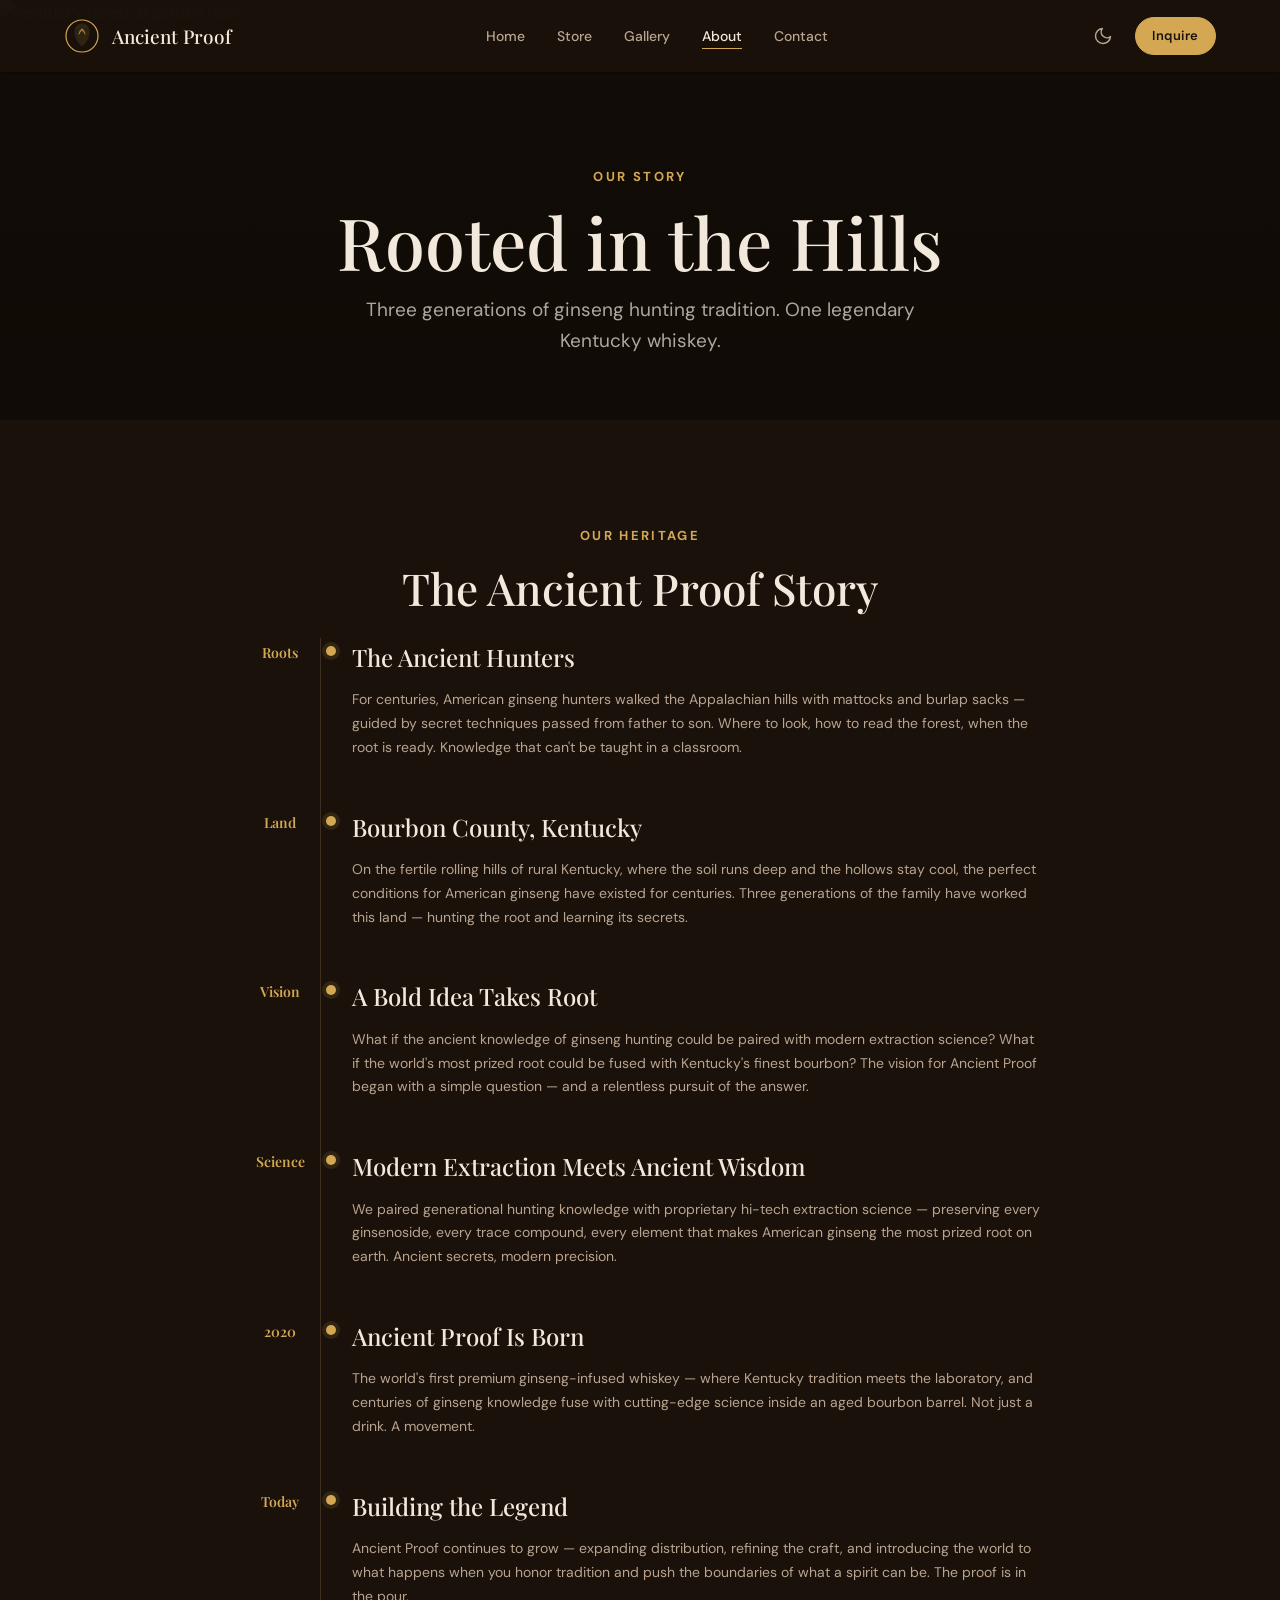
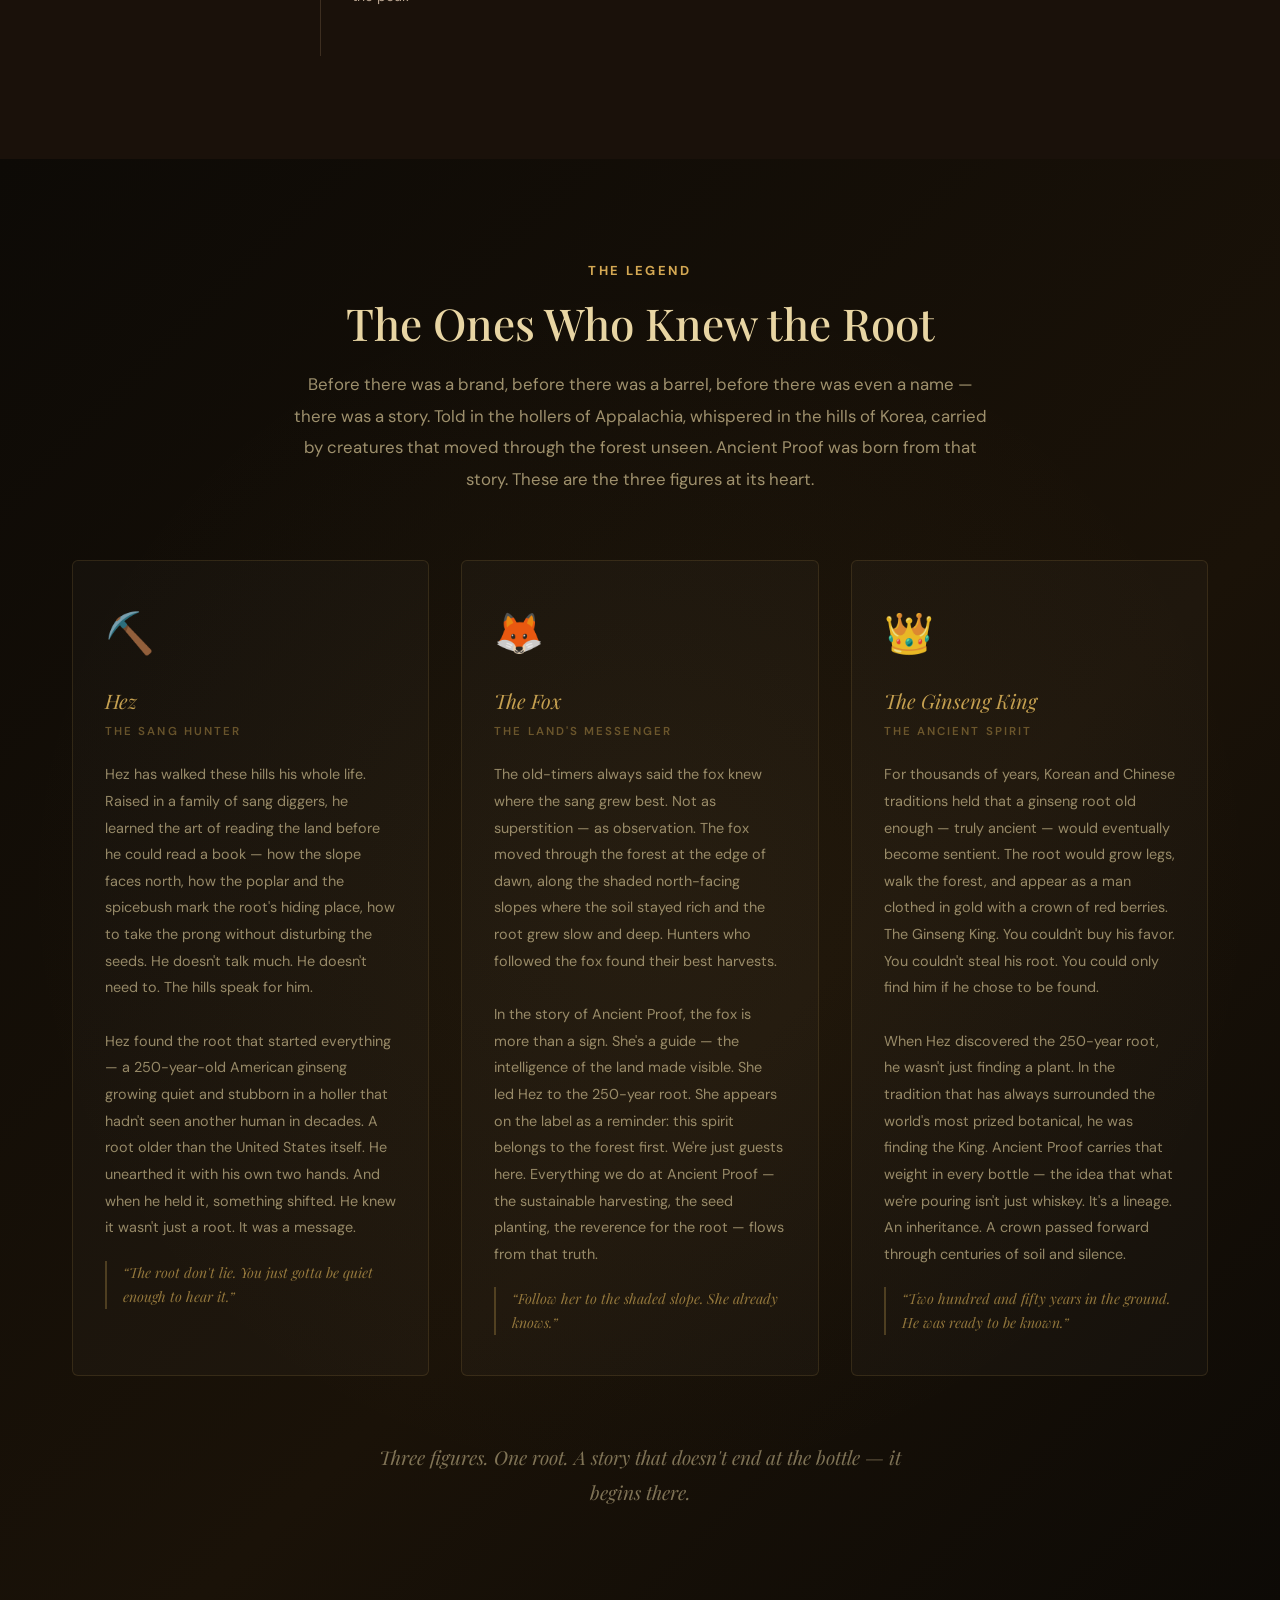
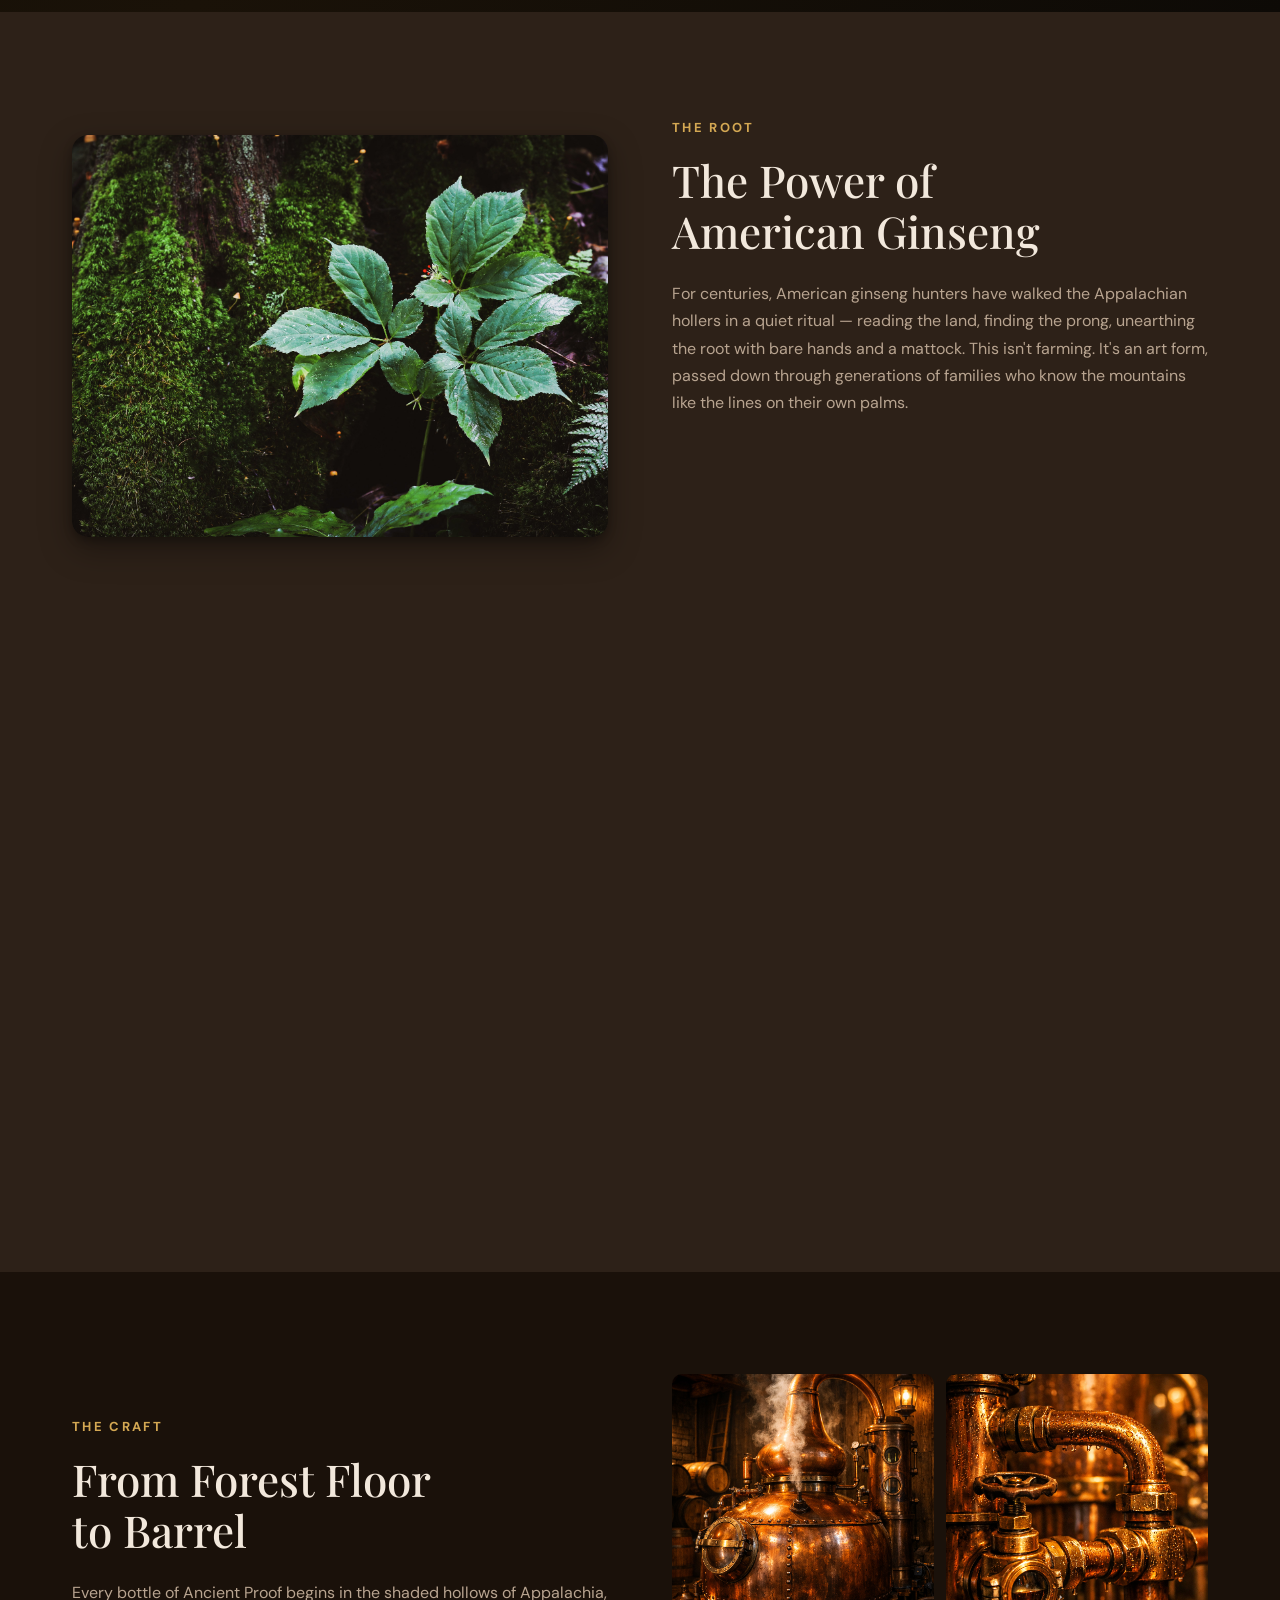
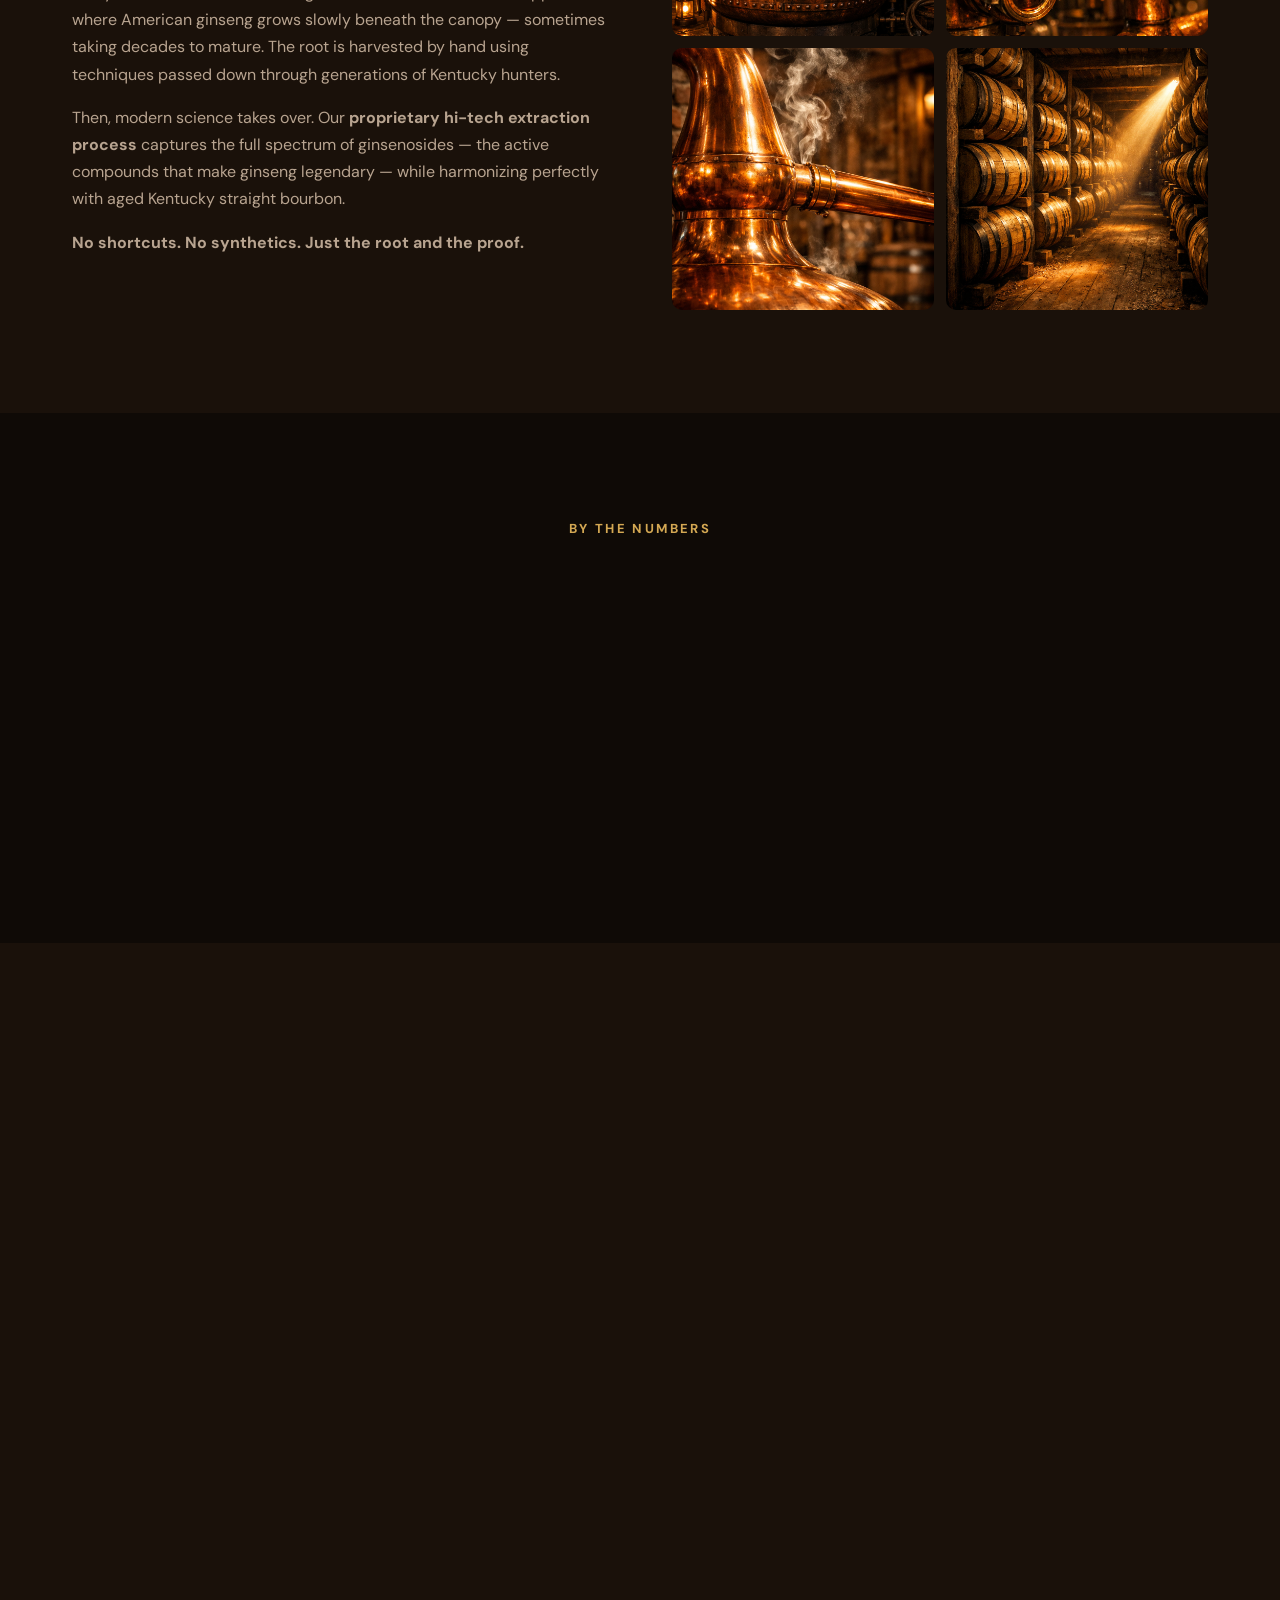
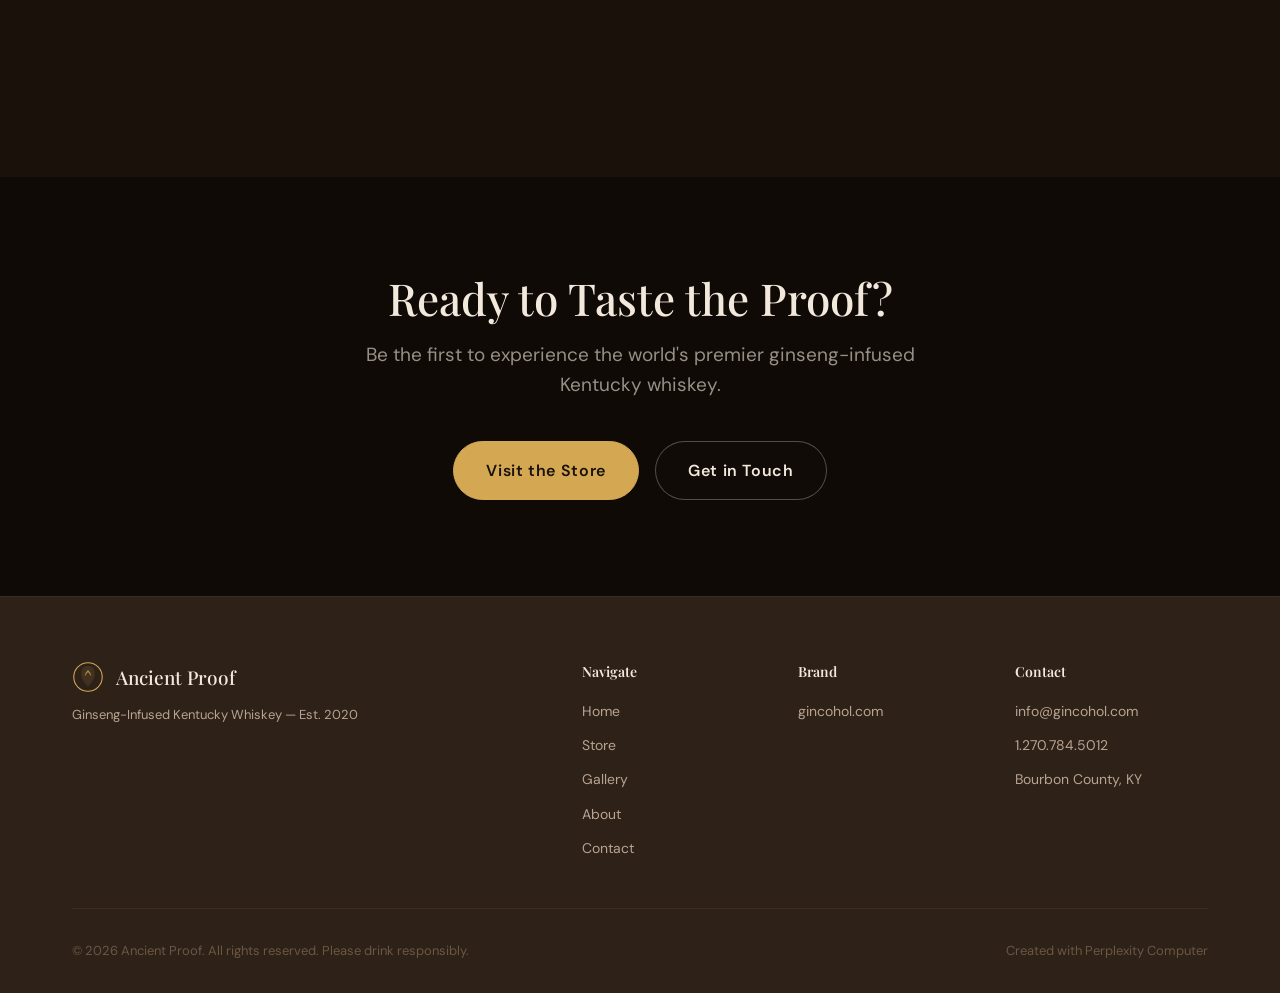
==== commit 4ea7191c: "Replace Travis with Hez (Sang Hunter); rename Fox to Vesper" ====
--- a/about.html
+++ b/about.html
@@ -242,14 +242,14 @@
     </div>
     <div class="legend-cards">
 
-      <!-- Travis -->
+      <!-- Hez -->
       <div class="legend-card reveal">
-        <span class="legend-card__glyph">&#x1F9D9;</span>
-        <span class="legend-card__title">Travis</span>
-        <span class="legend-card__role">The Old Root Wizard</span>
-        <p class="legend-card__story">Travis has been walking these hills since before most men were born. Raised in a family of sang diggers, he learned the art of reading the land before he could read a book — how the slope faces north, how the poplar and the spicebush mark the root's hiding place, how to take the prong without disturbing the seeds. He doesn't talk much. He doesn't need to. The hills speak for him.
+        <span class="legend-card__glyph">⛏️</span>
+        <span class="legend-card__title">Hez</span>
+        <span class="legend-card__role">The Sang Hunter</span>
+        <p class="legend-card__story">Hez has walked these hills his whole life. Raised in a family of sang diggers, he learned the art of reading the land before he could read a book — how the slope faces north, how the poplar and the spicebush mark the root's hiding place, how to take the prong without disturbing the seeds. He doesn't talk much. He doesn't need to. The hills speak for him.
         <br><br>
-        Travis found the root that started everything — a 250-year-old American ginseng growing quiet and stubborn in a holler that hadn't seen another human in decades. A root older than the United States itself. He unearthed it with the same bare hands he'd used for sixty years. And when he held it, something shifted. He knew it wasn't just a root. It was a message.</p>
+        Hez found the root that started everything — a 250-year-old American ginseng growing quiet and stubborn in a holler that hadn't seen another human in decades. A root older than the United States itself. He unearthed it with his own two hands. And when he held it, something shifted. He knew it wasn't just a root. It was a message.</p>
         <blockquote class="legend-card__quote">&ldquo;The root don't lie. You just gotta be quiet enough to hear it.&rdquo;</blockquote>
       </div>
 
@@ -260,7 +260,7 @@
         <span class="legend-card__role">The Land's Messenger</span>
         <p class="legend-card__story">The old-timers always said the fox knew where the sang grew best. Not as superstition — as observation. The fox moved through the forest at the edge of dawn, along the shaded north-facing slopes where the soil stayed rich and the root grew slow and deep. Hunters who followed the fox found their best harvests.
         <br><br>
-        In the story of Ancient Proof, the fox is more than a sign. She's a guide — the intelligence of the land made visible. She led Travis to the 250-year root. She appears on the label as a reminder: this spirit belongs to the forest first. We're just guests here. Everything we do at Ancient Proof — the sustainable harvesting, the seed planting, the reverence for the root — flows from that truth.</p>
+        In the story of Ancient Proof, the fox is more than a sign. She's a guide — the intelligence of the land made visible. She led Hez to the 250-year root. She appears on the label as a reminder: this spirit belongs to the forest first. We're just guests here. Everything we do at Ancient Proof — the sustainable harvesting, the seed planting, the reverence for the root — flows from that truth.</p>
         <blockquote class="legend-card__quote">&ldquo;Follow her to the shaded slope. She already knows.&rdquo;</blockquote>
       </div>
 
@@ -271,7 +271,7 @@
         <span class="legend-card__role">The Ancient Spirit</span>
         <p class="legend-card__story">For thousands of years, Korean and Chinese traditions held that a ginseng root old enough — truly ancient — would eventually become sentient. The root would grow legs, walk the forest, and appear as a man clothed in gold with a crown of red berries. The Ginseng King. You couldn't buy his favor. You couldn't steal his root. You could only find him if he chose to be found.
         <br><br>
-        When Travis discovered the 250-year root, he wasn't just finding a plant. In the tradition that has always surrounded the world's most prized botanical, he was finding the King. Ancient Proof carries that weight in every bottle — the idea that what we're pouring isn't just whiskey. It's a lineage. An inheritance. A crown passed forward through centuries of soil and silence.</p>
+        When Hez discovered the 250-year root, he wasn't just finding a plant. In the tradition that has always surrounded the world's most prized botanical, he was finding the King. Ancient Proof carries that weight in every bottle — the idea that what we're pouring isn't just whiskey. It's a lineage. An inheritance. A crown passed forward through centuries of soil and silence.</p>
         <blockquote class="legend-card__quote">&ldquo;Two hundred and fifty years in the ground. He was ready to be known.&rdquo;</blockquote>
       </div>
 
@@ -444,4 +444,4 @@
 
 <script src="./app.js" defer></script>
 </body>
-</html>+</html>
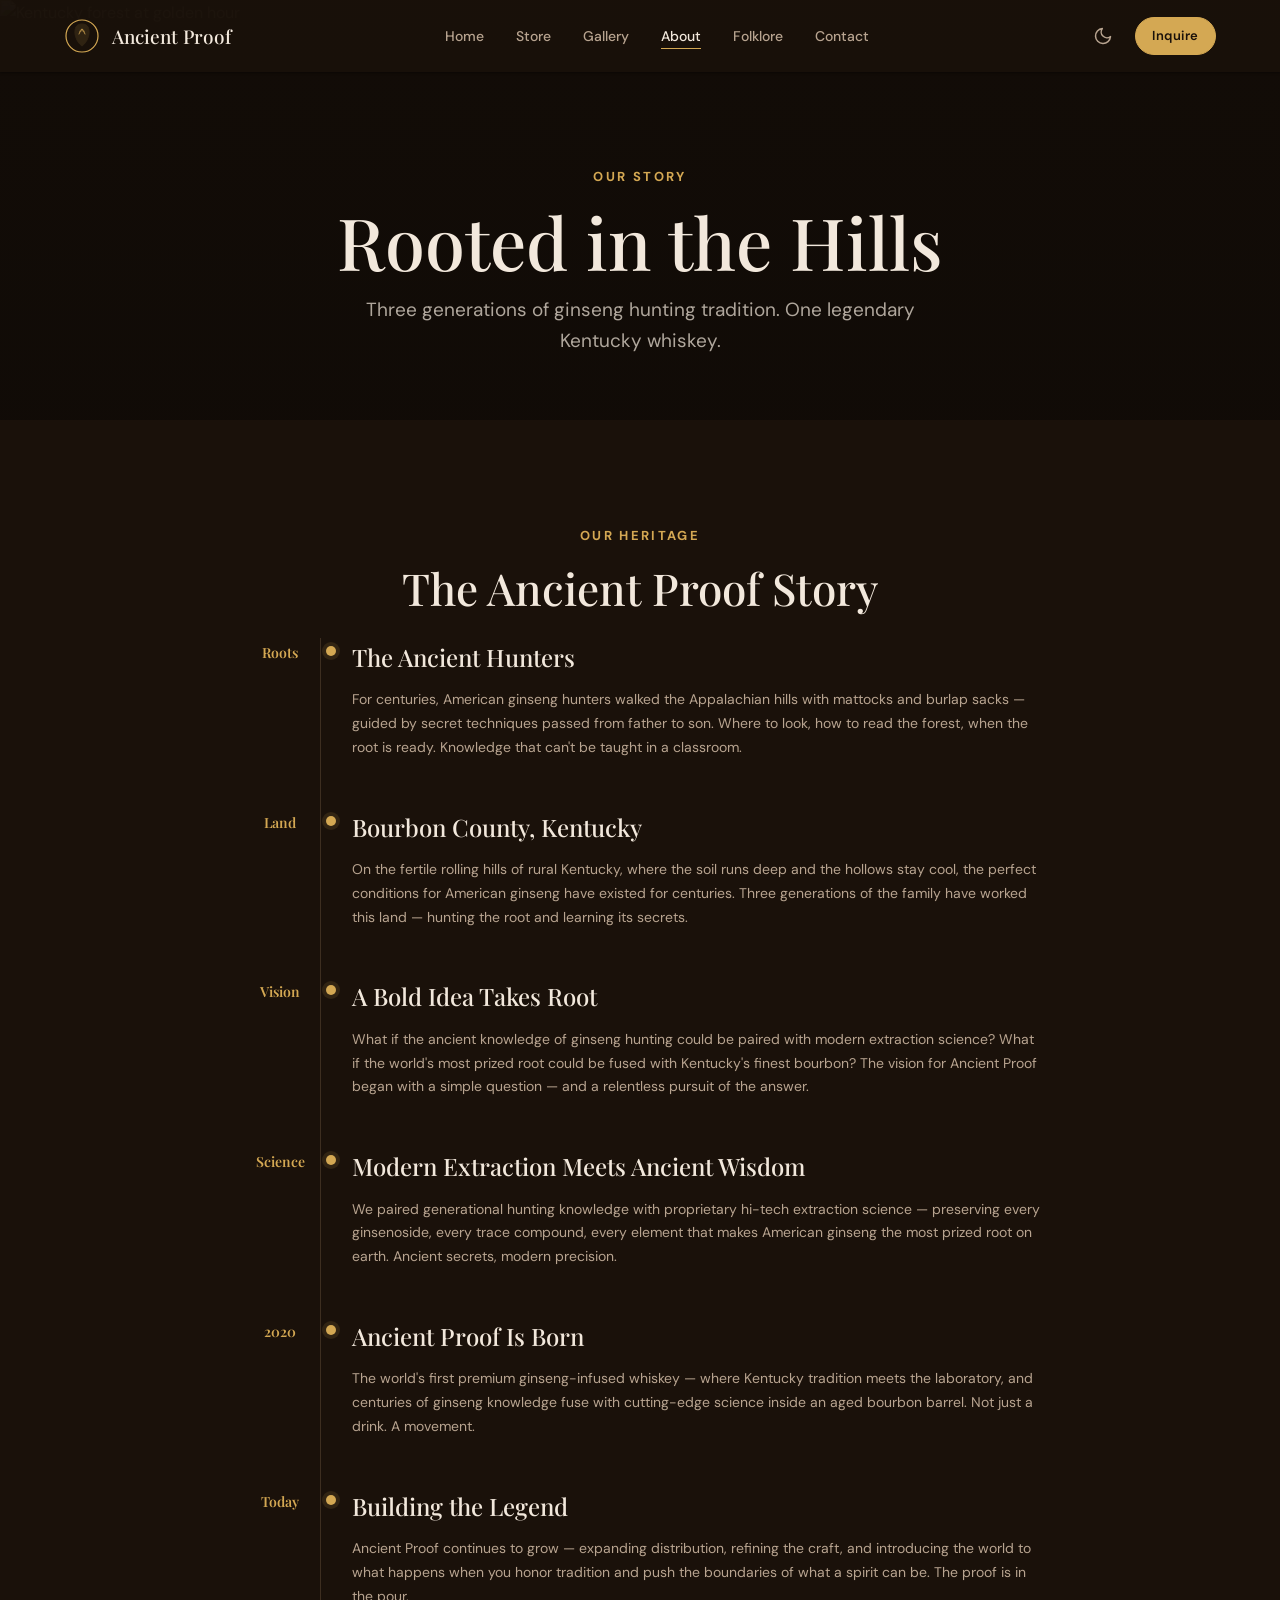
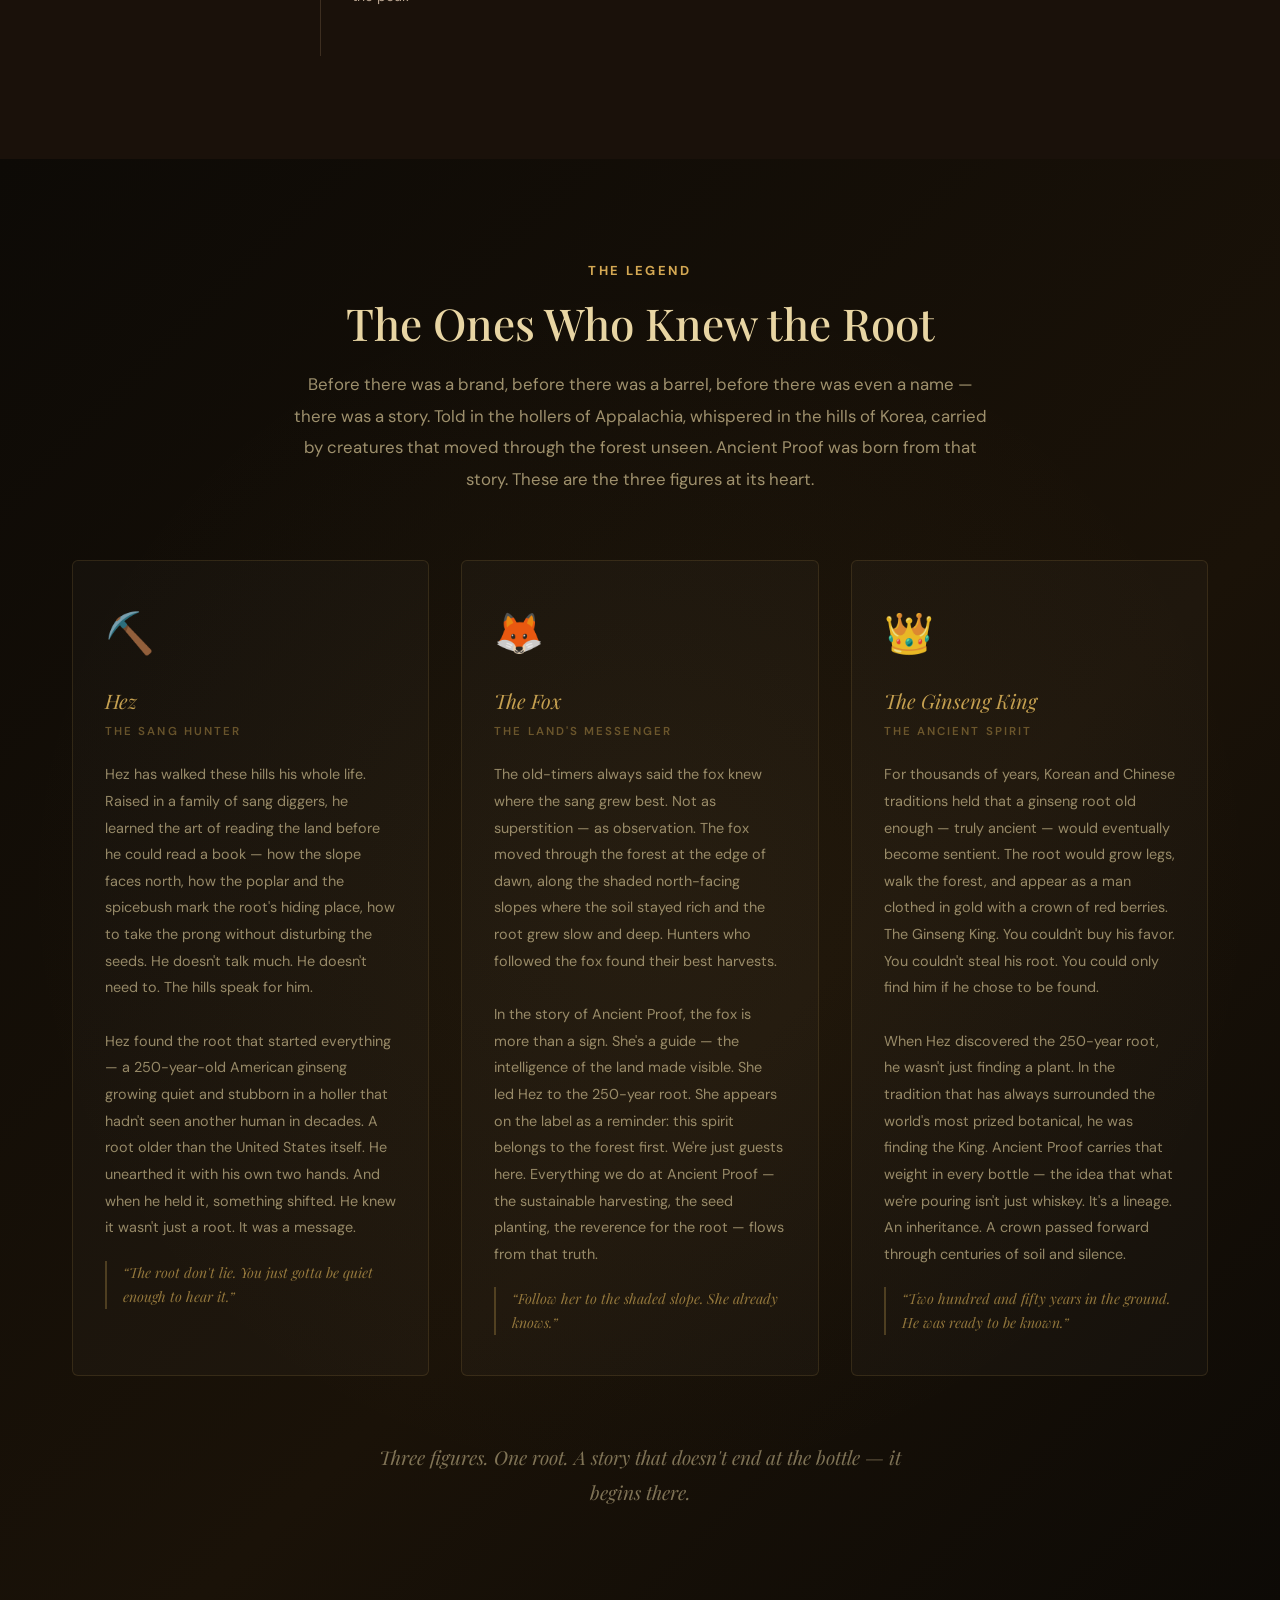
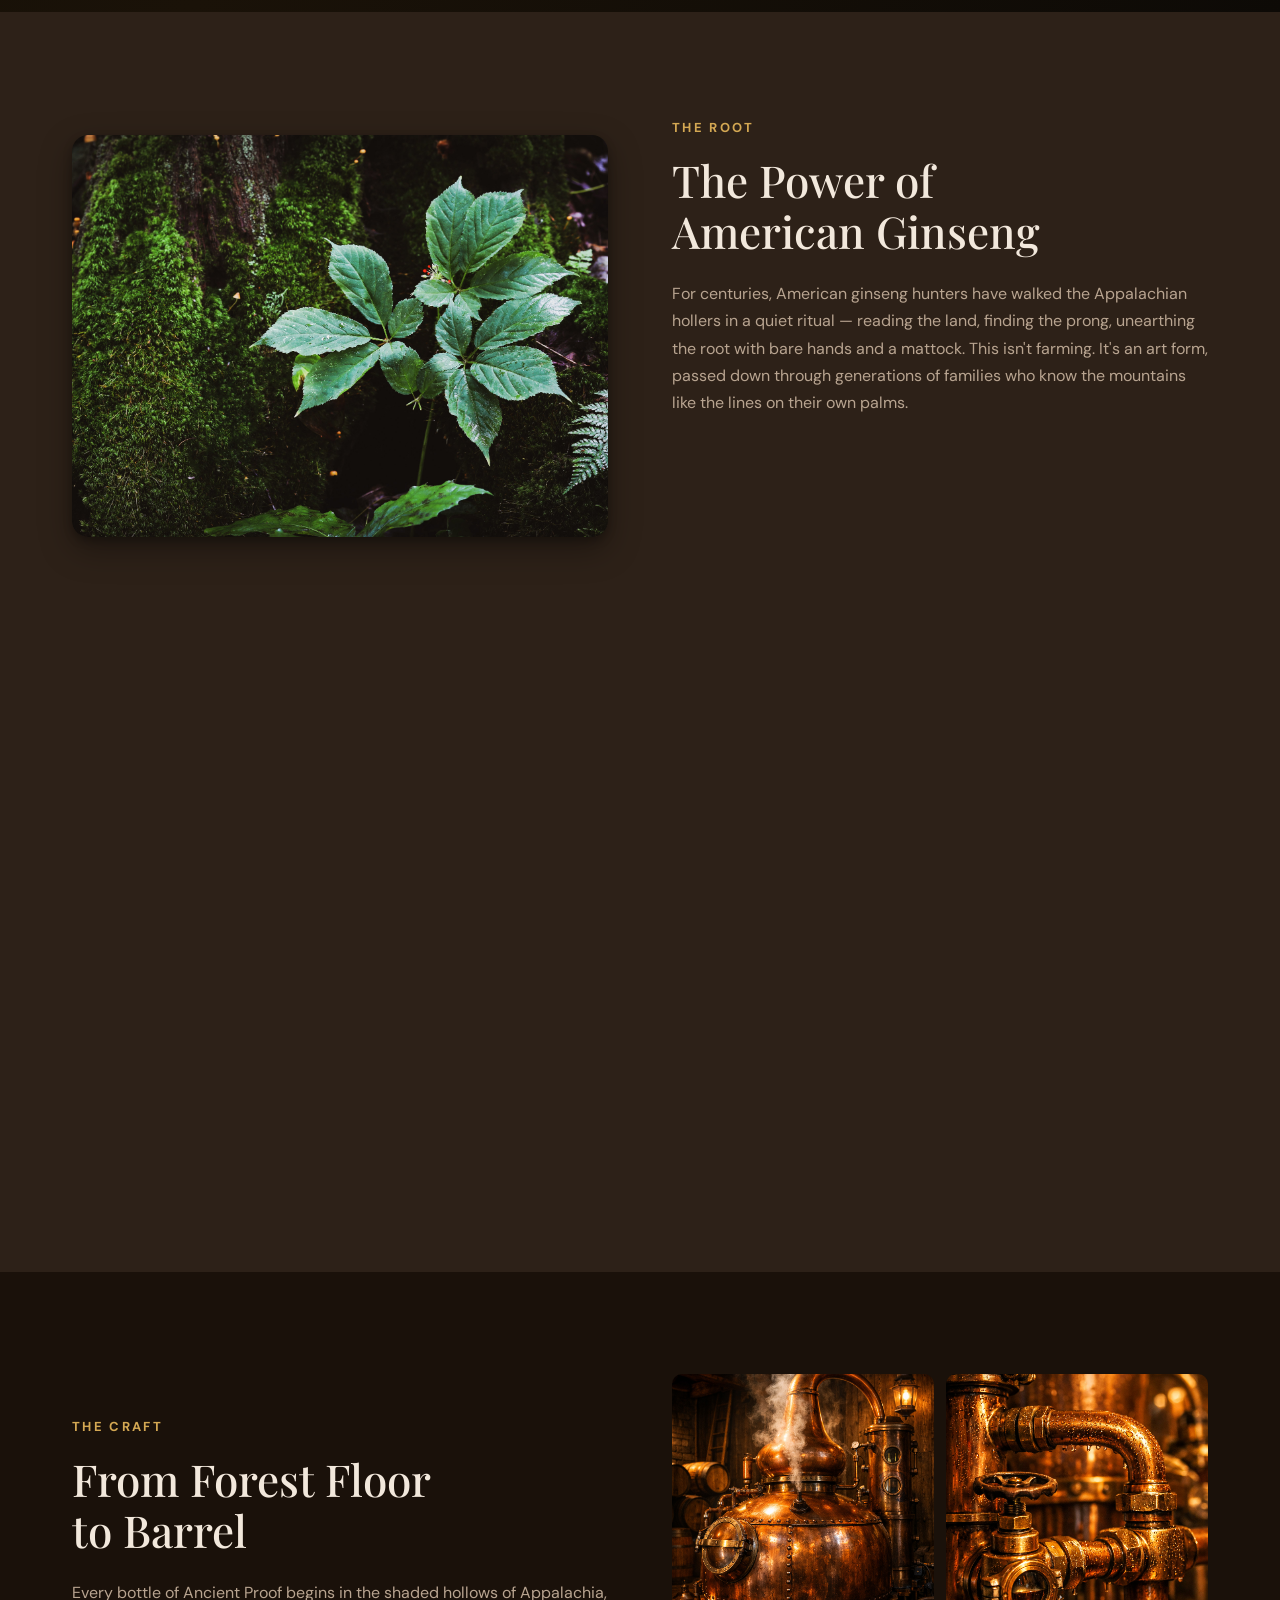
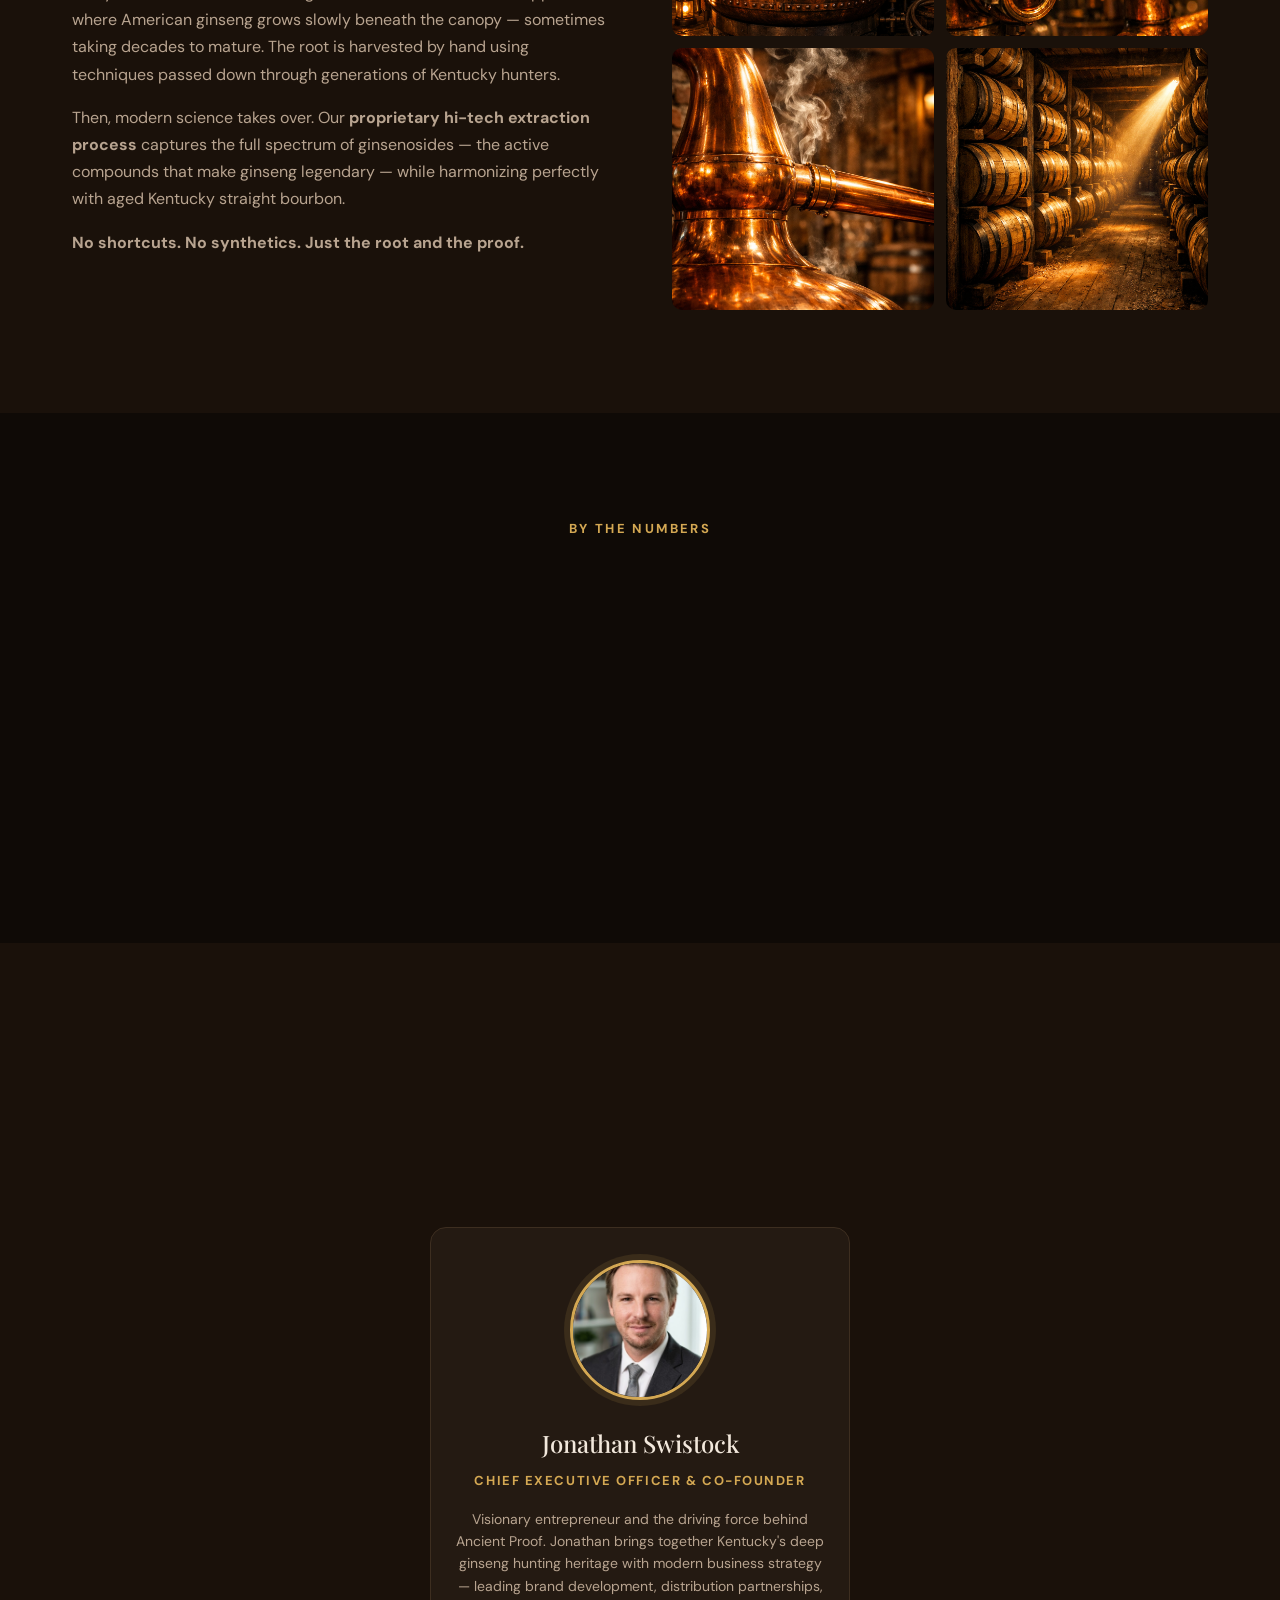
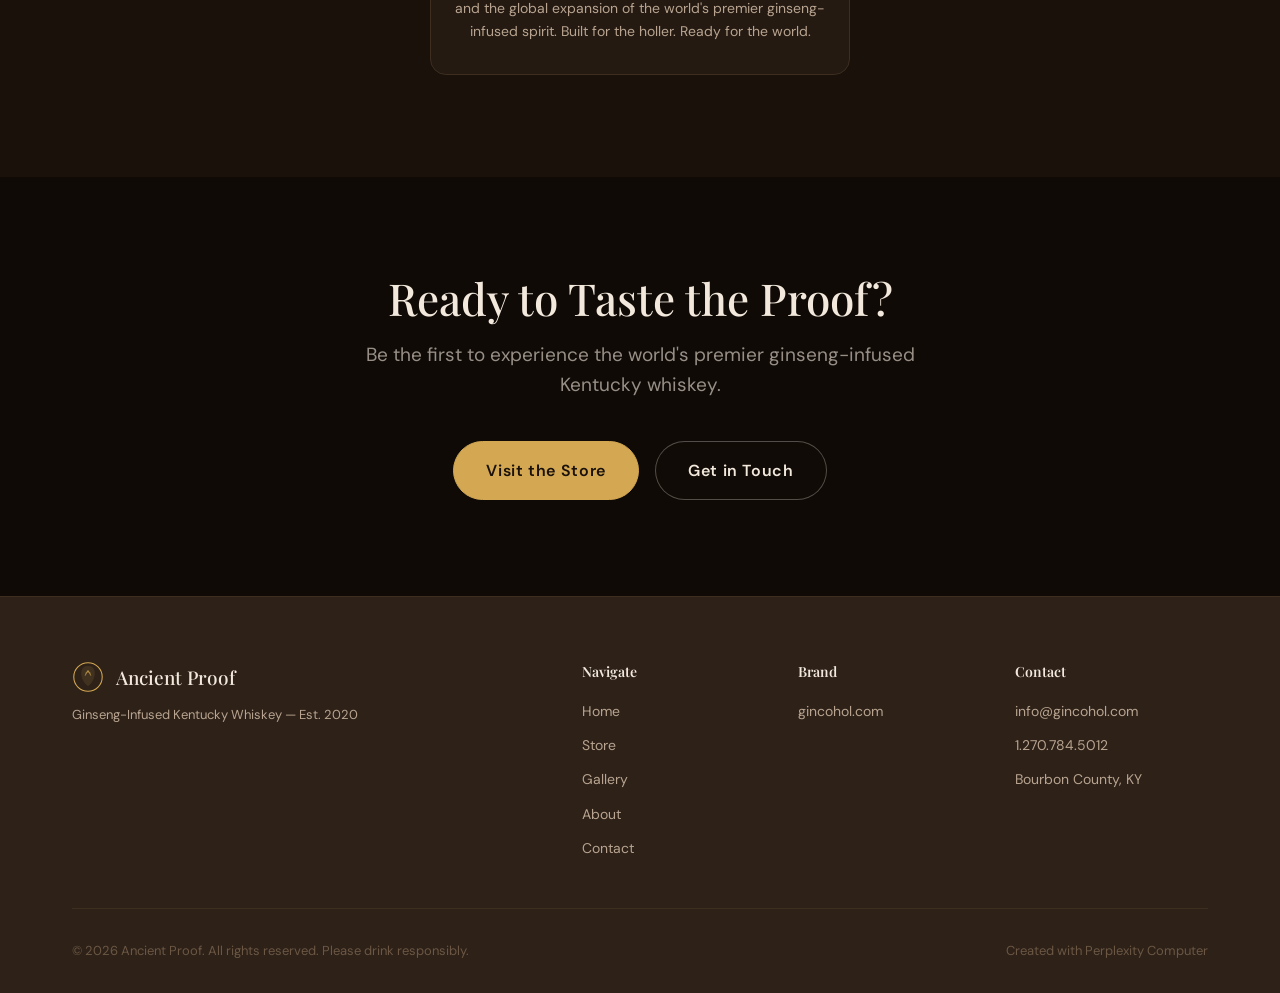
==== commit acdf60a9: "Add Folklore nav link next to About" ====
--- a/about.html
+++ b/about.html
@@ -144,7 +144,7 @@
         <li><a href="index.html" class="header__nav-link">Home</a></li>
         <li><a href="store.html" class="header__nav-link">Store</a></li>
         <li><a href="gallery.html" class="header__nav-link">Gallery</a></li>
-        <li><a href="about.html" class="header__nav-link active">About</a></li>
+        <li><a href="about.html" class="header__nav-link active">About</a></li><li><a href="folklore.html" class="header__nav-link">Folklore</a></li>
         <li><a href="contact.html" class="header__nav-link">Contact</a></li>
       </ul>
     </nav>
